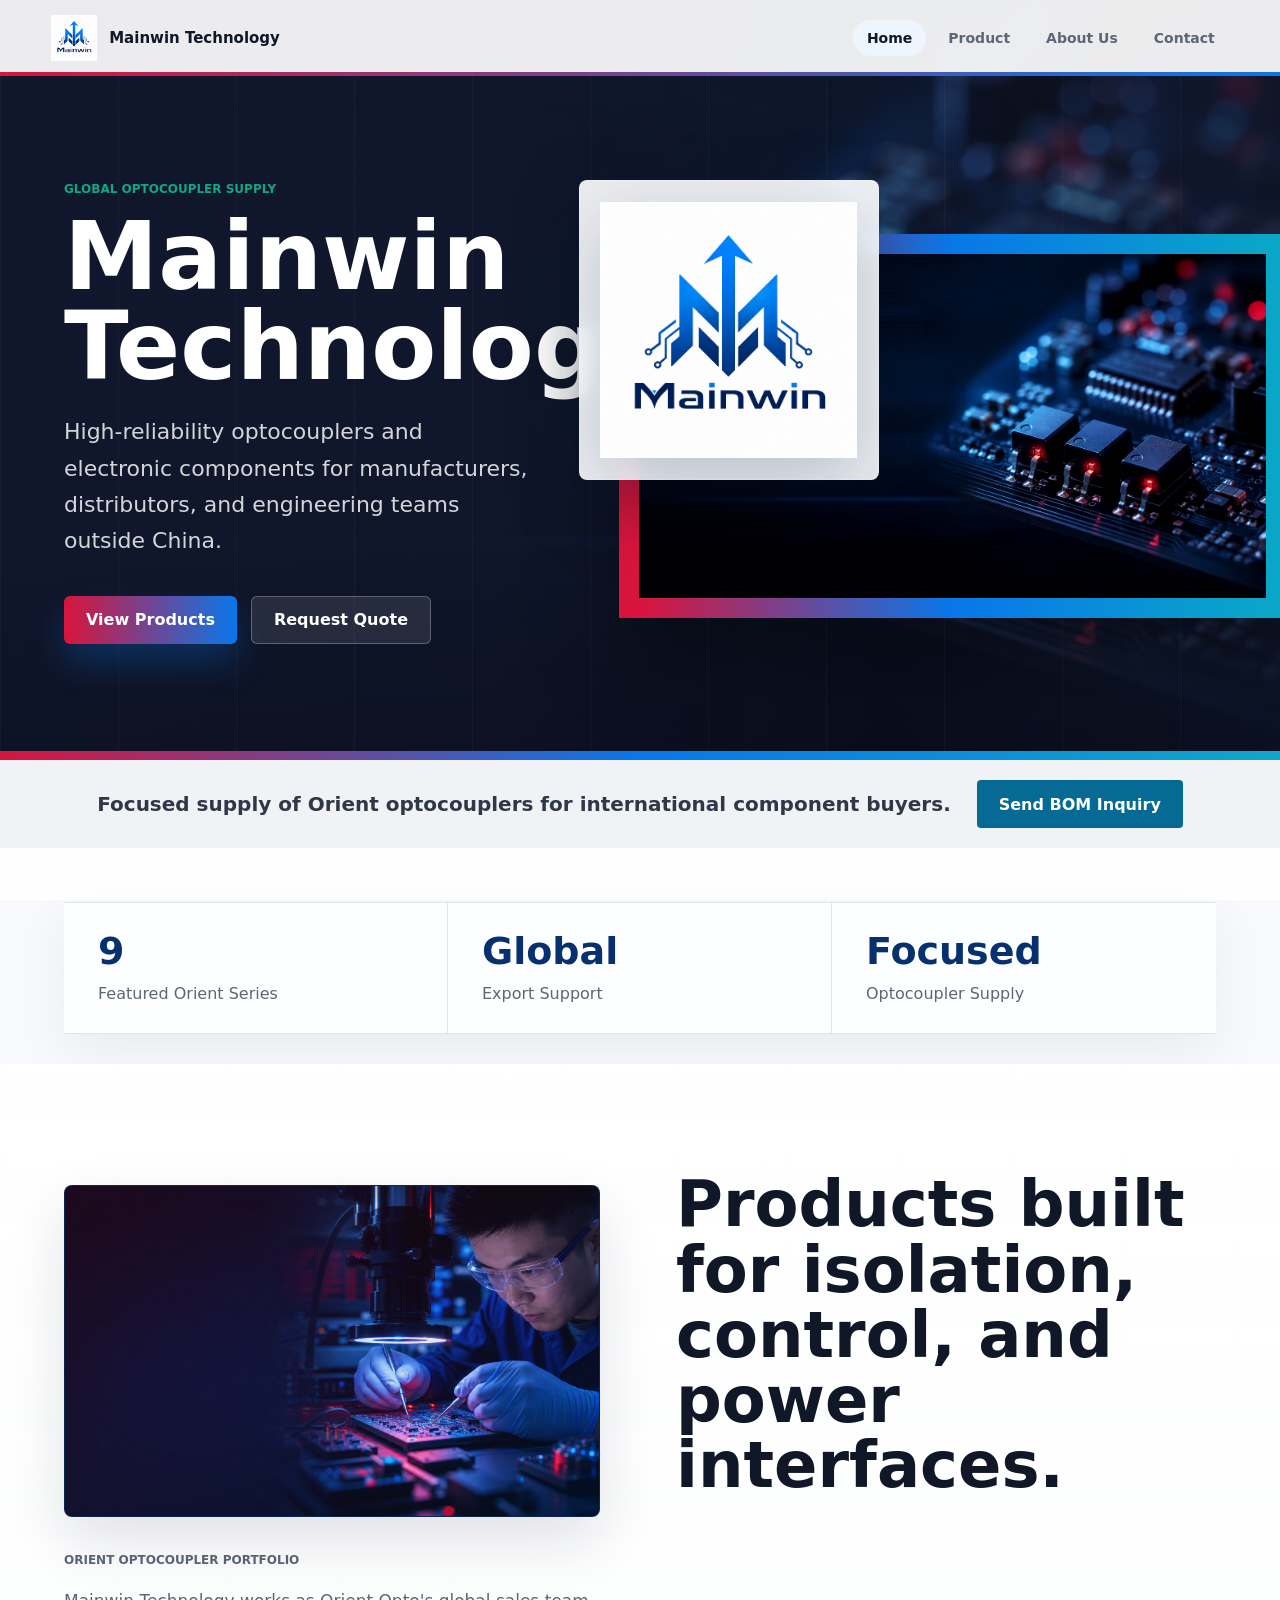
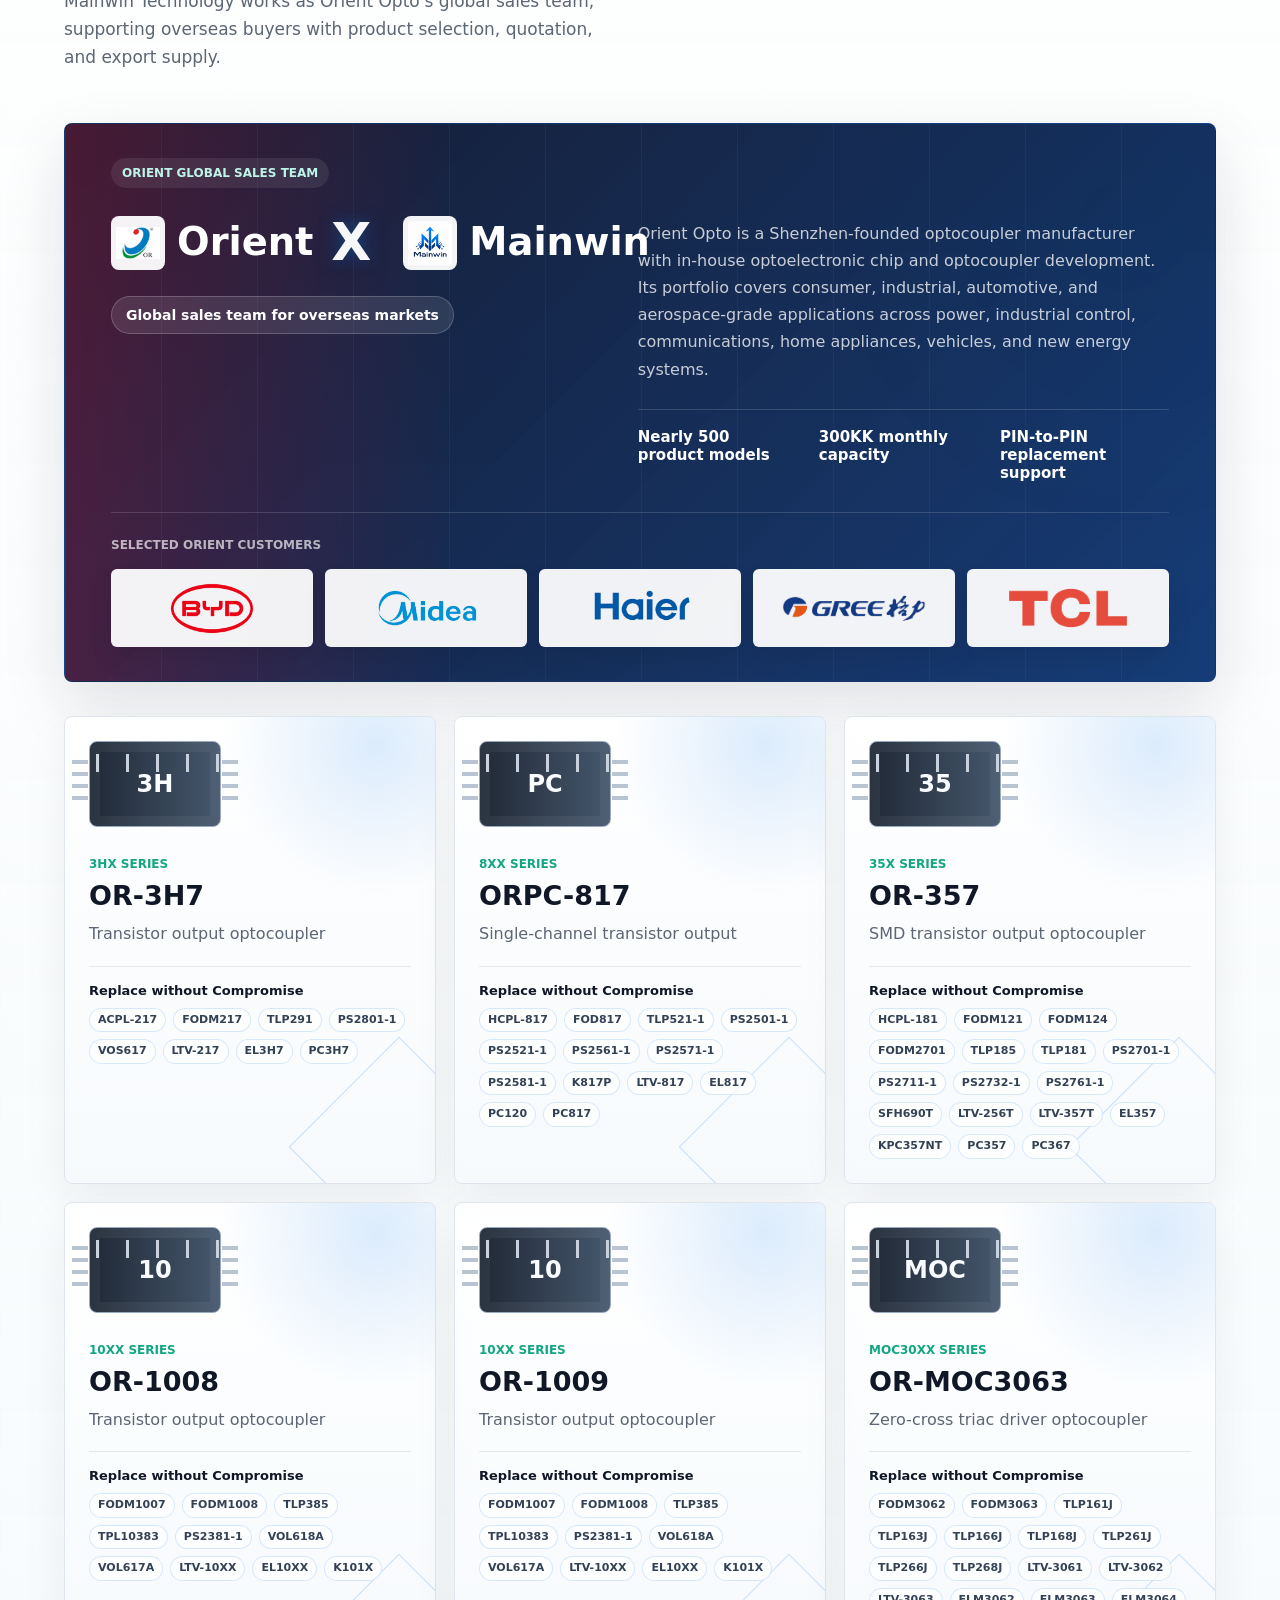
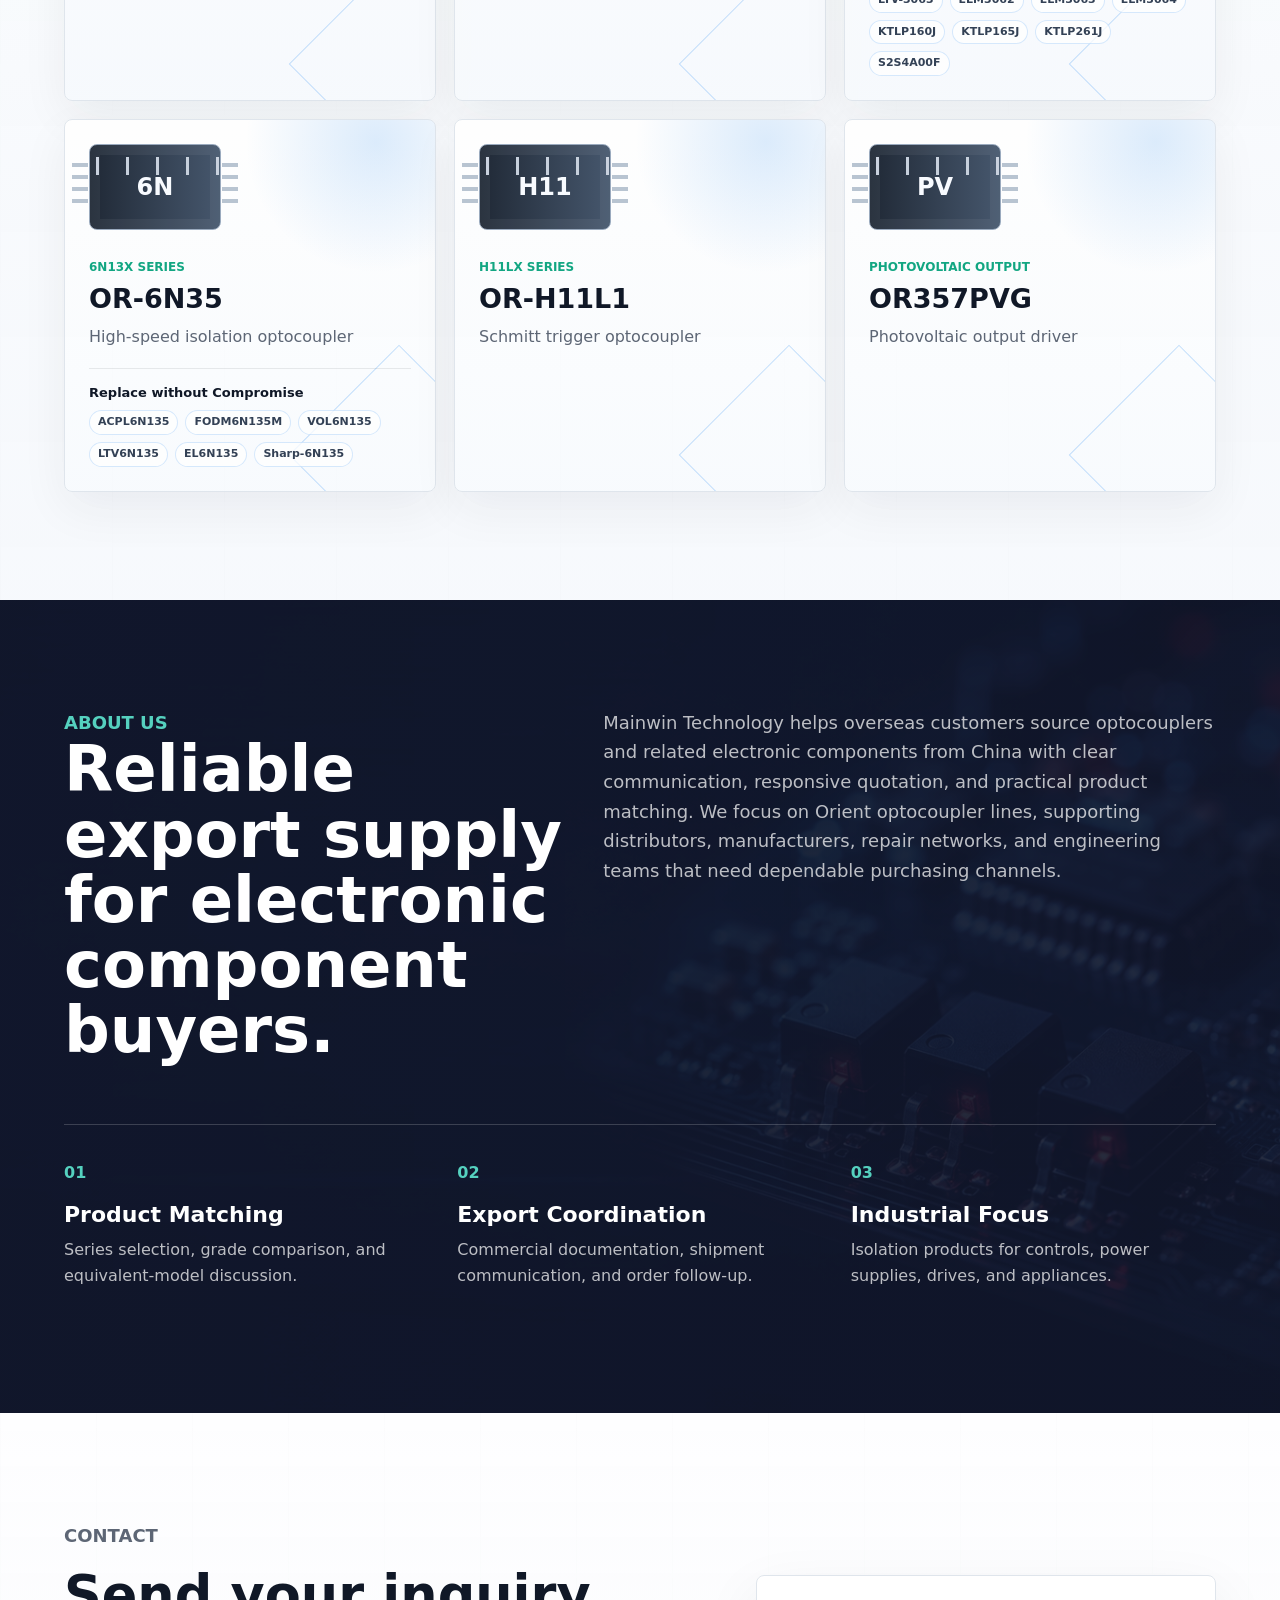
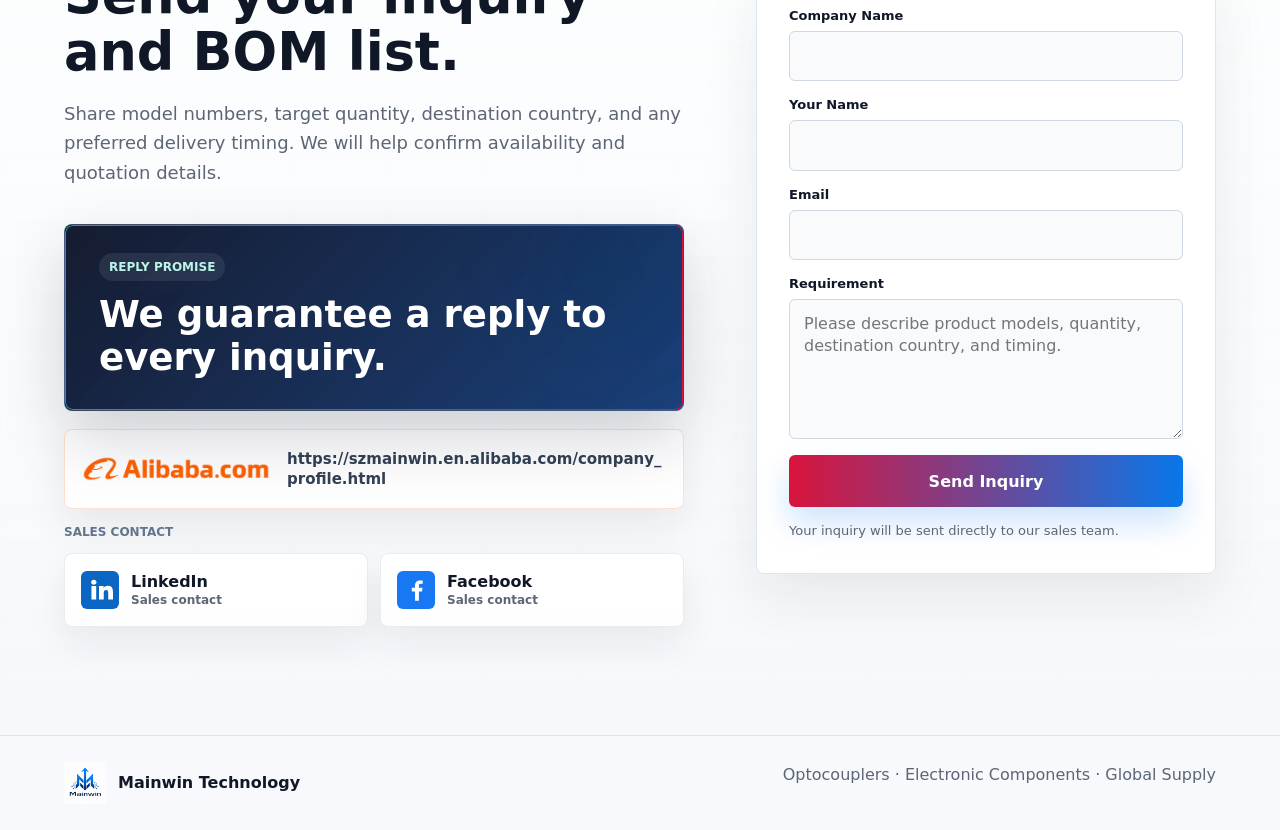
==== index.html @ df4f9898 "Refine product card descriptions" ====
<!doctype html>
<html lang="en">
  <head>
    <meta charset="UTF-8" />
    <meta name="viewport" content="width=device-width, initial-scale=1.0" />
    <title>Mainwin Technology | Optocoupler Components</title>
    <meta
      name="description"
      content="Mainwin Technology supplies Orient optocouplers and electronic components to international industrial customers."
    />
    <link rel="stylesheet" href="styles.css?v=20260614-customer-logos-final" />
  </head>
  <body>
    <header class="site-header" aria-label="Main navigation">
      <a class="brand" href="#home" aria-label="Mainwin Technology home">
        <img src="assets/mainwin-logo.png" alt="Mainwin logo" />
        <span>Mainwin Technology</span>
      </a>
      <button class="menu-toggle" type="button" aria-label="Open menu" aria-expanded="false">
        <span></span>
        <span></span>
      </button>
      <nav class="nav-links">
        <a href="#home">Home</a>
        <a href="#product">Product</a>
        <a href="#about">About Us</a>
        <a href="#contact">Contact</a>
      </nav>
    </header>

    <main>
      <section class="hero" id="home">
        <div class="hero-copy">
          <p class="eyebrow">Global optocoupler supply</p>
          <h1>Mainwin Technology</h1>
          <p class="lead">
            High-reliability optocouplers and electronic components for manufacturers,
            distributors, and engineering teams outside China.
          </p>
          <div class="hero-actions">
            <a class="primary-link" href="#product">View Products</a>
            <a class="secondary-link" href="#contact">Request Quote</a>
          </div>
        </div>
        <div class="hero-visual" aria-label="Electronic components banner">
          <div class="hero-frame">
            <img src="assets/hero-electronics.png" alt="Optocoupler and circuit board technology" />
          </div>
          <div class="hero-logo-card">
            <img class="hero-logo" src="assets/mainwin-logo.png" alt="Mainwin Technology logo" />
          </div>
        </div>
      </section>

      <section class="announcement" aria-label="Mainwin service highlight">
        <p>Focused supply of Orient optocouplers for international component buyers.</p>
        <a href="#contact">Send BOM Inquiry</a>
      </section>

      <section class="metrics-strip section" aria-label="Company strengths">
        <div class="hero-metrics" aria-label="Company strengths">
          <div>
            <strong>9</strong>
            <span>Featured Orient Series</span>
          </div>
          <div>
            <strong>Global</strong>
            <span>Export Support</span>
          </div>
          <div>
            <strong>Focused</strong>
            <span>Optocoupler Supply</span>
          </div>
        </div>
      </section>

      <section class="product section" id="product">
        <div class="section-heading">
          <div class="product-heading-media">
            <img
              src="assets/product-inspection-lab-person.png"
              alt="Engineer inspecting an optocoupler circuit board"
            />
          </div>
          <h2>Products built for isolation, control, and power interfaces.</h2>
          <div class="product-heading-copy">
            <p class="eyebrow">Orient optocoupler portfolio</p>
            <p>
              Mainwin Technology works as Orient Opto's global sales team, supporting
              overseas buyers with product selection, quotation, and export supply.
            </p>
          </div>
        </div>

        <div class="orient-partner" aria-label="Orient and Mainwin partnership">
          <div class="partner-branding">
            <div class="partner-kicker">Orient Global Sales Team</div>
            <div class="brand-lockup">
              <div class="orient-mark">
                <img src="assets/orient-opto-logo.jpeg" alt="Orient Opto logo" />
                <strong>Orient</strong>
              </div>
              <span class="brand-link">X</span>
              <div class="mainwin-mark">
                <img src="assets/mainwin-logo.png" alt="Mainwin logo" />
                <strong>Mainwin</strong>
              </div>
            </div>
            <div class="partner-role">Global sales team for overseas markets</div>
          </div>
          <div class="partner-copy">
            <p>
              Orient Opto is a Shenzhen-founded optocoupler manufacturer with in-house
              optoelectronic chip and optocoupler development. Its portfolio covers consumer,
              industrial, automotive, and aerospace-grade applications across power, industrial
              control, communications, home appliances, vehicles, and new energy systems.
            </p>
            <div class="partner-points">
              <span>Nearly 500 product models</span>
              <span>300KK monthly capacity</span>
              <span>PIN-to-PIN replacement support</span>
            </div>
          </div>
          <div class="customer-panel" aria-label="Selected Orient customers">
            <p>Selected Orient customers</p>
            <div class="customer-logos">
              <img src="assets/customer-byd-transparent.png?v=20260614" alt="BYD logo" />
              <img src="assets/customer-midea-transparent.png?v=20260614" alt="Midea logo" />
              <img src="assets/customer-haier-transparent.png?v=20260614" alt="Haier logo" />
              <img src="assets/customer-gree-transparent.png?v=20260614" alt="GREE logo" />
              <img src="assets/customer-tcl-transparent.png?v=20260614-large" alt="TCL logo" />
            </div>
          </div>
        </div>

        <div class="product-grid">
          <article class="product-card">
            <div class="chip"><span>3H</span></div>
            <p>3HX Series</p>
            <h3>OR-3H7</h3>
            <span>Transistor output optocoupler</span>
            <div class="replacement-list" aria-label="OR-3H7 replacement models">
              <strong>Replace without Compromise</strong>
              <ul>
                <li>ACPL-217</li>
                <li>FODM217</li>
                <li>TLP291</li>
                <li>PS2801-1</li>
                <li>VOS617</li>
                <li>LTV-217</li>
                <li>EL3H7</li>
                <li>PC3H7</li>
              </ul>
            </div>
          </article>
          <article class="product-card">
            <div class="chip"><span>PC</span></div>
            <p>8XX Series</p>
            <h3>ORPC-817</h3>
            <span>Single-channel transistor output</span>
            <div class="replacement-list" aria-label="ORPC-817 replacement models">
              <strong>Replace without Compromise</strong>
              <ul>
                <li>HCPL-817</li>
                <li>FOD817</li>
                <li>TLP521-1</li>
                <li>PS2501-1</li>
                <li>PS2521-1</li>
                <li>PS2561-1</li>
                <li>PS2571-1</li>
                <li>PS2581-1</li>
                <li>K817P</li>
                <li>LTV-817</li>
                <li>EL817</li>
                <li>PC120</li>
                <li>PC817</li>
              </ul>
            </div>
          </article>
          <article class="product-card">
            <div class="chip"><span>35</span></div>
            <p>35X Series</p>
            <h3>OR-357</h3>
            <span>SMD transistor output optocoupler</span>
            <div class="replacement-list" aria-label="OR-357 replacement models">
              <strong>Replace without Compromise</strong>
              <ul>
                <li>HCPL-181</li>
                <li>FODM121</li>
                <li>FODM124</li>
                <li>FODM2701</li>
                <li>TLP185</li>
                <li>TLP181</li>
                <li>PS2701-1</li>
                <li>PS2711-1</li>
                <li>PS2732-1</li>
                <li>PS2761-1</li>
                <li>SFH690T</li>
                <li>LTV-256T</li>
                <li>LTV-357T</li>
                <li>EL357</li>
                <li>KPC357NT</li>
                <li>PC357</li>
                <li>PC367</li>
              </ul>
            </div>
          </article>
          <article class="product-card">
            <div class="chip"><span>10</span></div>
            <p>10XX Series</p>
            <h3>OR-1008</h3>
            <span>Transistor output optocoupler</span>
            <div class="replacement-list" aria-label="OR-1008 replacement models">
              <strong>Replace without Compromise</strong>
              <ul>
                <li>FODM1007</li>
                <li>FODM1008</li>
                <li>TLP385</li>
                <li>TPL10383</li>
                <li>PS2381-1</li>
                <li>VOL618A</li>
                <li>VOL617A</li>
                <li>LTV-10XX</li>
                <li>EL10XX</li>
                <li>K101X</li>
              </ul>
            </div>
          </article>
          <article class="product-card">
            <div class="chip"><span>10</span></div>
            <p>10XX Series</p>
            <h3>OR-1009</h3>
            <span>Transistor output optocoupler</span>
            <div class="replacement-list" aria-label="OR-1009 replacement models">
              <strong>Replace without Compromise</strong>
              <ul>
                <li>FODM1007</li>
                <li>FODM1008</li>
                <li>TLP385</li>
                <li>TPL10383</li>
                <li>PS2381-1</li>
                <li>VOL618A</li>
                <li>VOL617A</li>
                <li>LTV-10XX</li>
                <li>EL10XX</li>
                <li>K101X</li>
              </ul>
            </div>
          </article>
          <article class="product-card">
            <div class="chip"><span>MOC</span></div>
            <p>MOC30XX Series</p>
            <h3>OR-MOC3063</h3>
            <span>Zero-cross triac driver optocoupler</span>
            <div class="replacement-list" aria-label="OR-MOC3063 replacement models">
              <strong>Replace without Compromise</strong>
              <ul>
                <li>FODM3062</li>
                <li>FODM3063</li>
                <li>TLP161J</li>
                <li>TLP163J</li>
                <li>TLP166J</li>
                <li>TLP168J</li>
                <li>TLP261J</li>
                <li>TLP266J</li>
                <li>TLP268J</li>
                <li>LTV-3061</li>
                <li>LTV-3062</li>
                <li>LTV-3063</li>
                <li>ELM3062</li>
                <li>ELM3063</li>
                <li>ELM3064</li>
                <li>KTLP160J</li>
                <li>KTLP165J</li>
                <li>KTLP261J</li>
                <li>S2S4A00F</li>
              </ul>
            </div>
          </article>
          <article class="product-card">
            <div class="chip"><span>6N</span></div>
            <p>6N13X Series</p>
            <h3>OR-6N35</h3>
            <span>High-speed isolation optocoupler</span>
            <div class="replacement-list" aria-label="OR-6N35 replacement models">
              <strong>Replace without Compromise</strong>
              <ul>
                <li>ACPL6N135</li>
                <li>FODM6N135M</li>
                <li>VOL6N135</li>
                <li>LTV6N135</li>
                <li>EL6N135</li>
                <li>Sharp-6N135</li>
              </ul>
            </div>
          </article>
          <article class="product-card">
            <div class="chip"><span>H11</span></div>
            <p>H11LX Series</p>
            <h3>OR-H11L1</h3>
            <span>Schmitt trigger optocoupler</span>
          </article>
          <article class="product-card">
            <div class="chip"><span>PV</span></div>
            <p>Photovoltaic Output</p>
            <h3>OR357PVG</h3>
            <span>Photovoltaic output driver</span>
          </article>
        </div>
      </section>

      <section class="about section" id="about">
        <div class="about-panel">
          <div>
            <p class="eyebrow">About us</p>
            <h2>Reliable export supply for electronic component buyers.</h2>
          </div>
          <p>
            Mainwin Technology helps overseas customers source optocouplers and related
            electronic components from China with clear communication, responsive quotation,
            and practical product matching. We focus on Orient optocoupler lines, supporting
            distributors, manufacturers, repair networks, and engineering teams that need
            dependable purchasing channels.
          </p>
        </div>
        <div class="capability-row">
          <div>
            <span>01</span>
            <h3>Product Matching</h3>
            <p>Series selection, grade comparison, and equivalent-model discussion.</p>
          </div>
          <div>
            <span>02</span>
            <h3>Export Coordination</h3>
            <p>Commercial documentation, shipment communication, and order follow-up.</p>
          </div>
          <div>
            <span>03</span>
            <h3>Industrial Focus</h3>
            <p>Isolation products for controls, power supplies, drives, and appliances.</p>
          </div>
        </div>
      </section>

      <section class="contact section" id="contact">
        <div class="contact-copy">
          <p class="eyebrow">Contact</p>
          <h2>Send your inquiry and BOM list.</h2>
          <p>
            Share model numbers, target quantity, destination country, and any preferred
            delivery timing. We will help confirm availability and quotation details.
          </p>
          <div class="reply-note" aria-label="Reply promise">
            <span>Reply Promise</span>
            <strong>We guarantee a reply to every inquiry.</strong>
          </div>
          <a
            class="alibaba-link"
            href="https://szmainwin.en.alibaba.com/company_profile.html"
            target="_blank"
            rel="noopener noreferrer"
            aria-label="Visit Mainwin Technology on Alibaba.com"
          >
            <img src="assets/alibaba-logo-hd.png?v=20260614-source" alt="Alibaba.com logo" />
            <span>https://szmainwin.en.alibaba.com/company_profile.html</span>
          </a>
          <div class="social-contact" aria-label="Sales contact social links">
            <p>Sales Contact</p>
            <div class="social-links">
              <a
                href="https://www.linkedin.com/in/william-liang-ab71b8b0/"
                target="_blank"
                rel="noopener noreferrer"
                aria-label="Connect with Mainwin sales on LinkedIn"
              >
                <img src="assets/linkedin-logo.svg" alt="LinkedIn logo" />
                <span>
                  <strong>LinkedIn</strong>
                  <small>Sales contact</small>
                </span>
              </a>
              <a
                href="https://www.facebook.com/leung.william.338/"
                target="_blank"
                rel="noopener noreferrer"
                aria-label="Connect with Mainwin sales on Facebook"
              >
                <img src="assets/facebook-logo.svg" alt="Facebook logo" />
                <span>
                  <strong>Facebook</strong>
                  <small>Sales contact</small>
                </span>
              </a>
            </div>
          </div>
        </div>
        <form class="contact-form" id="contactForm">
          <input type="hidden" name="access_key" value="c2b66421-e67b-4d50-9b31-323dc88c23e1" />
          <input type="hidden" name="subject" value="New inquiry from Mainwin Technology website" />
          <input type="hidden" name="from_name" value="Mainwin Technology Website" />
          <label>
            <span>Company Name</span>
            <input type="text" name="company" autocomplete="organization" required />
          </label>
          <label>
            <span>Your Name</span>
            <input type="text" name="name" autocomplete="name" required />
          </label>
          <label>
            <span>Email</span>
            <input type="email" name="email" autocomplete="email" required />
          </label>
          <label>
            <span>Requirement</span>
            <textarea
              name="message"
              rows="5"
              placeholder="Please describe product models, quantity, destination country, and timing."
              required
            ></textarea>
          </label>
          <button type="submit">Send Inquiry</button>
          <p class="form-helper" id="formStatus" role="status">
            Your inquiry will be sent directly to our sales team.
          </p>
        </form>
      </section>
    </main>

    <footer>
      <span class="footer-brand">
        <img src="assets/mainwin-logo.png" alt="Mainwin logo" />
        Mainwin Technology
      </span>
      <span>Optocouplers · Electronic Components · Global Supply</span>
    </footer>

    <script src="script.js"></script>
  </body>
</html>
---- styles.css ----
:root {
  --ink: #101827;
  --muted: #5d6675;
  --line: #dfe5ec;
  --surface: #ffffff;
  --soft: #f5f8fb;
  --blue: #0877ea;
  --deep-blue: #07306f;
  --green: #12a682;
  --silver: #b8c4d1;
}

* {
  box-sizing: border-box;
}

html {
  scroll-behavior: smooth;
}

body {
  margin: 0;
  color: var(--ink);
  background: #fbfcfe;
  font-family:
    Inter, ui-sans-serif, system-ui, -apple-system, BlinkMacSystemFont, "Segoe UI", Arial,
    sans-serif;
  letter-spacing: 0;
}

body::before {
  position: fixed;
  inset: 0;
  z-index: -1;
  content: "";
  background:
    linear-gradient(115deg, rgba(8, 119, 234, 0.09), transparent 34%),
    linear-gradient(245deg, rgba(18, 166, 130, 0.07), transparent 31%),
    repeating-linear-gradient(90deg, rgba(16, 24, 39, 0.035) 0 1px, transparent 1px 104px);
}

a {
  color: inherit;
  text-decoration: none;
}

.site-header {
  position: fixed;
  top: 0;
  right: 0;
  left: 0;
  z-index: 20;
  display: flex;
  align-items: center;
  justify-content: space-between;
  min-height: 76px;
  padding: 14px clamp(20px, 4vw, 56px);
  border-bottom: 1px solid rgba(223, 229, 236, 0.82);
  background: rgba(255, 255, 255, 0.88);
  backdrop-filter: blur(18px);
}

.brand {
  display: flex;
  align-items: center;
  gap: 12px;
  font-weight: 800;
}

.brand img {
  width: 46px;
  height: 46px;
  object-fit: contain;
}

.brand span {
  font-size: 15px;
}

.nav-links {
  display: flex;
  align-items: center;
  gap: 8px;
}

.nav-links a {
  padding: 10px 14px;
  border-radius: 999px;
  color: var(--muted);
  font-size: 14px;
  font-weight: 700;
  transition: color 180ms ease, background 180ms ease;
}

.nav-links a:hover,
.nav-links a.active {
  color: var(--ink);
  background: #eef5fd;
}

.menu-toggle {
  display: none;
  width: 42px;
  height: 42px;
  border: 1px solid var(--line);
  border-radius: 999px;
  background: var(--surface);
}

.menu-toggle span {
  display: block;
  width: 18px;
  height: 2px;
  margin: 5px auto;
  background: var(--ink);
}

.section {
  scroll-margin-top: 78px;
  padding: 108px clamp(20px, 5vw, 76px);
}

.hero {
  position: relative;
  display: grid;
  grid-template-columns: minmax(0, 0.95fr) minmax(320px, 1.05fr);
  gap: clamp(28px, 5vw, 72px);
  align-items: center;
  min-height: 100vh;
  padding-top: 118px;
  overflow: hidden;
}

.hero::after {
  position: absolute;
  right: 5vw;
  bottom: 36px;
  width: min(620px, 80vw);
  height: 1px;
  content: "";
  background: linear-gradient(90deg, transparent, rgba(8, 119, 234, 0.45), transparent);
}

.eyebrow {
  margin: 0 0 16px;
  color: var(--green);
  font-size: 12px;
  font-weight: 800;
  text-transform: uppercase;
}

h1,
h2,
h3,
p {
  margin-top: 0;
}

h1 {
  max-width: 760px;
  margin-bottom: 22px;
  font-size: clamp(52px, 9vw, 108px);
  line-height: 0.95;
  letter-spacing: 0;
}

h2 {
  max-width: 840px;
  margin-bottom: 18px;
  font-size: clamp(34px, 5vw, 64px);
  line-height: 1.02;
  letter-spacing: 0;
}

.lead {
  max-width: 650px;
  color: var(--muted);
  font-size: clamp(18px, 2vw, 22px);
  line-height: 1.65;
}

.hero-actions {
  display: flex;
  flex-wrap: wrap;
  gap: 14px;
  margin-top: 36px;
}

.primary-link,
.secondary-link {
  display: inline-flex;
  align-items: center;
  justify-content: center;
  min-height: 48px;
  padding: 0 22px;
  border-radius: 6px;
  font-weight: 800;
}

.primary-link {
  color: #fff;
  background: var(--blue);
  box-shadow: 0 18px 34px rgba(8, 119, 234, 0.24);
}

.secondary-link {
  border: 1px solid var(--line);
  background: rgba(255, 255, 255, 0.8);
}

.hero-logo-wrap {
  position: relative;
  display: grid;
  place-items: center;
  min-height: 560px;
}

.hero-logo-wrap::before {
  position: absolute;
  width: min(520px, 82vw);
  height: min(520px, 82vw);
  border: 1px solid rgba(8, 119, 234, 0.17);
  content: "";
  transform: rotate(45deg);
}

.hero-logo {
  position: relative;
  width: min(560px, 86vw);
  filter: drop-shadow(0 28px 44px rgba(7, 48, 111, 0.18));
}

.hero-metrics {
  grid-column: 1 / -1;
  display: grid;
  grid-template-columns: repeat(3, 1fr);
  border-top: 1px solid var(--line);
  border-bottom: 1px solid var(--line);
  background: rgba(255, 255, 255, 0.55);
}

.hero-metrics div {
  min-height: 112px;
  padding: 26px clamp(18px, 3vw, 34px);
  border-right: 1px solid var(--line);
}

.hero-metrics div:last-child {
  border-right: 0;
}

.hero-metrics strong {
  display: block;
  margin-bottom: 8px;
  color: var(--deep-blue);
  font-size: clamp(24px, 3vw, 38px);
}

.hero-metrics span,
.product-card span,
.capability-row p,
.section-heading p,
.about-panel p,
.contact-copy p,
footer {
  color: var(--muted);
  line-height: 1.65;
}

.section-heading {
  display: grid;
  grid-template-columns: minmax(0, 1fr) minmax(300px, 540px);
  gap: 34px clamp(32px, 6vw, 76px);
  align-items: end;
  margin-bottom: 42px;
}

.section-heading p:last-child,
.product-heading-copy p:last-child {
  margin-bottom: 10px;
  font-size: 17px;
}

.product-heading-media {
  position: relative;
  min-height: 330px;
  border: 1px solid rgba(8, 119, 234, 0.16);
  border-radius: 8px;
  overflow: hidden;
  background: #0b1730;
  box-shadow: 0 24px 58px rgba(16, 24, 39, 0.12);
}

.product-heading-media::after {
  position: absolute;
  inset: 0;
  content: "";
  background:
    linear-gradient(90deg, rgba(17, 23, 44, 0.12), transparent 44%),
    linear-gradient(135deg, rgba(217, 20, 60, 0.14), rgba(8, 119, 234, 0.12));
  pointer-events: none;
}

.product-heading-media img {
  display: block;
  width: 100%;
  height: 100%;
  min-height: 330px;
  object-fit: cover;
  object-position: center;
}

.product-heading-copy {
  max-width: 720px;
}

.orient-partner {
  position: relative;
  display: grid;
  grid-template-columns: minmax(360px, 0.95fr) minmax(420px, 1.05fr);
  gap: 30px 46px;
  align-items: start;
  margin: 0 0 34px;
  padding: 34px clamp(24px, 4vw, 46px);
  border: 1px solid rgba(8, 119, 234, 0.16);
  border-radius: 8px;
  overflow: hidden;
  background:
    linear-gradient(135deg, rgba(17, 23, 44, 0.98), rgba(7, 48, 111, 0.94)),
    radial-gradient(circle at 92% 18%, rgba(18, 166, 130, 0.26), transparent 30%);
  box-shadow: 0 24px 64px rgba(16, 24, 39, 0.12);
}

.orient-partner::before {
  position: absolute;
  inset: 0;
  content: "";
  background:
    repeating-linear-gradient(90deg, rgba(255, 255, 255, 0.04) 0 1px, transparent 1px 96px),
    linear-gradient(90deg, rgba(217, 20, 60, 0.26), transparent 34%);
  pointer-events: none;
}

.partner-kicker,
.orient-partner p,
.partner-points,
.partner-branding,
.partner-copy,
.customer-panel {
  position: relative;
  z-index: 1;
}

.partner-kicker {
  grid-column: 1 / -1;
  width: max-content;
  padding: 8px 11px;
  border-radius: 999px;
  color: #bdf4e8;
  background: rgba(255, 255, 255, 0.08);
  font-size: 12px;
  font-weight: 900;
  text-transform: uppercase;
}

.brand-lockup {
  display: grid;
  grid-template-columns: minmax(150px, max-content) 72px minmax(150px, max-content);
  gap: 16px;
  align-items: center;
  margin-top: 26px;
}

.brand-link {
  display: grid;
  place-items: center;
  width: 72px;
  height: 58px;
  color: rgba(255, 255, 255, 0.96);
  font-size: 52px;
  font-weight: 900;
  line-height: 0.9;
  text-shadow:
    0 0 18px rgba(8, 119, 234, 0.45),
    0 12px 28px rgba(0, 0, 0, 0.24);
}

.orient-mark,
.mainwin-mark {
  display: grid;
  grid-template-columns: 54px minmax(0, 1fr);
  gap: 12px;
  align-items: center;
  min-width: 0;
  color: #fff;
  font-size: clamp(26px, 3vw, 42px);
  font-weight: 900;
  line-height: 1;
}

.orient-mark img,
.mainwin-mark img {
  width: 54px;
  height: 54px;
  padding: 5px;
  border-radius: 8px;
  object-fit: contain;
  object-position: center;
  background: rgba(255, 255, 255, 0.95);
  box-sizing: border-box;
}

.orient-mark strong,
.mainwin-mark strong {
  min-width: 0;
}

.partner-role {
  width: max-content;
  max-width: 100%;
  margin-top: 24px;
  padding: 10px 14px;
  border: 1px solid rgba(255, 255, 255, 0.2);
  border-radius: 999px;
  color: #fff;
  background: rgba(255, 255, 255, 0.1);
  font-size: 14px;
  font-weight: 900;
}

.orient-partner p {
  margin: 0;
  color: rgba(255, 255, 255, 0.76);
  font-size: 16px;
  line-height: 1.7;
}

.partner-points {
  display: grid;
  grid-template-columns: repeat(3, minmax(0, 1fr));
  gap: 12px;
  margin-top: 26px;
  border-top: 1px solid rgba(255, 255, 255, 0.14);
}

.partner-points span {
  padding: 18px 18px 0 0;
  color: #fff;
  font-size: 15px;
  font-weight: 800;
}

.partner-copy p {
  margin-top: 62px;
}

.customer-panel {
  grid-column: 1 / -1;
  padding-top: 22px;
  border-top: 1px solid rgba(255, 255, 255, 0.14);
}

.customer-panel p {
  margin: 0 0 14px;
  color: rgba(255, 255, 255, 0.66);
  font-size: 12px;
  font-weight: 900;
  letter-spacing: 0;
  text-transform: uppercase;
}

.customer-logos {
  display: grid;
  grid-template-columns: repeat(5, minmax(120px, 1fr));
  gap: 12px;
}

.customer-logos img {
  display: block;
  width: 100%;
  height: 78px;
  padding: 10px 16px;
  border: 1px solid rgba(255, 255, 255, 0.16);
  border-radius: 6px;
  background: rgba(255, 255, 255, 0.94);
  box-shadow: 0 12px 24px rgba(0, 0, 0, 0.08);
  box-sizing: border-box;
  object-fit: contain;
  object-position: center;
}

.customer-logos img[src*="transparent"] {
  padding: 12px 18px;
}

.product-grid {
  display: grid;
  grid-template-columns: repeat(3, minmax(0, 1fr));
  gap: 18px;
}

.product-card {
  position: relative;
  min-height: 260px;
  padding: 24px;
  border: 1px solid var(--line);
  border-radius: 8px;
  overflow: hidden;
  background: rgba(255, 255, 255, 0.86);
  box-shadow: 0 16px 48px rgba(16, 24, 39, 0.06);
}

.product-card::after {
  position: absolute;
  right: -42px;
  bottom: -42px;
  width: 154px;
  height: 154px;
  border: 1px solid rgba(8, 119, 234, 0.18);
  content: "";
  transform: rotate(45deg);
}

.chip {
  position: relative;
  width: 132px;
  height: 86px;
  margin-bottom: 30px;
  border: 1px solid #9aaabe;
  border-radius: 8px;
  background:
    linear-gradient(90deg, transparent 0 12px, #c7d0dc 12px 15px, transparent 15px 29px) -6px 12px / 30px 18px repeat-x,
    linear-gradient(90deg, #202936, #46576d);
  box-shadow: inset 0 0 0 10px rgba(255, 255, 255, 0.05);
}

.chip::before,
.chip::after {
  position: absolute;
  top: 18px;
  bottom: 18px;
  width: 16px;
  content: "";
  background: repeating-linear-gradient(#b8c4d1 0 4px, transparent 4px 12px);
}

.chip::before {
  left: -18px;
}

.chip::after {
  right: -18px;
}

.chip span {
  position: absolute;
  inset: 0;
  display: grid;
  place-items: center;
  color: #f8fbff;
  font-size: 24px;
  font-weight: 800;
  line-height: 1;
}

.product-card p {
  margin-bottom: 9px;
  color: var(--green);
  font-size: 12px;
  font-weight: 800;
  text-transform: uppercase;
}

.product-card h3 {
  margin-bottom: 10px;
  font-size: 27px;
}

.replacement-list {
  position: relative;
  z-index: 1;
  margin-top: 18px;
  padding-top: 16px;
  border-top: 1px solid rgba(15, 23, 42, 0.09);
}

.replacement-list strong {
  display: block;
  margin-bottom: 10px;
  color: var(--ink);
  font-size: 13px;
  font-weight: 900;
  letter-spacing: 0;
}

.replacement-list ul {
  display: flex;
  flex-wrap: wrap;
  gap: 7px;
  margin: 0;
  padding: 0;
  list-style: none;
}

.replacement-list li {
  padding: 5px 8px;
  border: 1px solid rgba(8, 119, 234, 0.16);
  border-radius: 999px;
  color: #334155;
  background: rgba(255, 255, 255, 0.74);
  font-size: 11px;
  font-weight: 800;
  line-height: 1.15;
}

.about {
  background: linear-gradient(180deg, rgba(255, 255, 255, 0.62), rgba(245, 248, 251, 0.84));
}

.about-panel {
  display: grid;
  grid-template-columns: minmax(0, 0.9fr) minmax(280px, 1.1fr);
  gap: 38px;
  padding-bottom: 42px;
  border-bottom: 1px solid var(--line);
}

.about-panel p {
  margin-bottom: 0;
  font-size: 18px;
}

.capability-row {
  display: grid;
  grid-template-columns: repeat(3, 1fr);
  gap: 28px;
  padding-top: 38px;
}

.capability-row span {
  display: inline-block;
  margin-bottom: 20px;
  color: var(--blue);
  font-weight: 800;
}

.capability-row h3 {
  margin-bottom: 10px;
  font-size: 22px;
}

.contact {
  display: grid;
  grid-template-columns: minmax(0, 1fr) minmax(300px, 460px);
  gap: 40px;
  align-items: center;
}

.contact-copy p {
  max-width: 640px;
  font-size: 18px;
}

.reply-note {
  position: relative;
  display: inline-flex;
  margin-top: 14px;
  padding: 12px 16px 12px 18px;
  border-left: 4px solid var(--green);
  border-radius: 6px;
  color: var(--ink);
  background: rgba(255, 255, 255, 0.78);
  font-weight: 800;
}

.contact-form {
  display: grid;
  gap: 16px;
  padding: 32px;
  border: 1px solid var(--line);
  border-radius: 8px;
  background: var(--surface);
  box-shadow: 0 22px 58px rgba(16, 24, 39, 0.08);
}

.contact-form label {
  display: grid;
  gap: 8px;
}

.contact-form label span {
  color: var(--ink);
  font-size: 13px;
  font-weight: 800;
}

.contact-form input,
.contact-form textarea {
  width: 100%;
  border: 1px solid #cfd8e3;
  border-radius: 6px;
  padding: 13px 14px;
  color: var(--ink);
  background: #f8fafc;
  font: inherit;
  line-height: 1.4;
  outline: none;
  transition: border-color 160ms ease, box-shadow 160ms ease, background 160ms ease;
}

.contact-form textarea {
  resize: vertical;
  min-height: 132px;
}

.contact-form input:focus,
.contact-form textarea:focus {
  border-color: var(--blue);
  background: #fff;
  box-shadow: 0 0 0 4px rgba(8, 119, 234, 0.12);
}

.contact-form button {
  min-height: 52px;
  border: 0;
  border-radius: 6px;
  color: #fff;
  background: linear-gradient(90deg, var(--red), var(--blue));
  font: inherit;
  font-weight: 800;
  cursor: pointer;
  box-shadow: 0 16px 32px rgba(8, 119, 234, 0.2);
}

.contact-form button:disabled {
  cursor: progress;
  opacity: 0.72;
}

.form-helper {
  margin: -2px 0 0;
  color: var(--muted);
  font-size: 13px;
  line-height: 1.5;
}

.form-helper.is-pending {
  color: #2563eb;
}

.form-helper.is-success {
  color: #047857;
  font-weight: 800;
}

.form-helper.is-error {
  color: #b91c1c;
  font-weight: 800;
}

.alibaba-link {
  display: grid;
  grid-template-columns: 190px minmax(0, 1fr);
  gap: 16px;
  align-items: center;
  width: min(620px, 100%);
  margin-top: 18px;
  padding: 14px 16px;
  border: 1px solid rgba(255, 106, 0, 0.2);
  border-radius: 8px;
  color: var(--ink);
  background: rgba(255, 255, 255, 0.86);
  box-shadow: 0 18px 44px rgba(16, 24, 39, 0.08);
}

.alibaba-link img {
  width: 190px;
  height: 50px;
  object-fit: contain;
}

.alibaba-link span {
  min-width: 0;
  color: #334155;
  font-size: 15px;
  font-weight: 800;
  line-height: 1.35;
  overflow-wrap: anywhere;
}

.social-contact {
  width: min(620px, 100%);
  margin-top: 14px;
}

.social-contact p {
  margin: 0 0 10px;
  color: #64748b;
  font-size: 12px;
  font-weight: 900;
  letter-spacing: 0;
  text-transform: uppercase;
}

.social-links {
  display: grid;
  grid-template-columns: repeat(2, minmax(0, 1fr));
  gap: 12px;
}

.social-links a {
  display: flex;
  align-items: center;
  gap: 12px;
  min-height: 74px;
  padding: 14px 16px;
  border: 1px solid rgba(15, 23, 42, 0.08);
  border-radius: 8px;
  color: var(--ink);
  background: rgba(255, 255, 255, 0.9);
  box-shadow: 0 16px 36px rgba(16, 24, 39, 0.07);
}

.social-links img {
  flex: 0 0 auto;
  width: 38px;
  height: 38px;
}

.social-links span {
  display: grid;
  gap: 2px;
  min-width: 0;
}

.social-links strong {
  font-size: 16px;
  line-height: 1.1;
}

.social-links small {
  color: var(--muted);
  font-size: 12px;
  font-weight: 700;
}

footer {
  display: flex;
  justify-content: space-between;
  gap: 20px;
  padding: 26px clamp(20px, 5vw, 76px);
  border-top: 1px solid var(--line);
}

.footer-brand {
  display: inline-flex;
  align-items: center;
  gap: 12px;
  color: var(--ink);
  font-weight: 800;
}

.footer-brand img {
  width: 42px;
  height: 42px;
  object-fit: contain;
}

@media (max-width: 880px) {
  .menu-toggle {
    display: block;
  }

  .nav-links {
    position: absolute;
    top: 72px;
    right: 20px;
    left: 20px;
    display: none;
    flex-direction: column;
    align-items: stretch;
    padding: 10px;
    border: 1px solid var(--line);
    border-radius: 8px;
    background: #fff;
    box-shadow: 0 24px 46px rgba(16, 24, 39, 0.14);
  }

  .nav-links.open {
    display: flex;
  }

  .nav-links a {
    border-radius: 6px;
  }

  .hero,
  .section-heading,
  .about-panel,
  .contact {
    grid-template-columns: 1fr;
  }

  .product-heading-media,
  .product-heading-media img {
    min-height: 260px;
  }

  .hero {
    min-height: auto;
  }

  .hero-logo-wrap {
    min-height: 360px;
  }

  .hero-logo {
    width: min(420px, 92vw);
  }

  .hero-metrics,
  .product-grid,
  .capability-row,
  .orient-partner,
  .partner-points,
  .customer-logos {
    grid-template-columns: 1fr;
  }

  .brand-lockup {
    grid-template-columns: 1fr;
    justify-items: start;
  }

  .brand-link {
    width: 38px;
    height: 38px;
    font-size: 26px;
  }

  .partner-copy p {
    margin-top: 0;
  }

  .hero-metrics div {
    border-right: 0;
    border-bottom: 1px solid var(--line);
  }

  .hero-metrics div:last-child {
    border-bottom: 0;
  }

  footer {
    flex-direction: column;
  }
}

@media (max-width: 560px) {
  .site-header {
    min-height: 68px;
  }

  .brand span {
    max-width: 132px;
    line-height: 1.1;
  }

  .section {
    padding: 86px 18px;
  }

  .hero {
    padding-top: 100px;
  }

  h1 {
    font-size: 48px;
  }

  h2 {
    font-size: 34px;
  }

  .product-card {
    min-height: 238px;
  }
}

/* Design refresh: premium semiconductor-style banner and stronger section contrast. */
:root {
  --navy: #11172c;
  --red: #d9143c;
}

body {
  background: #f7f9fc;
}

body::before {
  background:
    radial-gradient(circle at 12% 18%, rgba(8, 119, 234, 0.12), transparent 28%),
    radial-gradient(circle at 88% 56%, rgba(217, 20, 60, 0.08), transparent 26%),
    linear-gradient(180deg, #ffffff 0, #f4f7fb 48%, #ffffff 100%);
}

.site-header {
  border-bottom: 1px solid rgba(223, 229, 236, 0.68);
  background: rgba(255, 255, 255, 0.92);
}

.site-header::after {
  position: absolute;
  right: 0;
  bottom: -1px;
  left: 0;
  height: 4px;
  content: "";
  background: linear-gradient(90deg, var(--red), var(--blue));
}

.hero {
  position: relative;
  display: grid;
  grid-template-columns: minmax(0, 0.86fr) minmax(420px, 1.14fr);
  gap: clamp(28px, 4vw, 62px);
  align-items: center;
  min-height: 760px;
  padding: 138px clamp(20px, 5vw, 76px) 72px;
  color: #fff;
  background:
    linear-gradient(90deg, rgba(17, 23, 44, 0.98) 0%, rgba(17, 23, 44, 0.9) 38%, rgba(17, 23, 44, 0.52) 69%, rgba(17, 23, 44, 0.82) 100%),
    url("assets/hero-electronics.png") center / cover;
}

.hero::before {
  position: absolute;
  inset: 0;
  content: "";
  background:
    repeating-linear-gradient(90deg, rgba(255, 255, 255, 0.035) 0 1px, transparent 1px 118px),
    linear-gradient(180deg, transparent 0 72%, rgba(6, 11, 25, 0.36) 100%);
  pointer-events: none;
}

.hero::after {
  right: 0;
  bottom: 0;
  left: 0;
  width: auto;
  height: 9px;
  background: linear-gradient(90deg, var(--red), var(--blue), #10a6c8);
}

.hero-copy,
.hero-visual {
  position: relative;
  z-index: 1;
}

.hero h1 {
  color: #fff;
  font-size: clamp(54px, 7.4vw, 104px);
}

.hero .lead {
  color: rgba(255, 255, 255, 0.82);
}

.primary-link {
  background: linear-gradient(90deg, var(--red), var(--blue));
  box-shadow: 0 18px 34px rgba(8, 119, 234, 0.28);
}

.secondary-link {
  border: 1px solid rgba(255, 255, 255, 0.26);
  color: #fff;
  background: rgba(255, 255, 255, 0.1);
}

.hero-visual {
  min-height: 430px;
}

.hero-frame {
  position: absolute;
  inset: 36px -70px 10px 30px;
  border: 20px solid transparent;
  border-image: linear-gradient(90deg, var(--red), var(--blue), #0aa6c8) 1;
  box-shadow: 0 34px 80px rgba(0, 0, 0, 0.36);
}

.hero-frame img {
  display: block;
  width: 100%;
  height: 100%;
  object-fit: cover;
  filter: saturate(1.12) contrast(1.05);
}

.hero-logo-card {
  position: absolute;
  top: -18px;
  left: -10px;
  display: grid;
  place-items: center;
  width: min(300px, 52vw);
  aspect-ratio: 1;
  border: 1px solid rgba(255, 255, 255, 0.24);
  border-radius: 8px;
  background: rgba(255, 255, 255, 0.92);
  box-shadow: 0 26px 70px rgba(0, 0, 0, 0.28);
  backdrop-filter: blur(12px);
}

.hero-logo {
  width: 86%;
  filter: drop-shadow(0 22px 34px rgba(7, 48, 111, 0.22));
}

.announcement {
  display: flex;
  align-items: center;
  justify-content: center;
  gap: 26px;
  padding: 20px clamp(20px, 5vw, 76px);
  background: #f0f2f6;
}

.announcement p {
  margin: 0;
  color: #303748;
  font-size: clamp(16px, 2vw, 20px);
  font-weight: 600;
}

.announcement a {
  display: inline-flex;
  align-items: center;
  min-height: 48px;
  padding: 0 22px;
  border-radius: 4px;
  color: #fff;
  background: #066a94;
  font-weight: 800;
  white-space: nowrap;
}

.metrics-strip {
  padding-top: 54px;
  padding-bottom: 30px;
}

.hero-metrics {
  background: rgba(255, 255, 255, 0.76);
  box-shadow: 0 18px 54px rgba(16, 24, 39, 0.06);
}

.product {
  background:
    linear-gradient(180deg, rgba(255, 255, 255, 0.94), rgba(246, 249, 252, 0.84)),
    repeating-linear-gradient(90deg, rgba(16, 24, 39, 0.04) 0 1px, transparent 1px 112px);
}

.product-card {
  background:
    radial-gradient(circle at 84% 6%, rgba(8, 119, 234, 0.14), transparent 28%),
    linear-gradient(180deg, rgba(255, 255, 255, 0.96), rgba(247, 250, 253, 0.96));
}

.product-card::after {
  border-color: rgba(8, 119, 234, 0.22);
}

.about {
  color: #fff;
  background:
    linear-gradient(90deg, rgba(17, 23, 44, 0.97), rgba(17, 23, 44, 0.9)),
    url("assets/hero-electronics.png") center / cover;
}

.about .eyebrow,
.about .capability-row span {
  color: #55d1bf;
}

.about-panel {
  border-bottom-color: rgba(255, 255, 255, 0.18);
}

.about-panel p,
.about .capability-row p {
  color: rgba(255, 255, 255, 0.72);
}

.contact {
  background:
    linear-gradient(180deg, rgba(255, 255, 255, 0.84), rgba(245, 248, 251, 0.94)),
    repeating-linear-gradient(90deg, rgba(16, 24, 39, 0.05) 0 1px, transparent 1px 96px);
}

@media (max-width: 880px) {
  .hero {
    grid-template-columns: 1fr;
    min-height: auto;
    padding-top: 112px;
  }

  .hero-visual {
    min-height: 360px;
  }

  .hero-frame {
    inset: 70px -32px 0 22px;
    border-width: 14px;
  }

  .hero-logo-card {
    width: min(230px, 58vw);
  }

  .announcement {
    align-items: stretch;
    flex-direction: column;
    gap: 14px;
  }

  .announcement a {
    justify-content: center;
  }

  .partner-points span {
    padding-top: 14px;
  }

  .customer-logos img {
    min-height: 64px;
  }
}

@media (max-width: 560px) {
  .hero {
    padding: 100px 18px 68px;
  }

  .hero-frame {
    inset: 86px -44px 0 12px;
  }
}

.contact-copy h2 {
  max-width: 660px;
  font-size: clamp(34px, 4.1vw, 58px);
  line-height: 1.08;
}

.reply-note {
  position: relative;
  display: grid;
  gap: 12px;
  width: min(620px, 100%);
  margin-top: 36px;
  padding: 28px 30px 30px 34px;
  border: 1px solid rgba(255, 255, 255, 0.18);
  border-radius: 8px;
  overflow: hidden;
  color: #fff;
  background:
    linear-gradient(135deg, rgba(17, 23, 44, 0.98), rgba(7, 48, 111, 0.92)),
    radial-gradient(circle at 86% 20%, rgba(18, 166, 130, 0.3), transparent 28%);
  box-shadow: 0 26px 64px rgba(16, 24, 39, 0.18);
}

.reply-note::before {
  position: absolute;
  inset: 0;
  padding: 1px;
  border-radius: inherit;
  content: "";
  background: linear-gradient(90deg, var(--green), var(--blue), var(--red));
  mask: linear-gradient(#000 0 0) content-box, linear-gradient(#000 0 0);
  mask-composite: exclude;
  pointer-events: none;
}

.reply-note::after {
  display: none;
}

.reply-note span {
  position: relative;
  z-index: 1;
  width: max-content;
  padding: 7px 10px;
  border-radius: 999px;
  color: #bdf4e8;
  background: rgba(255, 255, 255, 0.08);
  font-size: 12px;
  font-weight: 900;
  text-transform: uppercase;
}

.reply-note strong {
  position: relative;
  z-index: 1;
  max-width: 560px;
  font-size: clamp(26px, 2.9vw, 38px);
  line-height: 1.18;
}

@media (max-width: 560px) {
  .contact-copy h2 {
    font-size: 34px;
  }

  .reply-note {
    padding: 24px 20px 24px 22px;
  }

  .alibaba-link {
    grid-template-columns: 1fr;
    gap: 10px;
  }

  .social-links {
    grid-template-columns: 1fr;
  }

  .reply-note strong {
    padding-right: 0;
    font-size: 24px;
  }
}
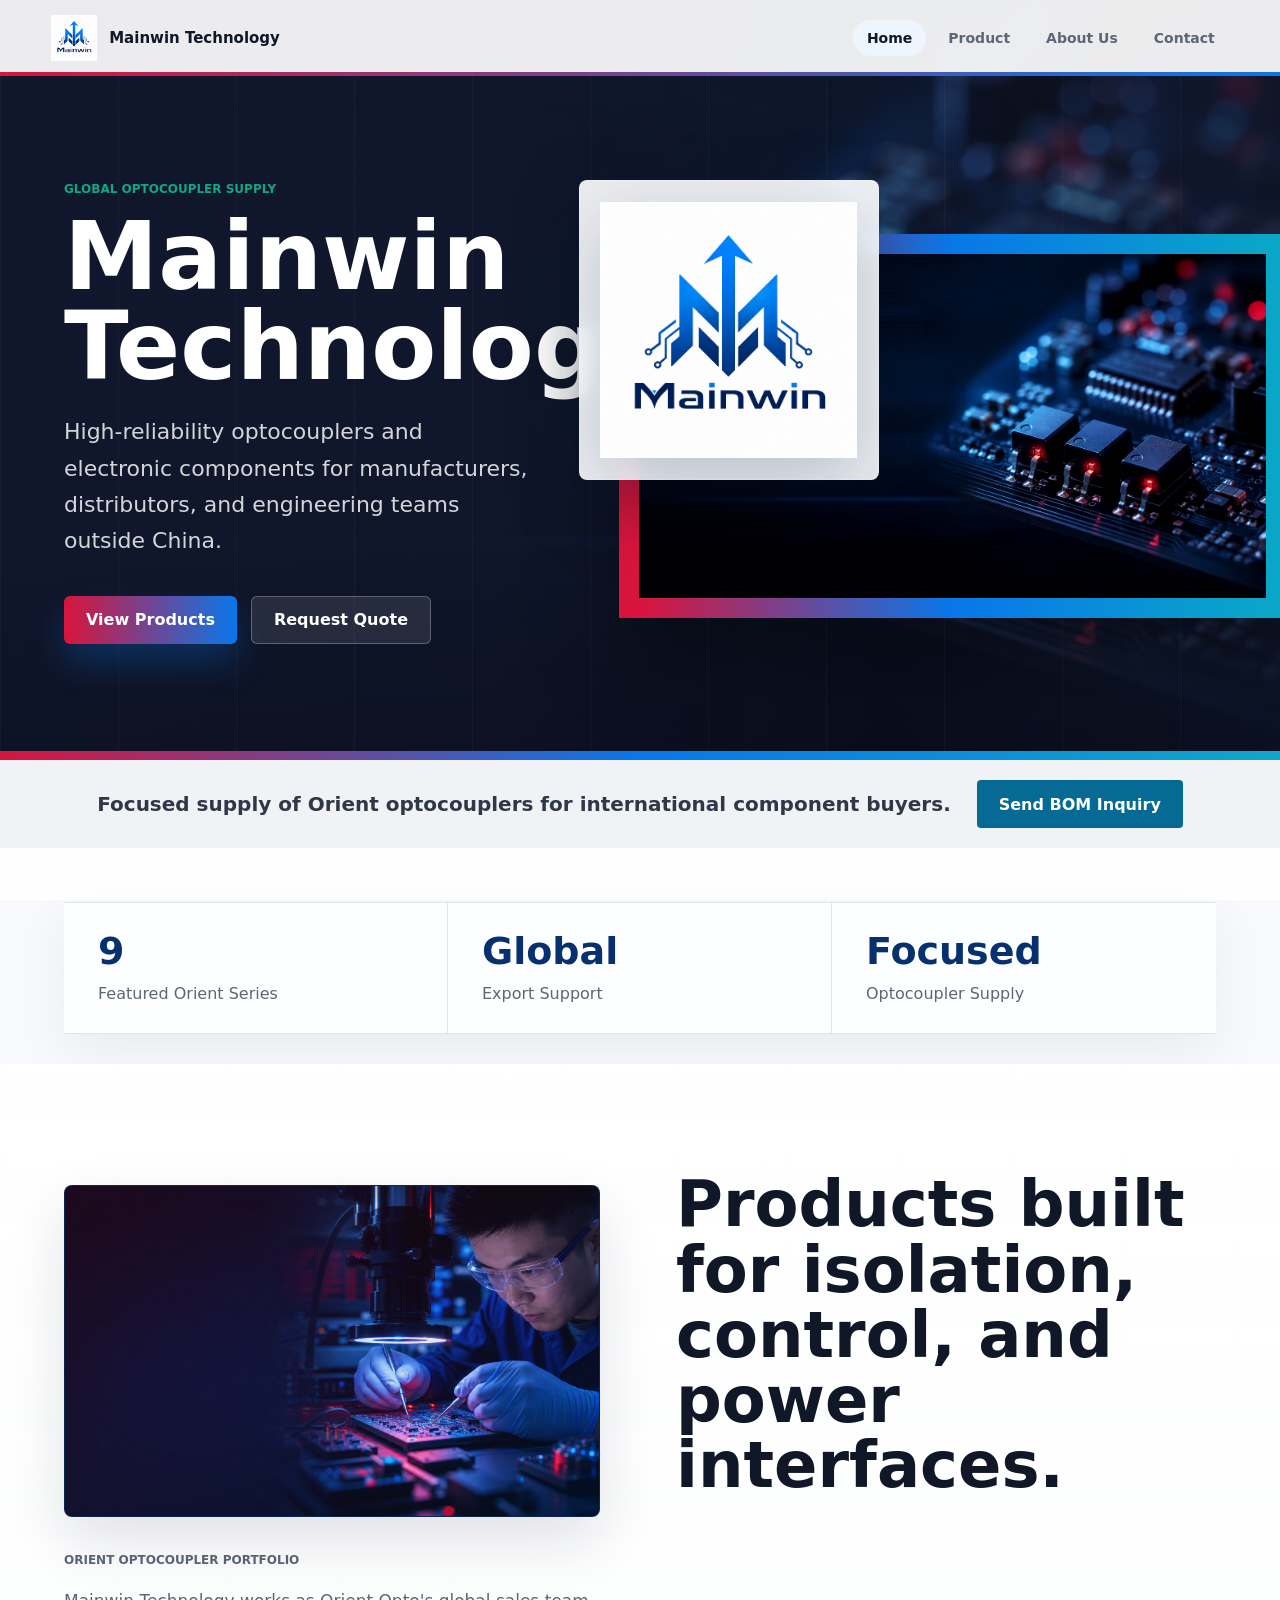
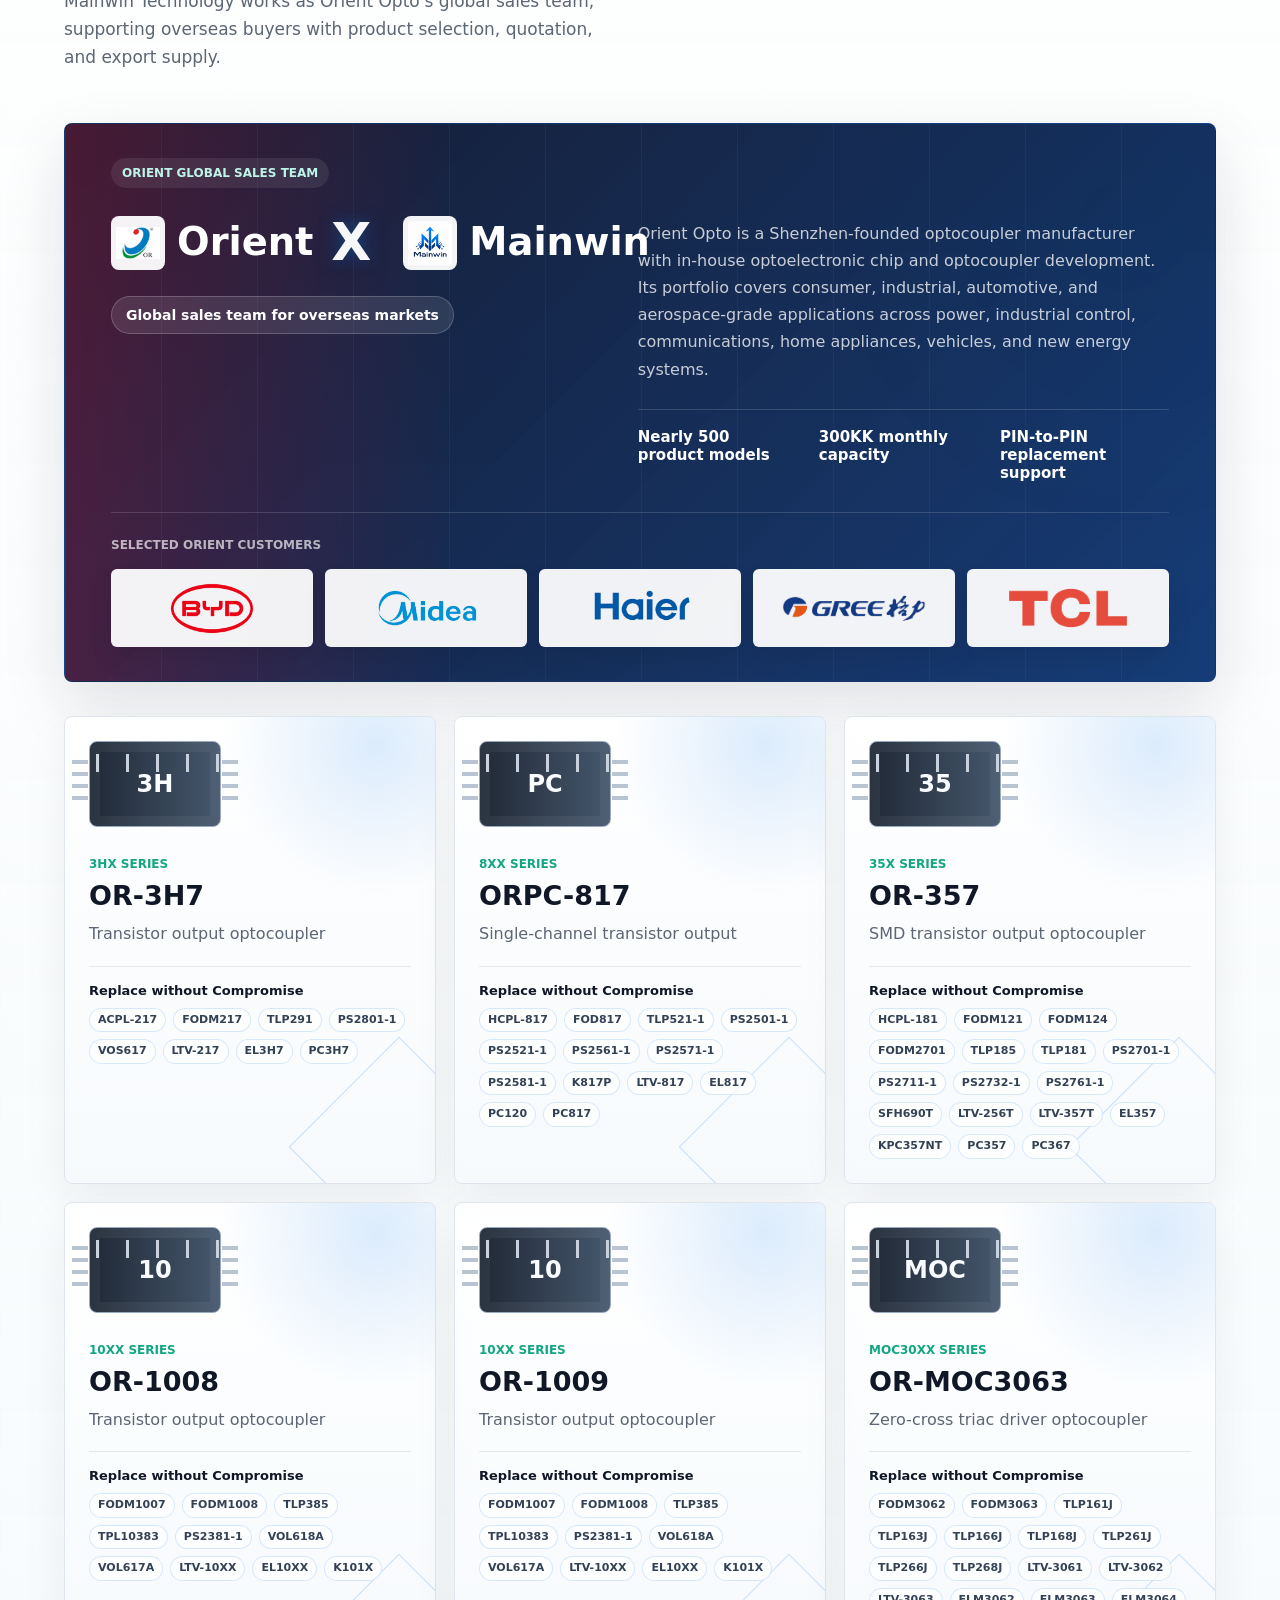
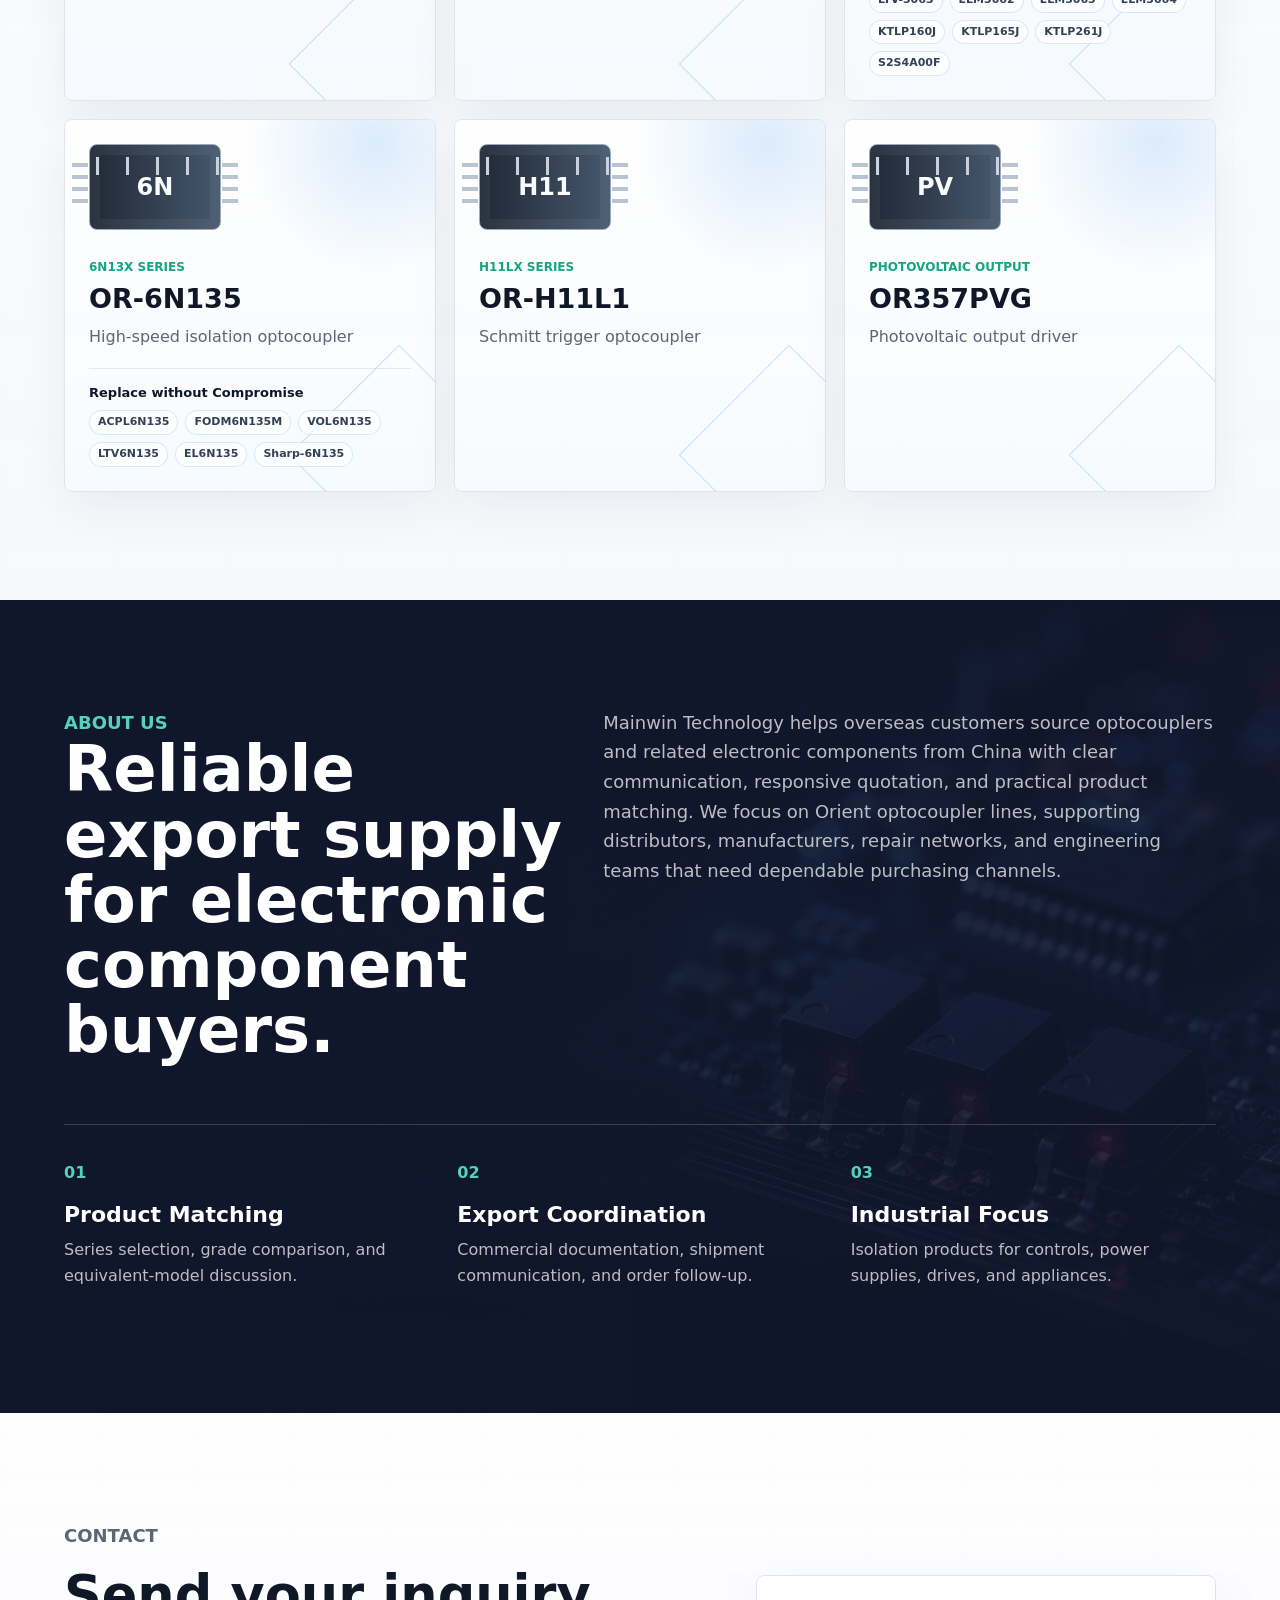
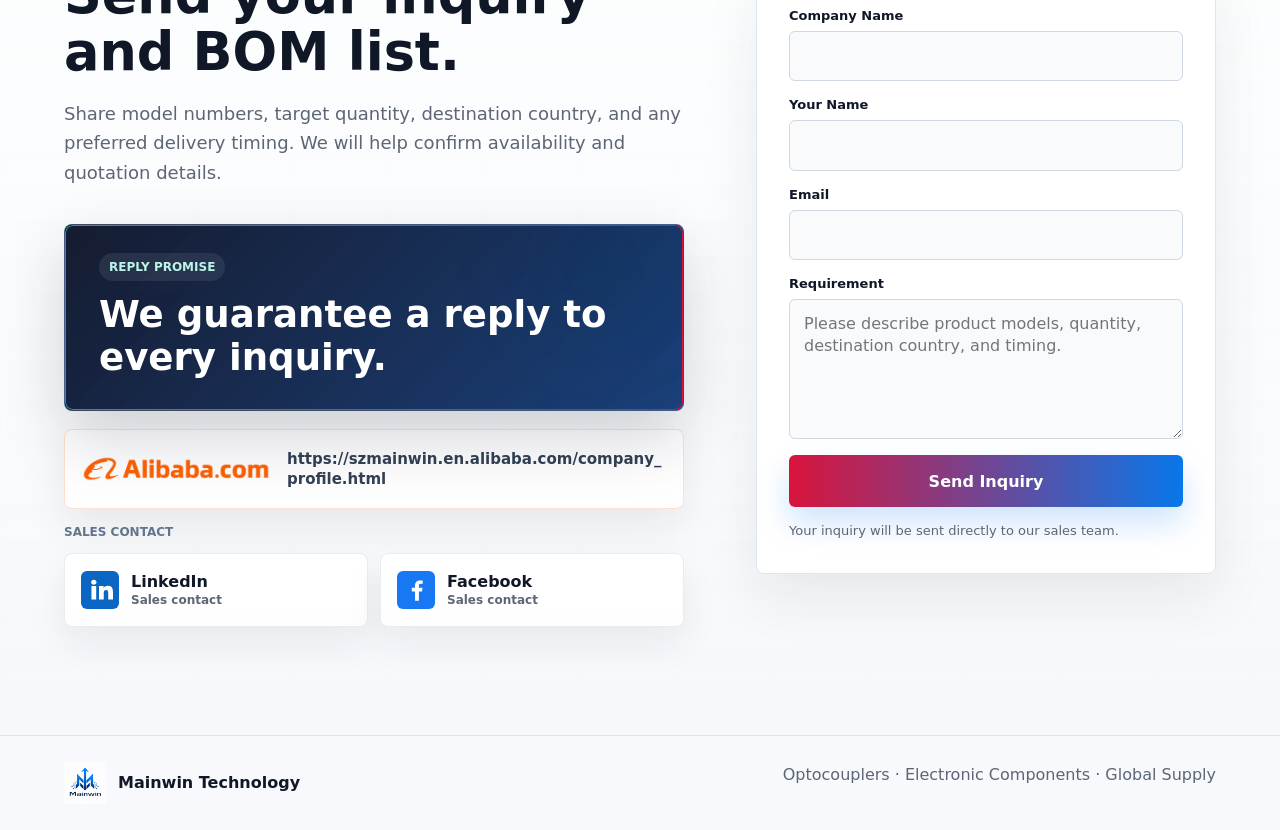
==== commit 476100e6: "Fix OR-6N135 product model" ====
--- a/index.html
+++ b/index.html
@@ -280,9 +280,9 @@
           <article class="product-card">
             <div class="chip"><span>6N</span></div>
             <p>6N13X Series</p>
-            <h3>OR-6N35</h3>
+            <h3>OR-6N135</h3>
             <span>High-speed isolation optocoupler</span>
-            <div class="replacement-list" aria-label="OR-6N35 replacement models">
+            <div class="replacement-list" aria-label="OR-6N135 replacement models">
               <strong>Replace without Compromise</strong>
               <ul>
                 <li>ACPL6N135</li>
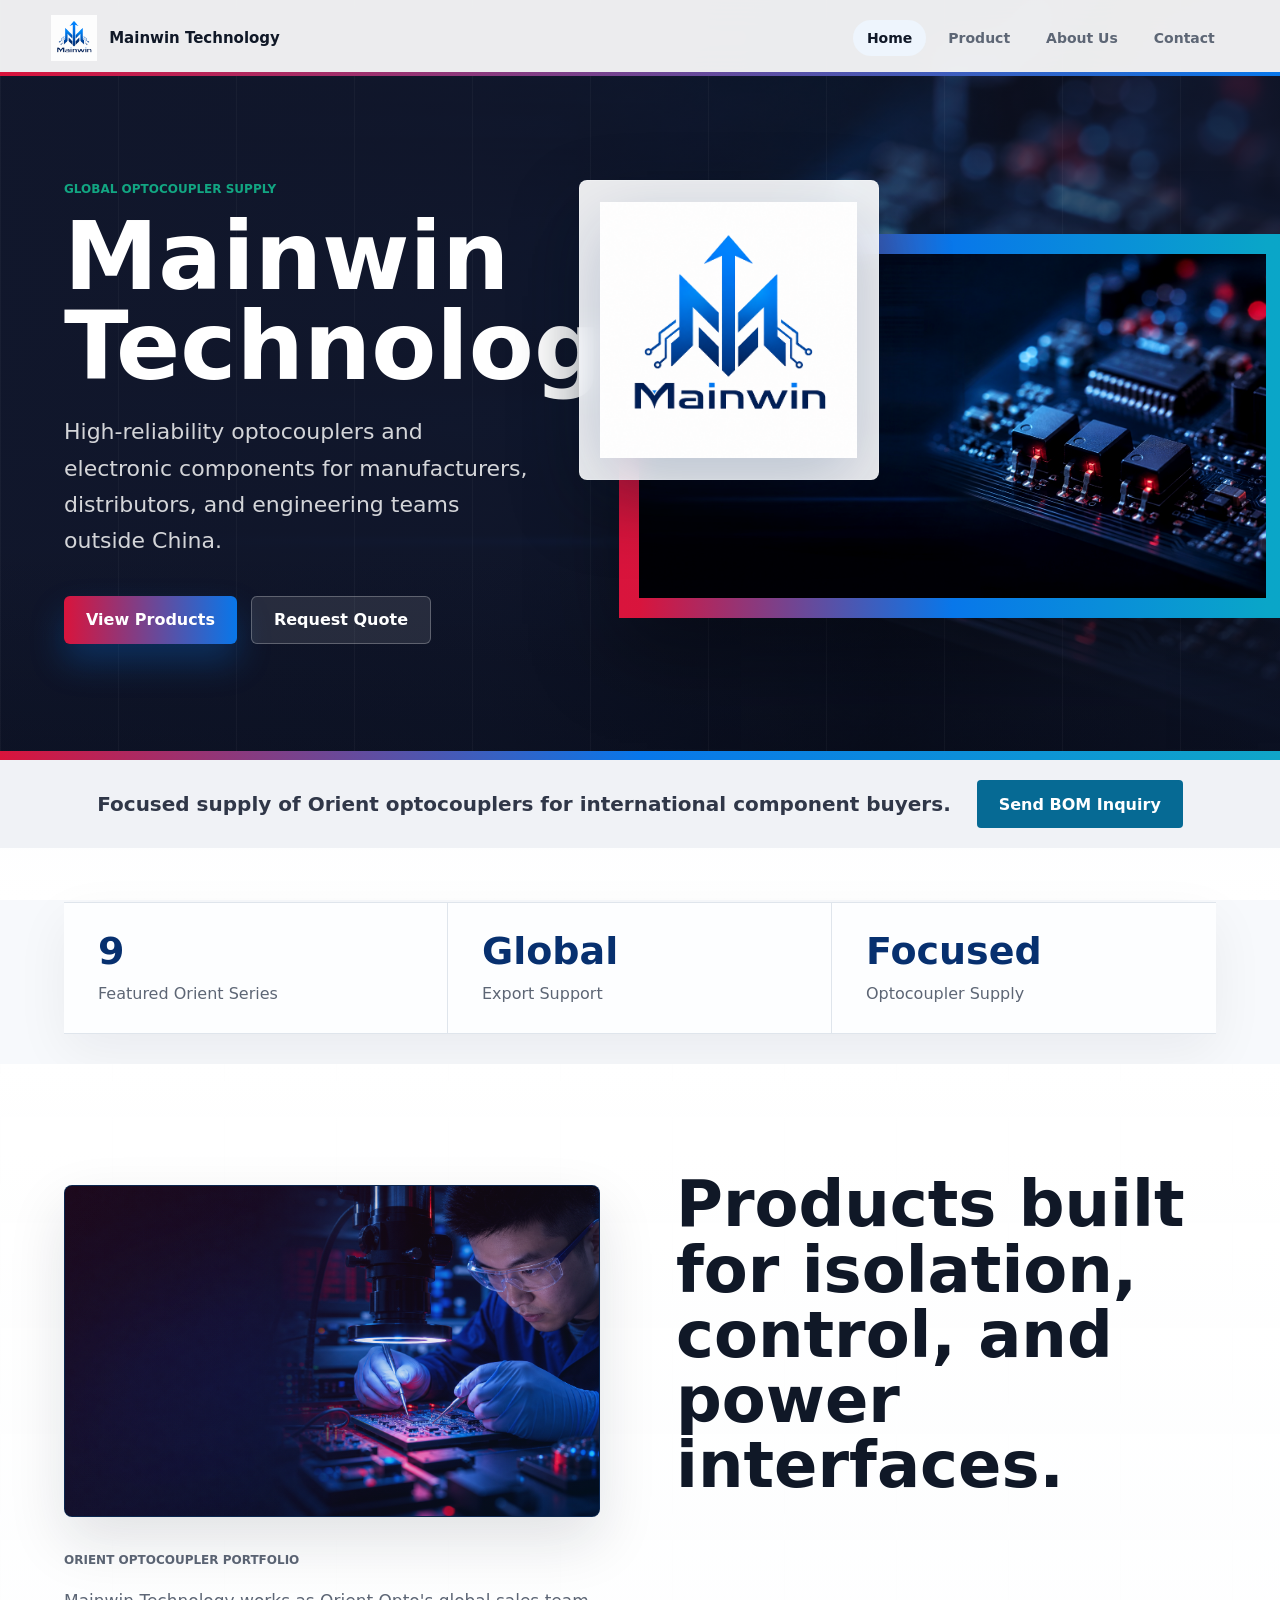
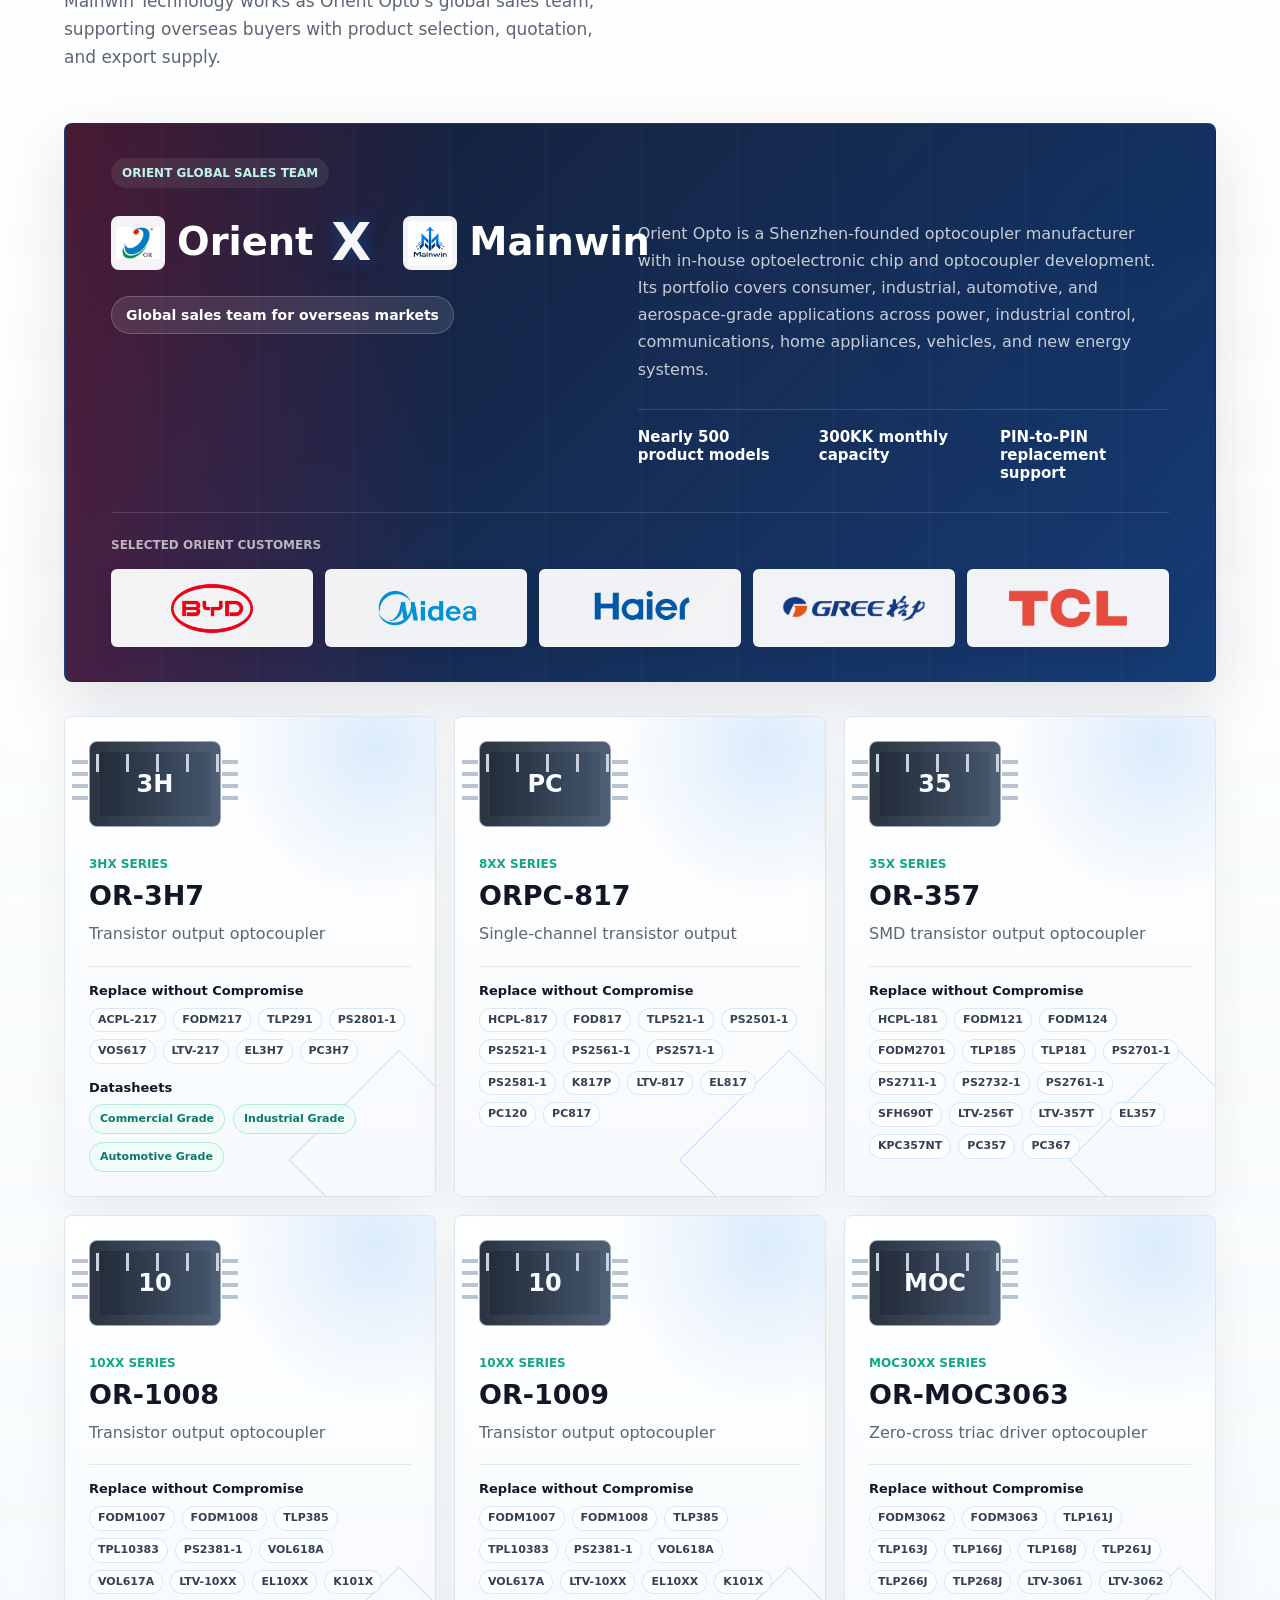
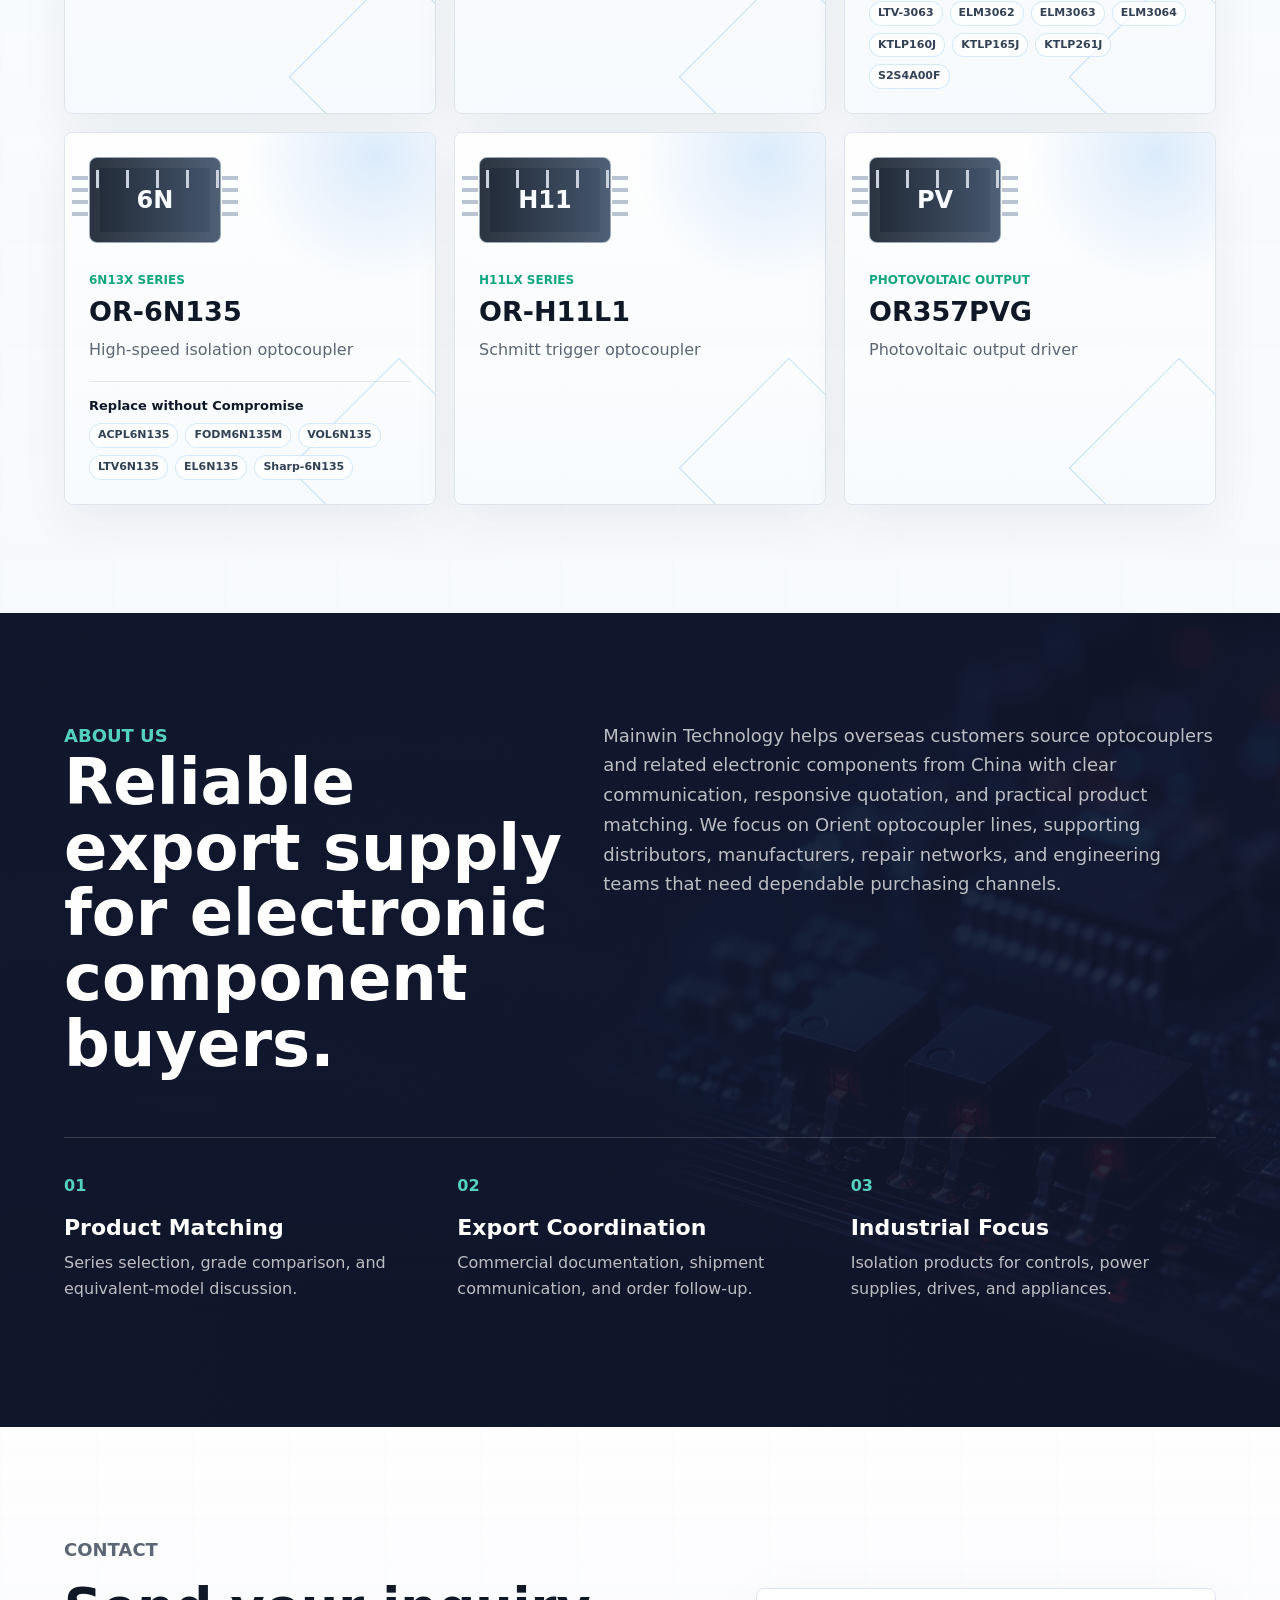
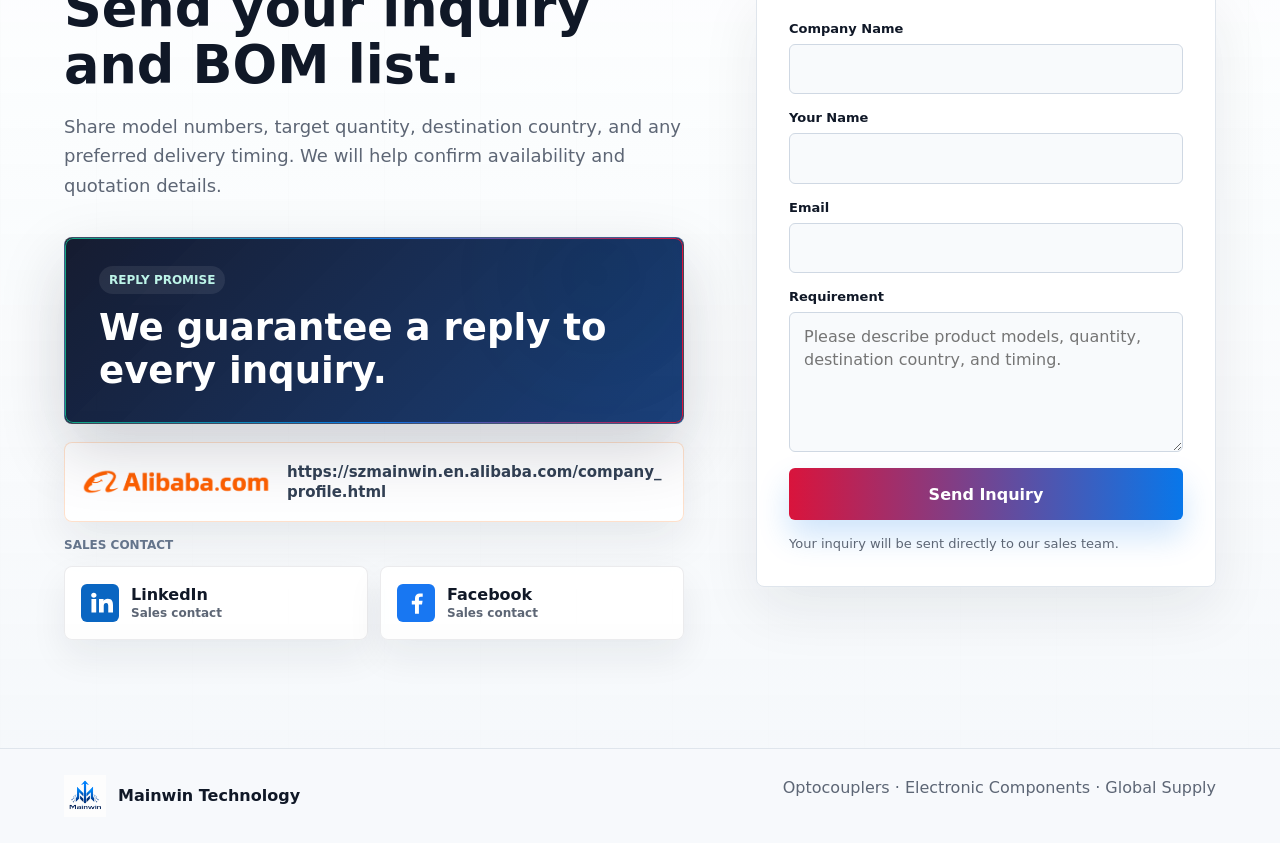
==== commit f54c4adf: "Add OR-3H7 datasheet downloads" ====
--- a/index.html
+++ b/index.html
@@ -151,6 +151,14 @@
                 <li>EL3H7</li>
                 <li>PC3H7</li>
               </ul>
+            </div>
+            <div class="datasheet-list" aria-label="OR-3H7 datasheet downloads">
+              <strong>Datasheets</strong>
+              <div>
+                <a href="assets/datasheets/or-3h7-commercial-grade.pdf" download>Commercial Grade</a>
+                <a href="assets/datasheets/or-3h7-industrial-grade.pdf" download>Industrial Grade</a>
+                <a href="assets/datasheets/or-3h7-automotive-grade.pdf" download>Automotive Grade</a>
+              </div>
             </div>
           </article>
           <article class="product-card">
--- a/styles.css
+++ b/styles.css
@@ -611,6 +611,48 @@
   font-size: 11px;
   font-weight: 800;
   line-height: 1.15;
+}
+
+.datasheet-list {
+  position: relative;
+  z-index: 1;
+  margin-top: 16px;
+}
+
+.datasheet-list strong {
+  display: block;
+  margin-bottom: 9px;
+  color: var(--ink);
+  font-size: 13px;
+  font-weight: 900;
+  letter-spacing: 0;
+}
+
+.datasheet-list div {
+  display: flex;
+  flex-wrap: wrap;
+  gap: 8px;
+}
+
+.datasheet-list a {
+  display: inline-flex;
+  align-items: center;
+  min-height: 30px;
+  padding: 6px 10px;
+  border: 1px solid rgba(16, 185, 129, 0.26);
+  border-radius: 999px;
+  color: #0f766e;
+  background: rgba(236, 253, 245, 0.72);
+  font-size: 11px;
+  font-weight: 900;
+  line-height: 1.15;
+  text-decoration: none;
+}
+
+.datasheet-list a:hover {
+  border-color: rgba(16, 185, 129, 0.46);
+  color: #075e54;
+  background: rgba(209, 250, 229, 0.94);
 }
 
 .about {
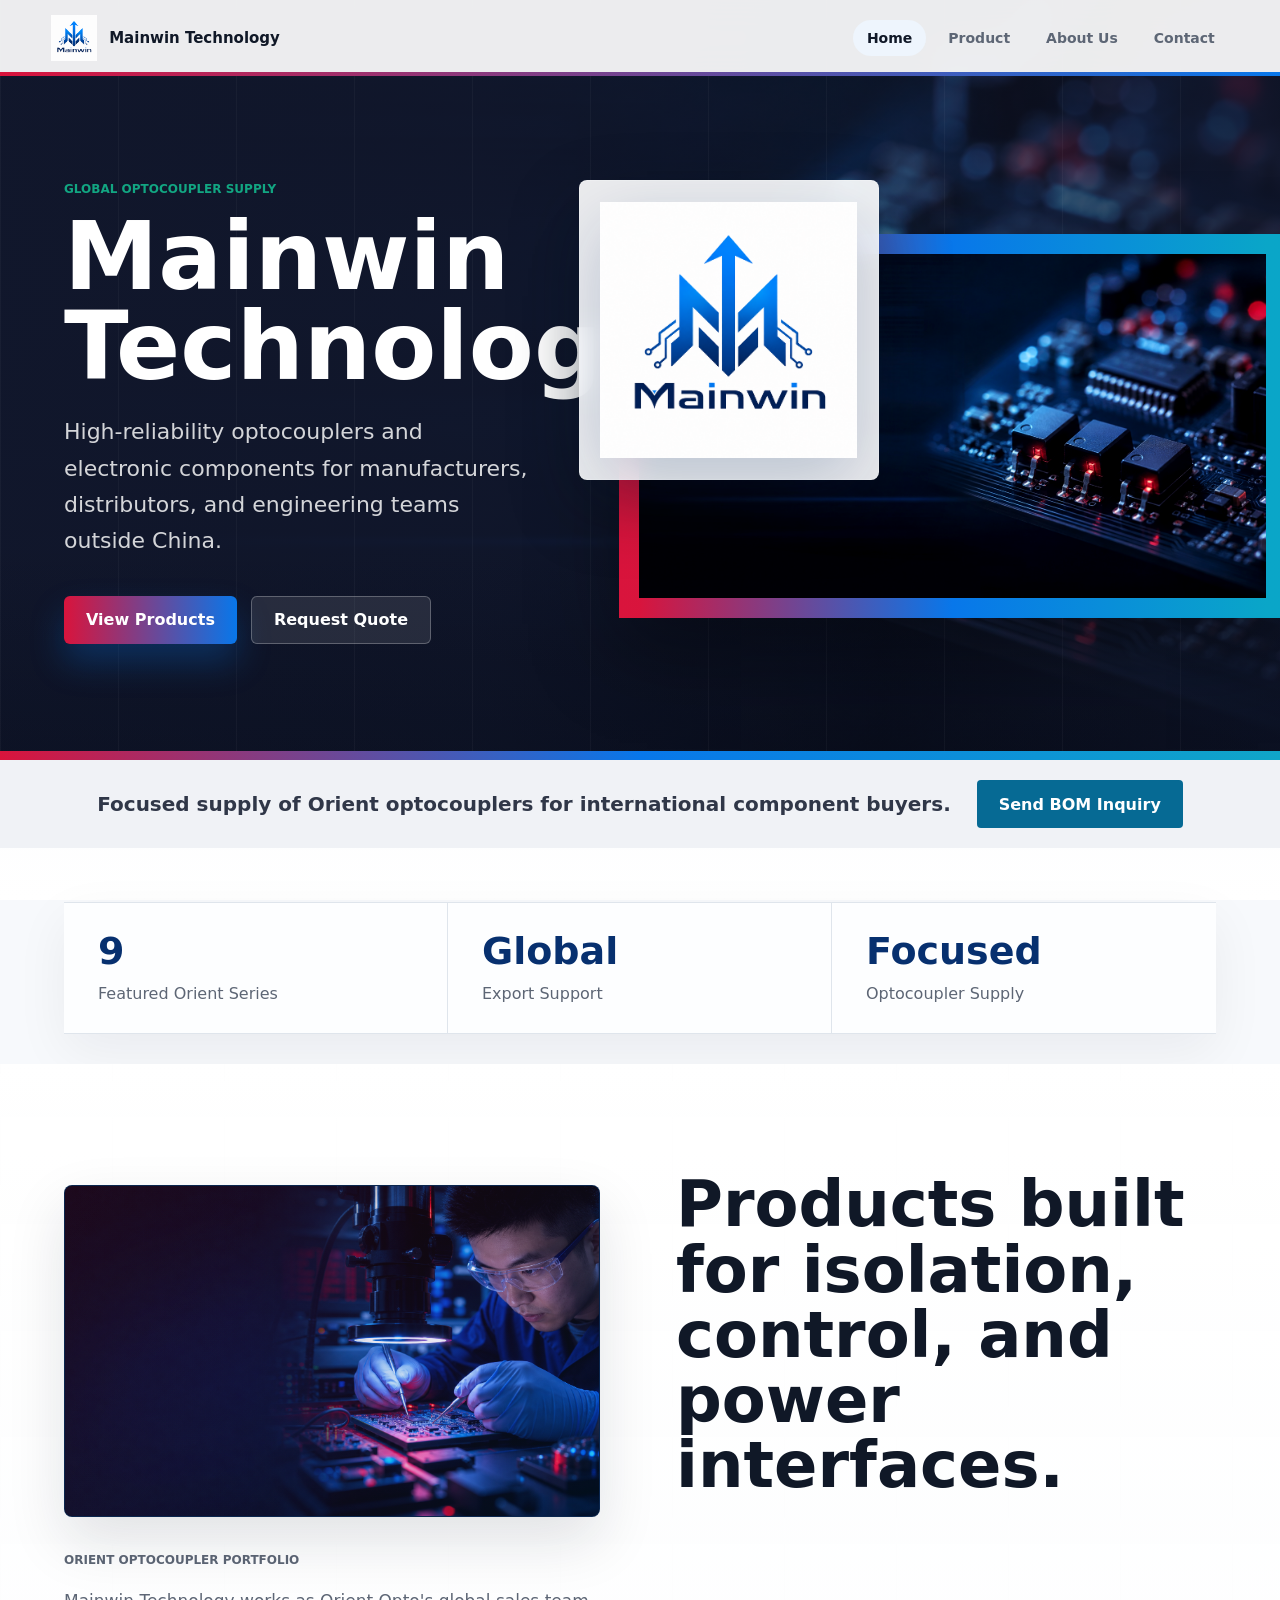
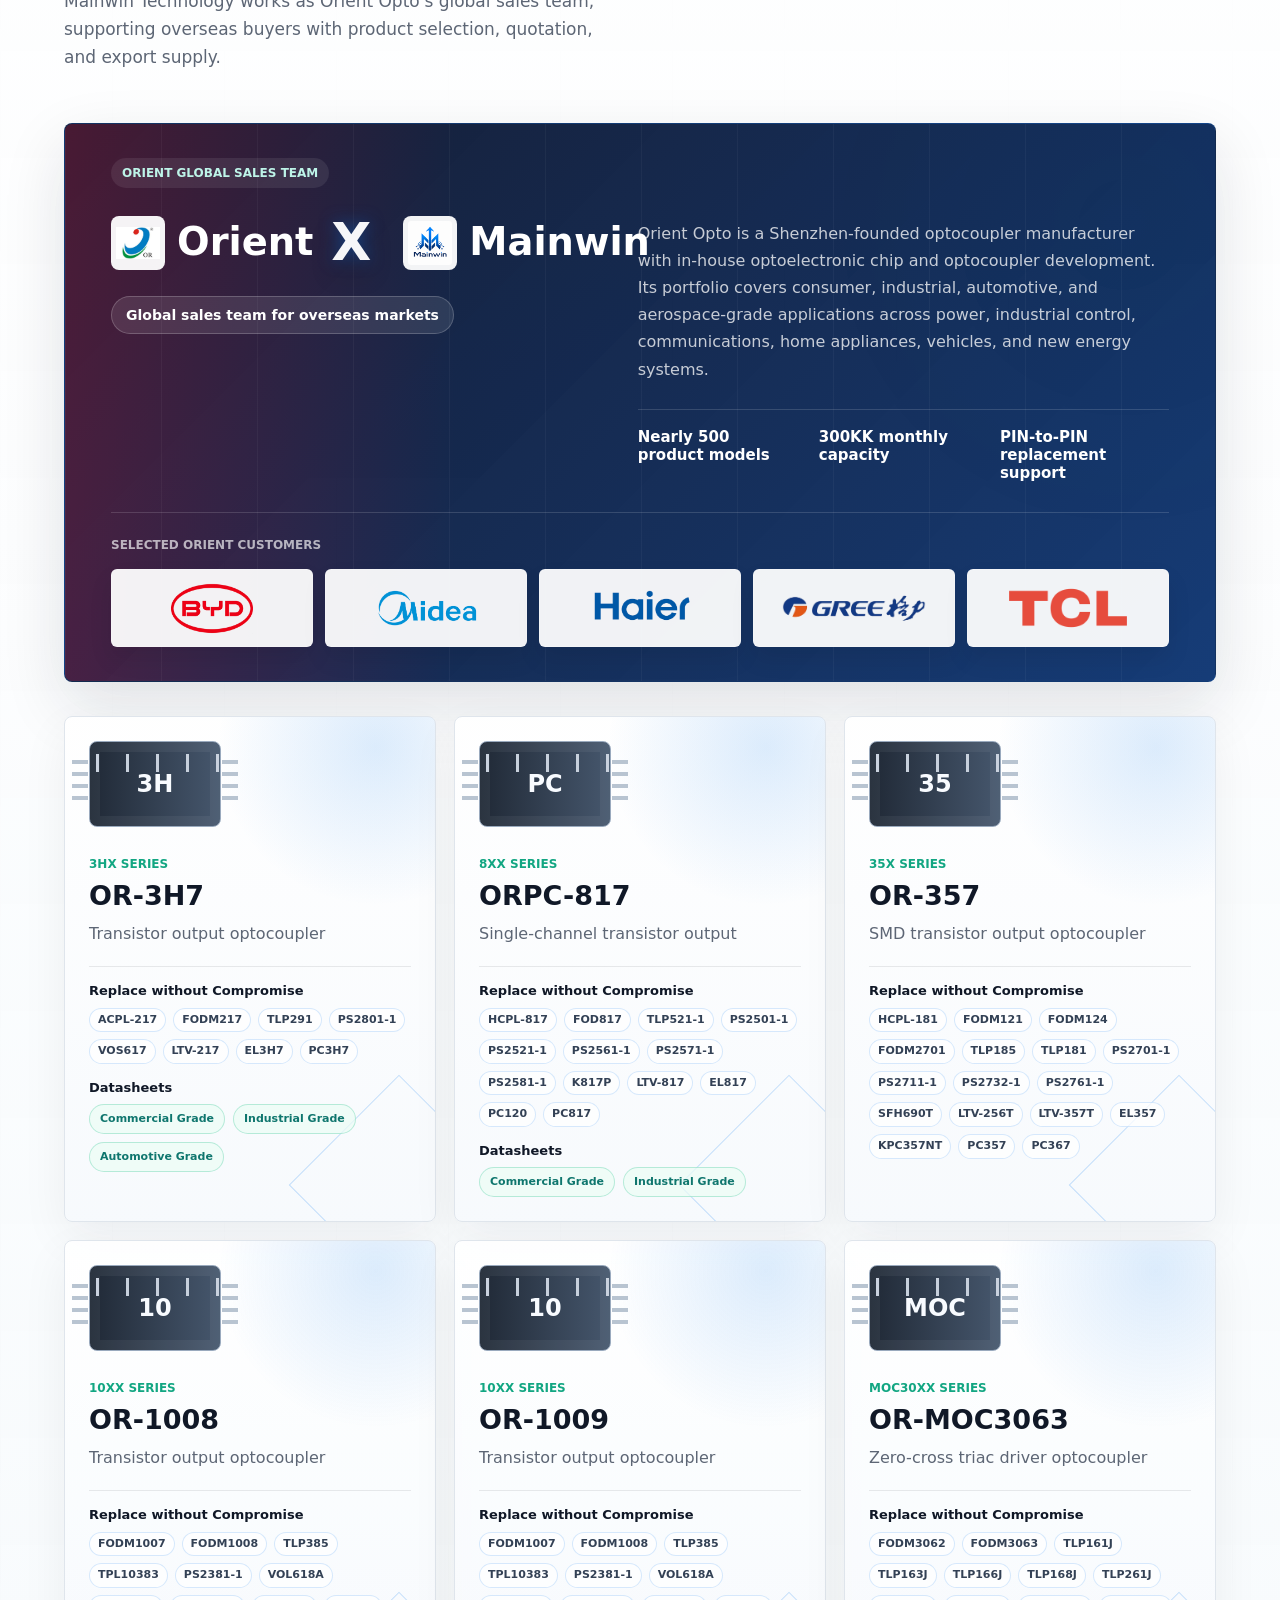
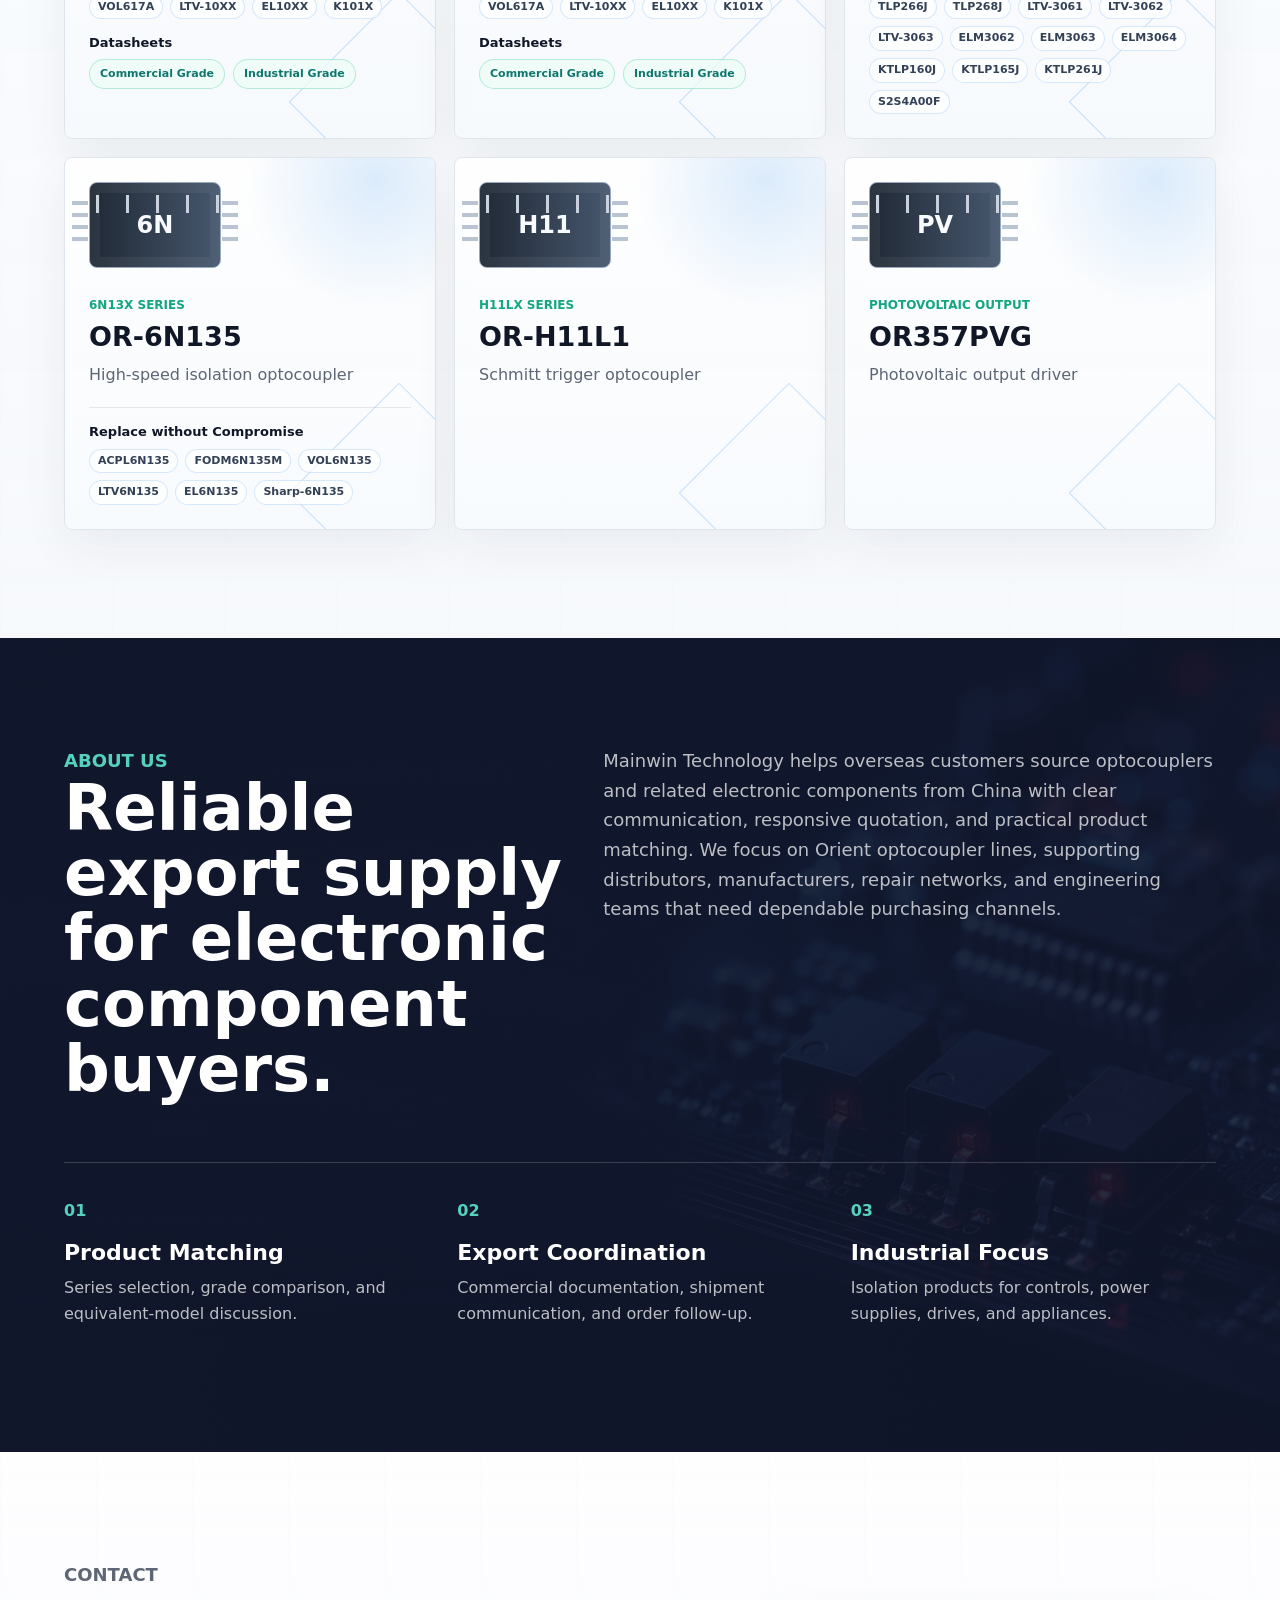
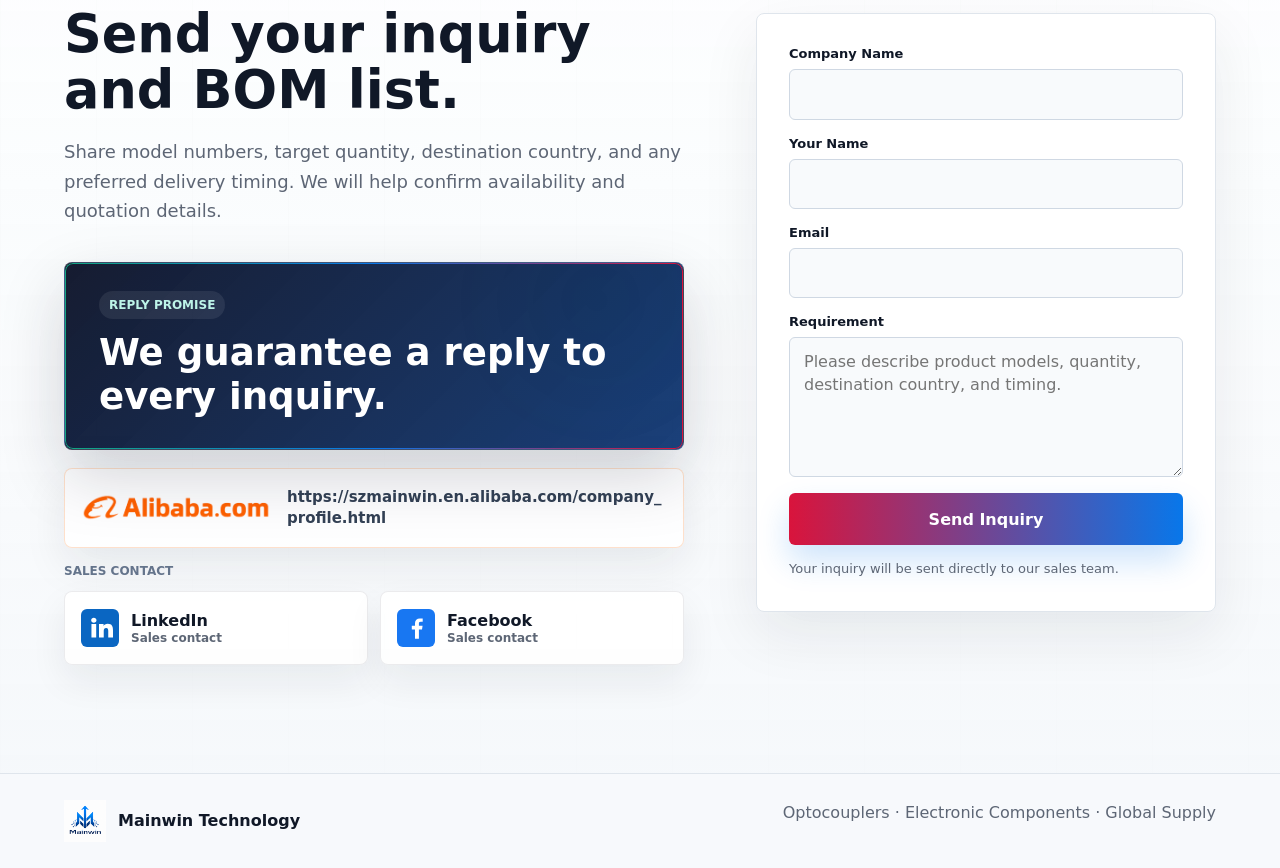
==== commit 4987bc75: "Add ORPC and 10XX datasheet downloads" ====
--- a/index.html
+++ b/index.html
@@ -184,6 +184,13 @@
                 <li>PC817</li>
               </ul>
             </div>
+            <div class="datasheet-list" aria-label="ORPC-817 datasheet downloads">
+              <strong>Datasheets</strong>
+              <div>
+                <a href="assets/datasheets/orpc-817-commercial-grade.pdf" download>Commercial Grade</a>
+                <a href="assets/datasheets/orpc-817-industrial-grade.pdf" download>Industrial Grade</a>
+              </div>
+            </div>
           </article>
           <article class="product-card">
             <div class="chip"><span>35</span></div>
@@ -233,6 +240,13 @@
                 <li>K101X</li>
               </ul>
             </div>
+            <div class="datasheet-list" aria-label="OR-1008 datasheet downloads">
+              <strong>Datasheets</strong>
+              <div>
+                <a href="assets/datasheets/or-10xx-commercial-grade.pdf" download>Commercial Grade</a>
+                <a href="assets/datasheets/or-10xx-industrial-grade.pdf" download>Industrial Grade</a>
+              </div>
+            </div>
           </article>
           <article class="product-card">
             <div class="chip"><span>10</span></div>
@@ -253,6 +267,13 @@
                 <li>EL10XX</li>
                 <li>K101X</li>
               </ul>
+            </div>
+            <div class="datasheet-list" aria-label="OR-1009 datasheet downloads">
+              <strong>Datasheets</strong>
+              <div>
+                <a href="assets/datasheets/or-10xx-commercial-grade.pdf" download>Commercial Grade</a>
+                <a href="assets/datasheets/or-10xx-industrial-grade.pdf" download>Industrial Grade</a>
+              </div>
             </div>
           </article>
           <article class="product-card">
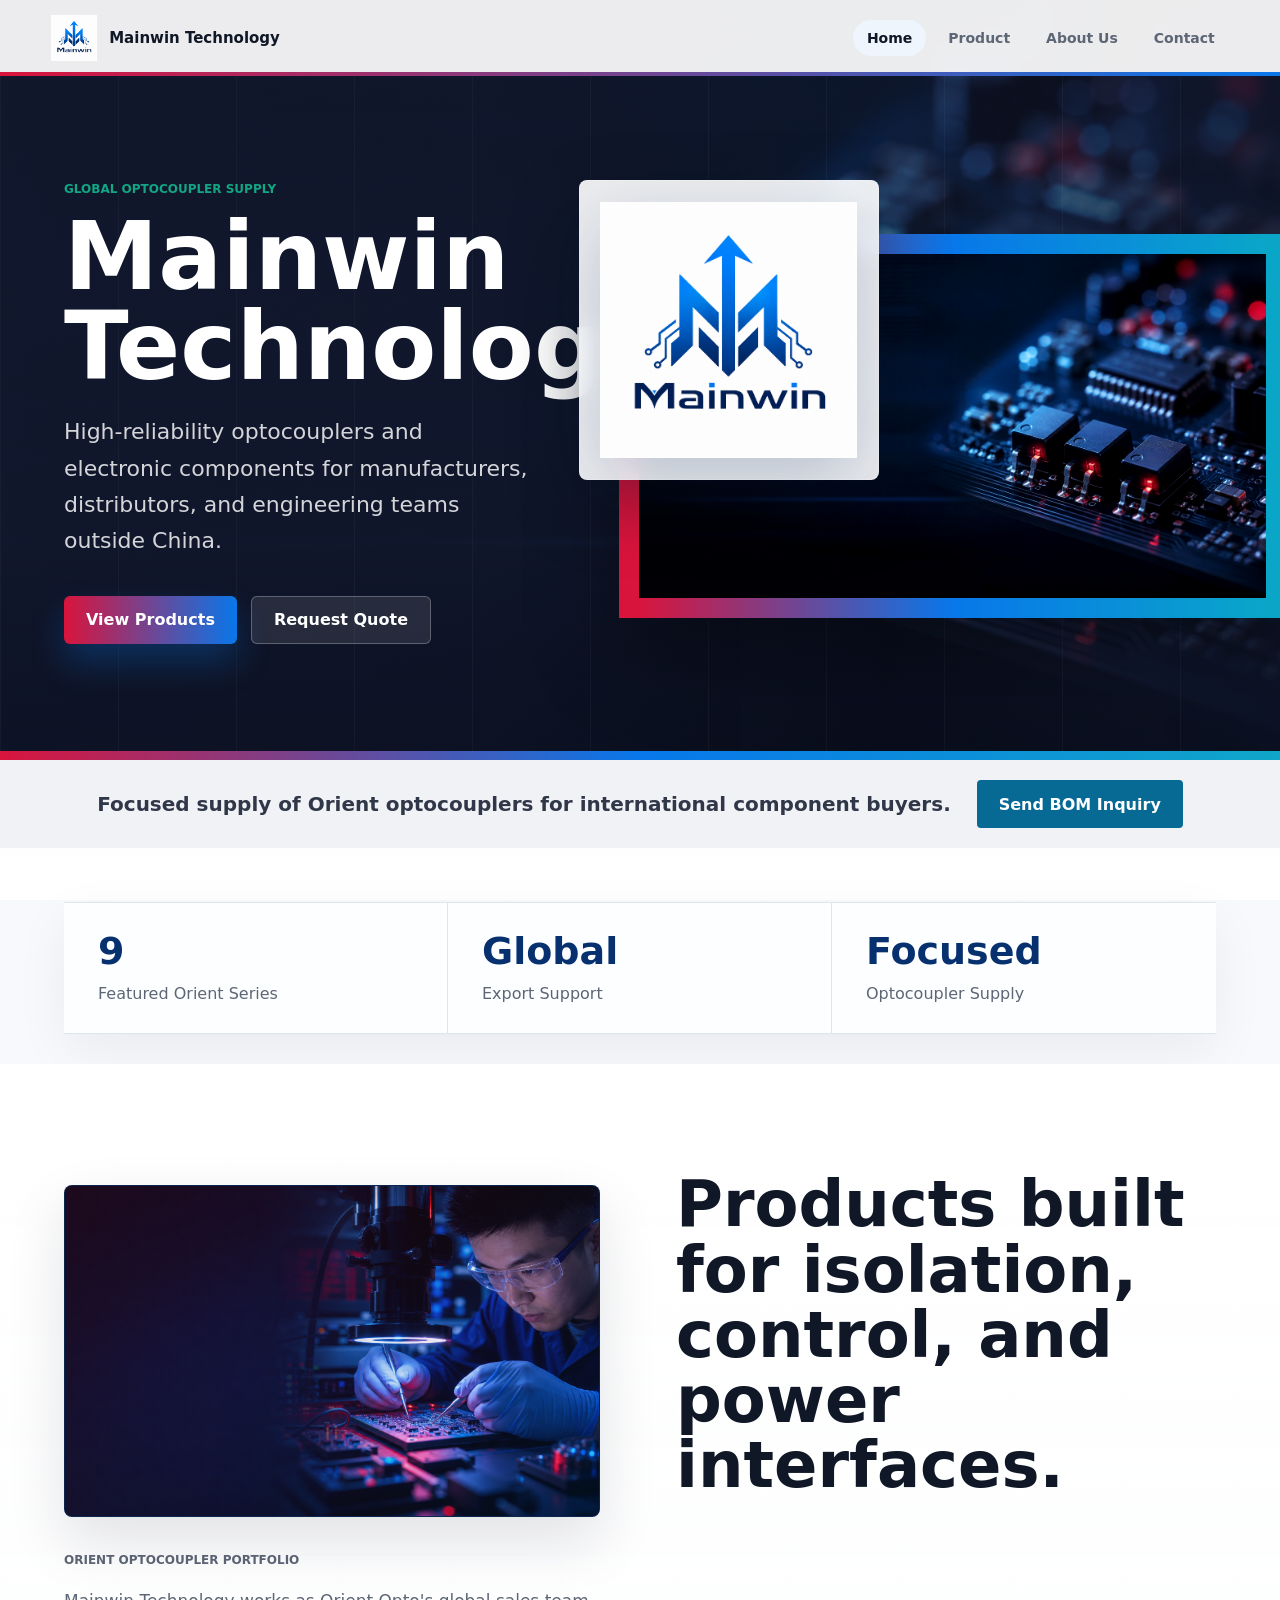
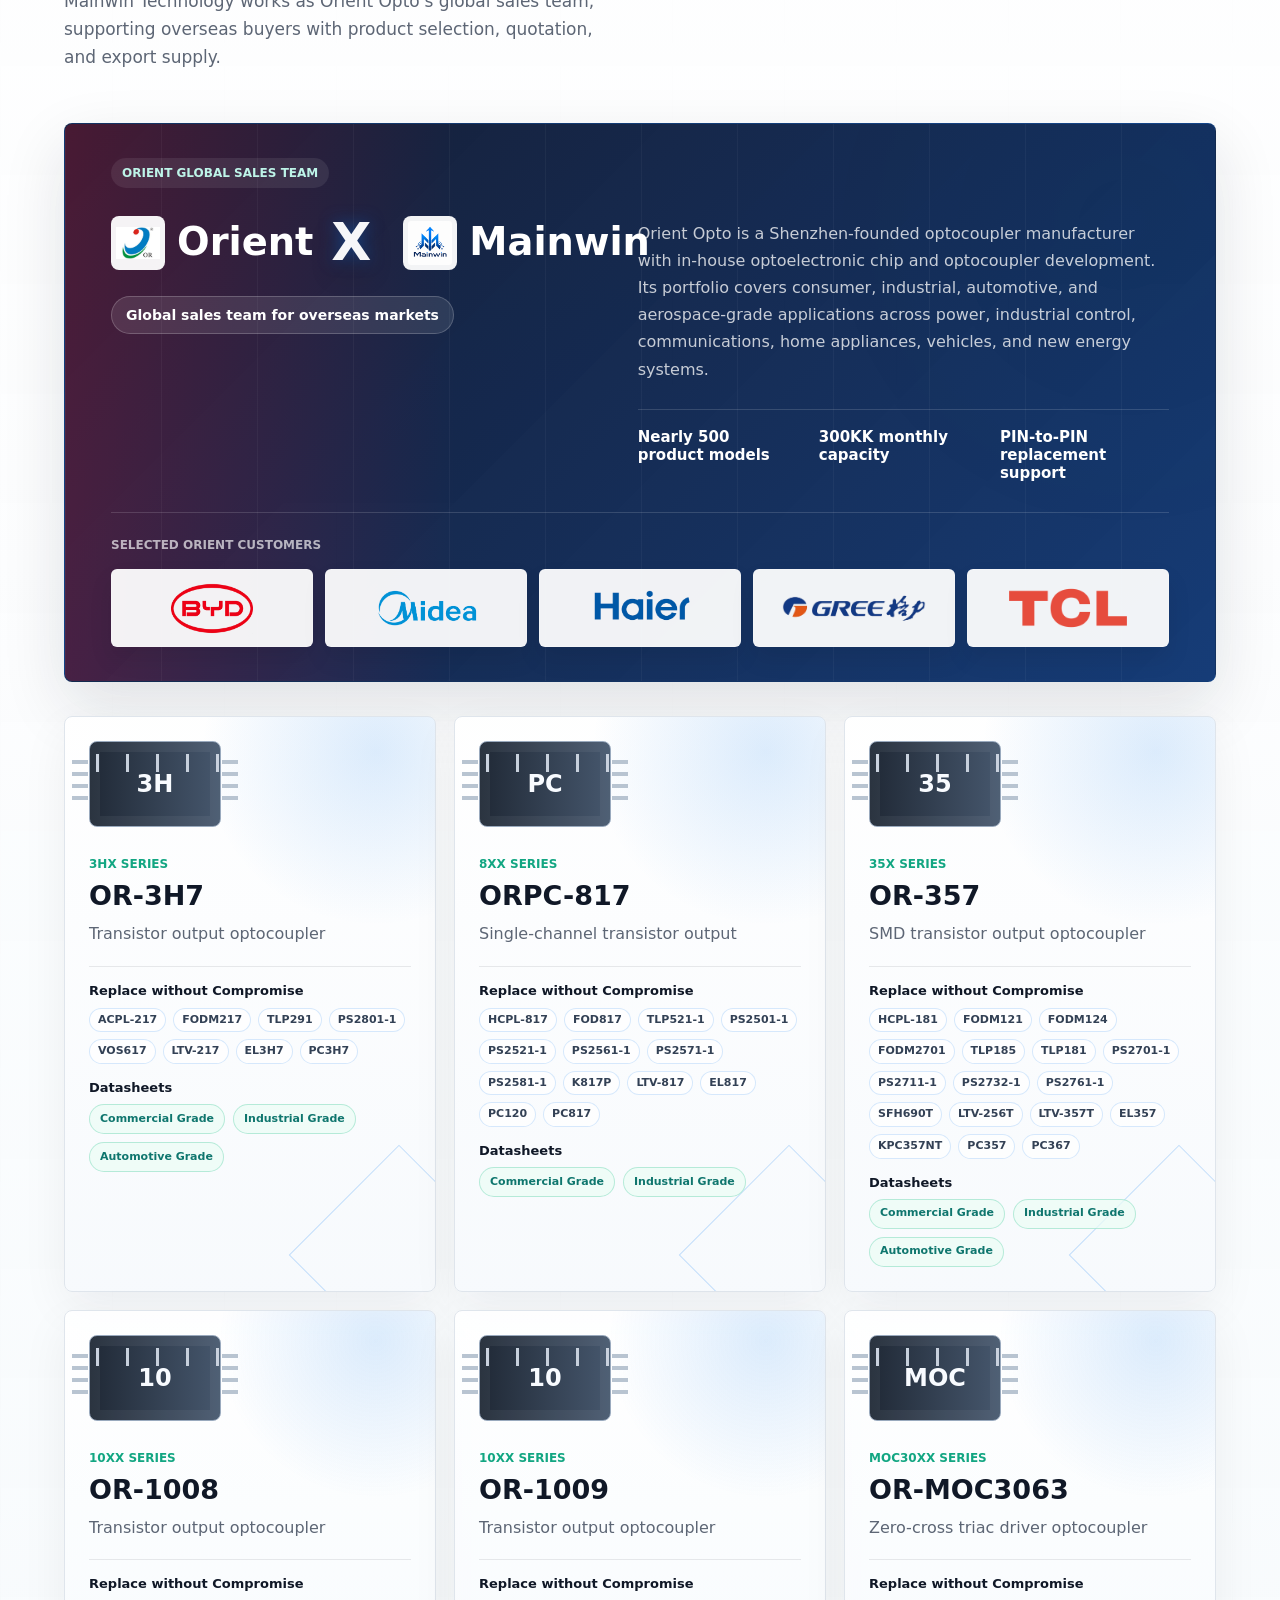
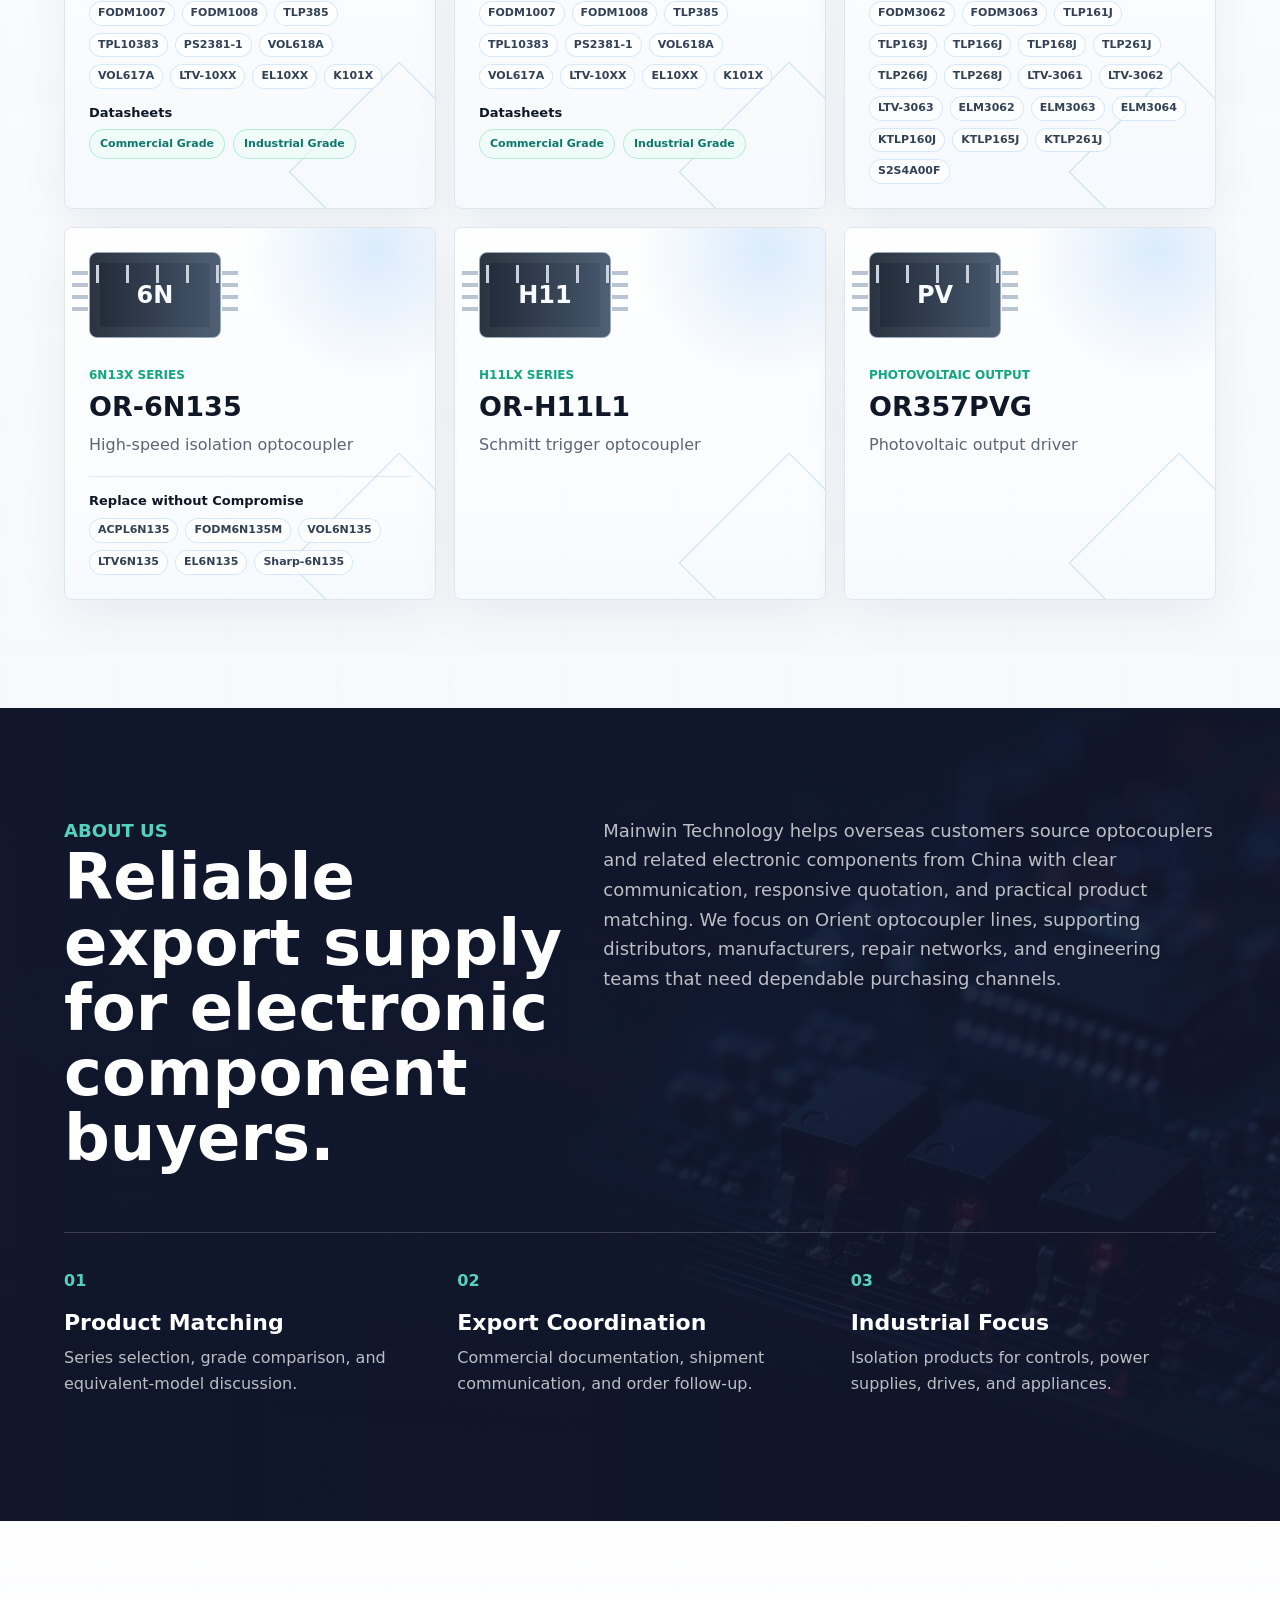
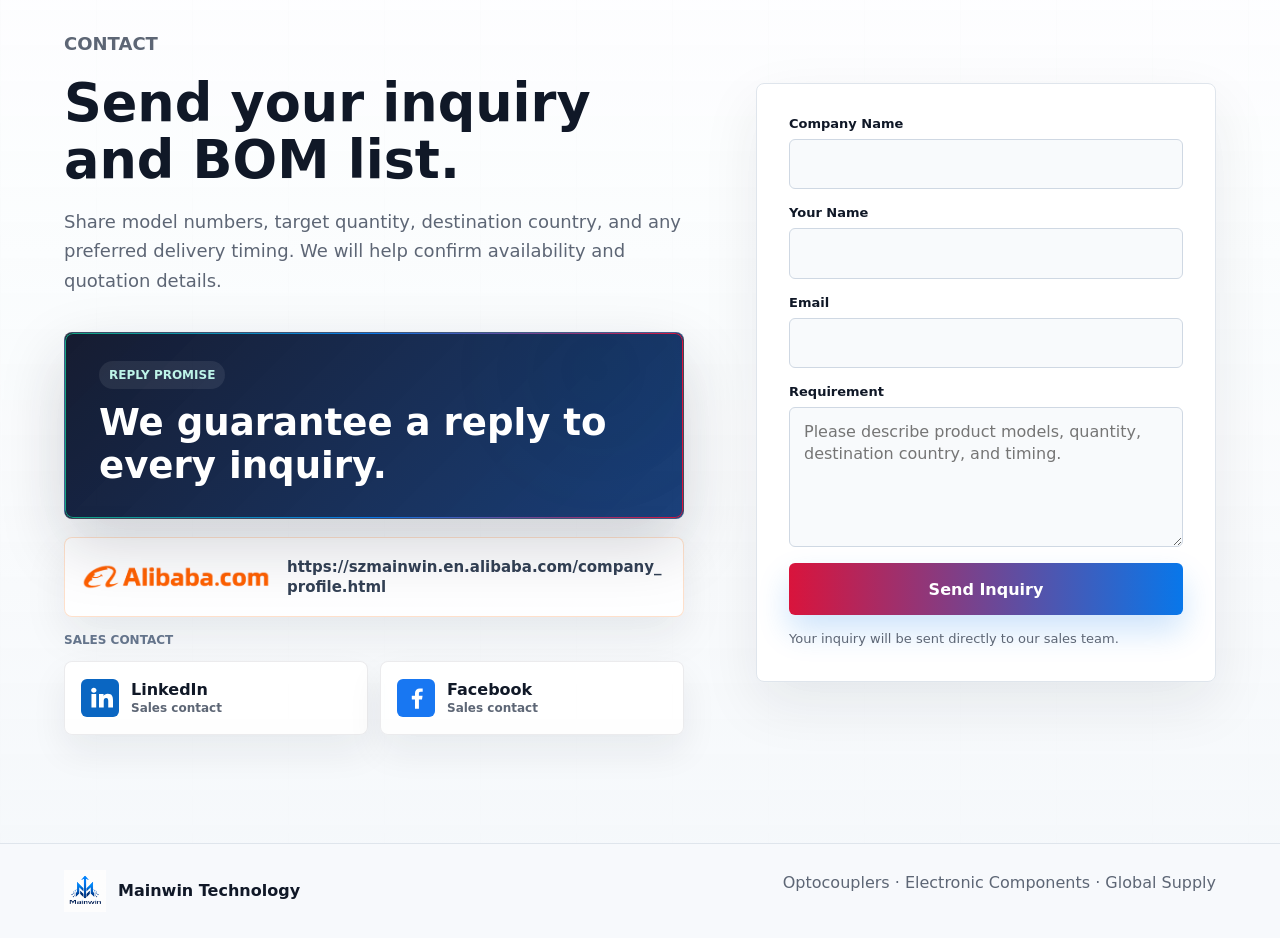
==== commit a0879911: "Add OR-357 datasheet downloads" ====
--- a/index.html
+++ b/index.html
@@ -218,6 +218,14 @@
                 <li>PC357</li>
                 <li>PC367</li>
               </ul>
+            </div>
+            <div class="datasheet-list" aria-label="OR-357 datasheet downloads">
+              <strong>Datasheets</strong>
+              <div>
+                <a href="assets/datasheets/or-357-commercial-grade.pdf" download>Commercial Grade</a>
+                <a href="assets/datasheets/or-357-industrial-grade.pdf" download>Industrial Grade</a>
+                <a href="assets/datasheets/or-357-automotive-grade.pdf" download>Automotive Grade</a>
+              </div>
             </div>
           </article>
           <article class="product-card">
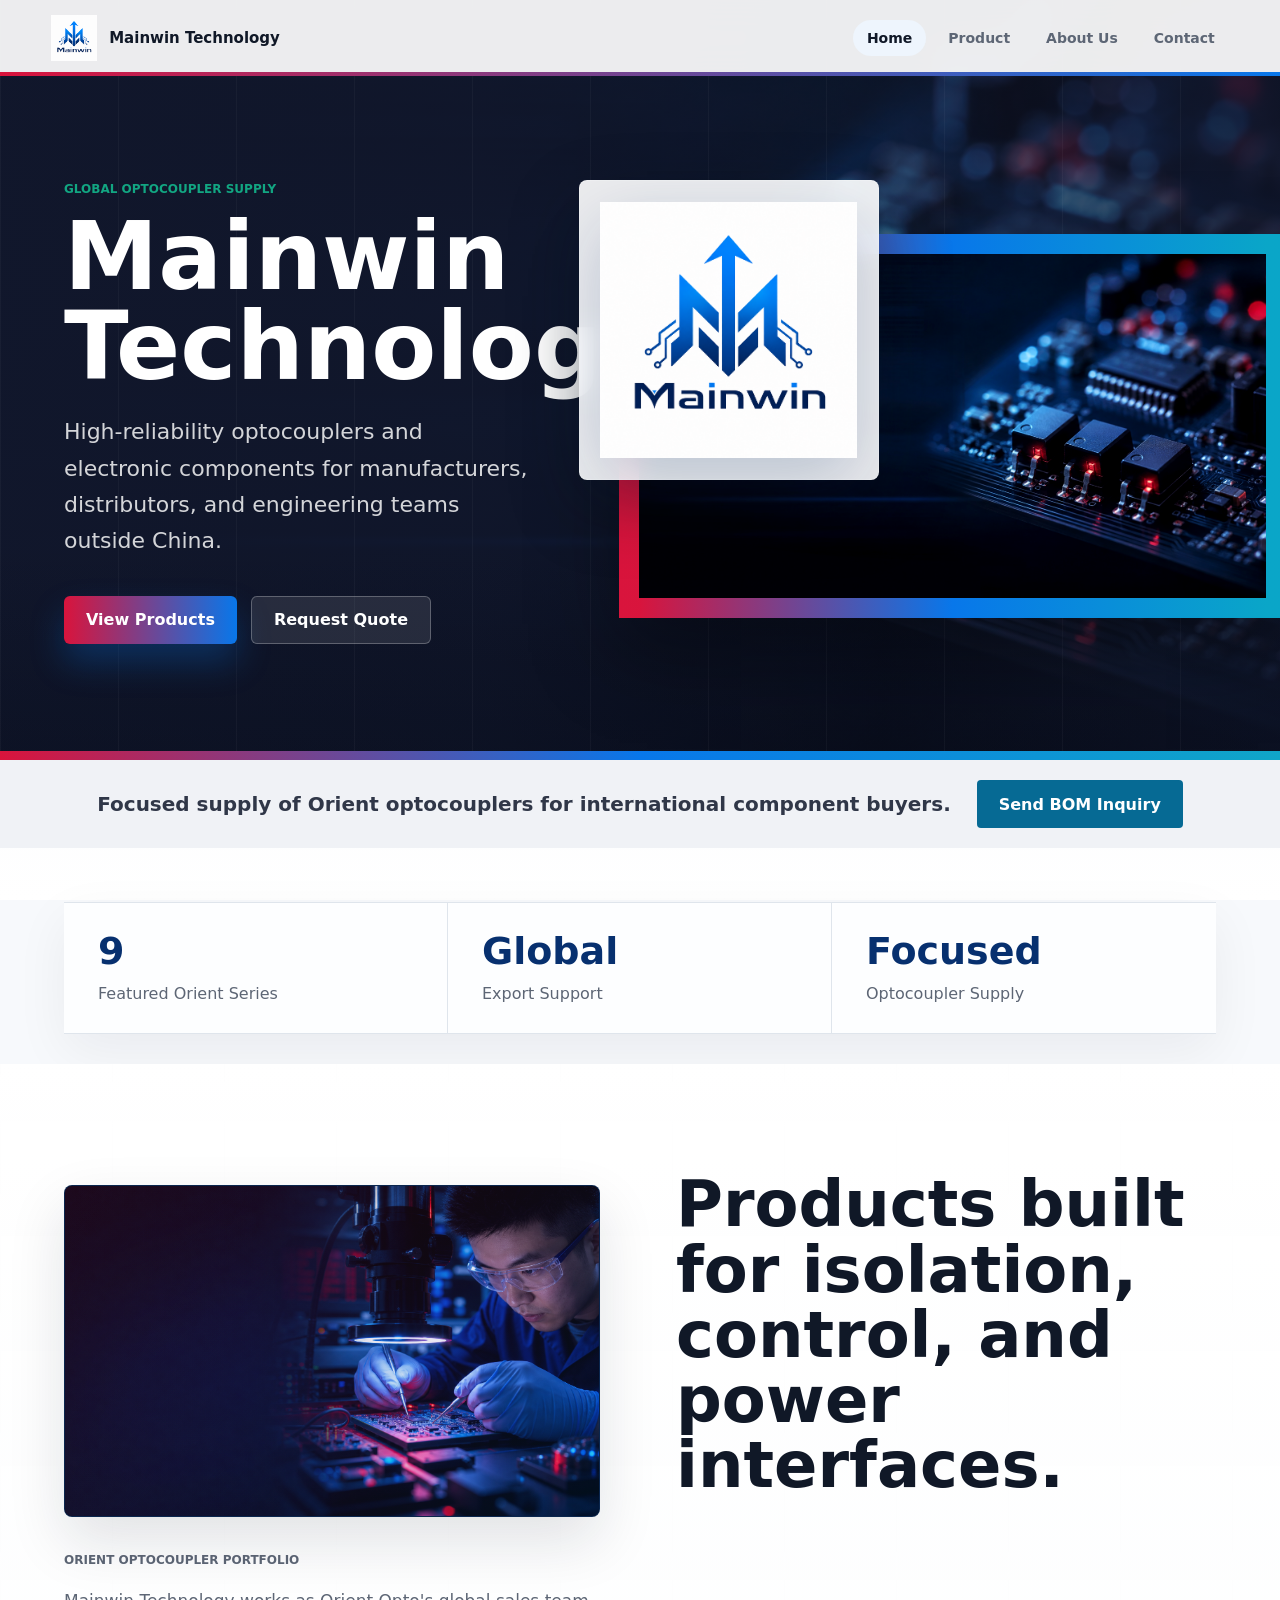
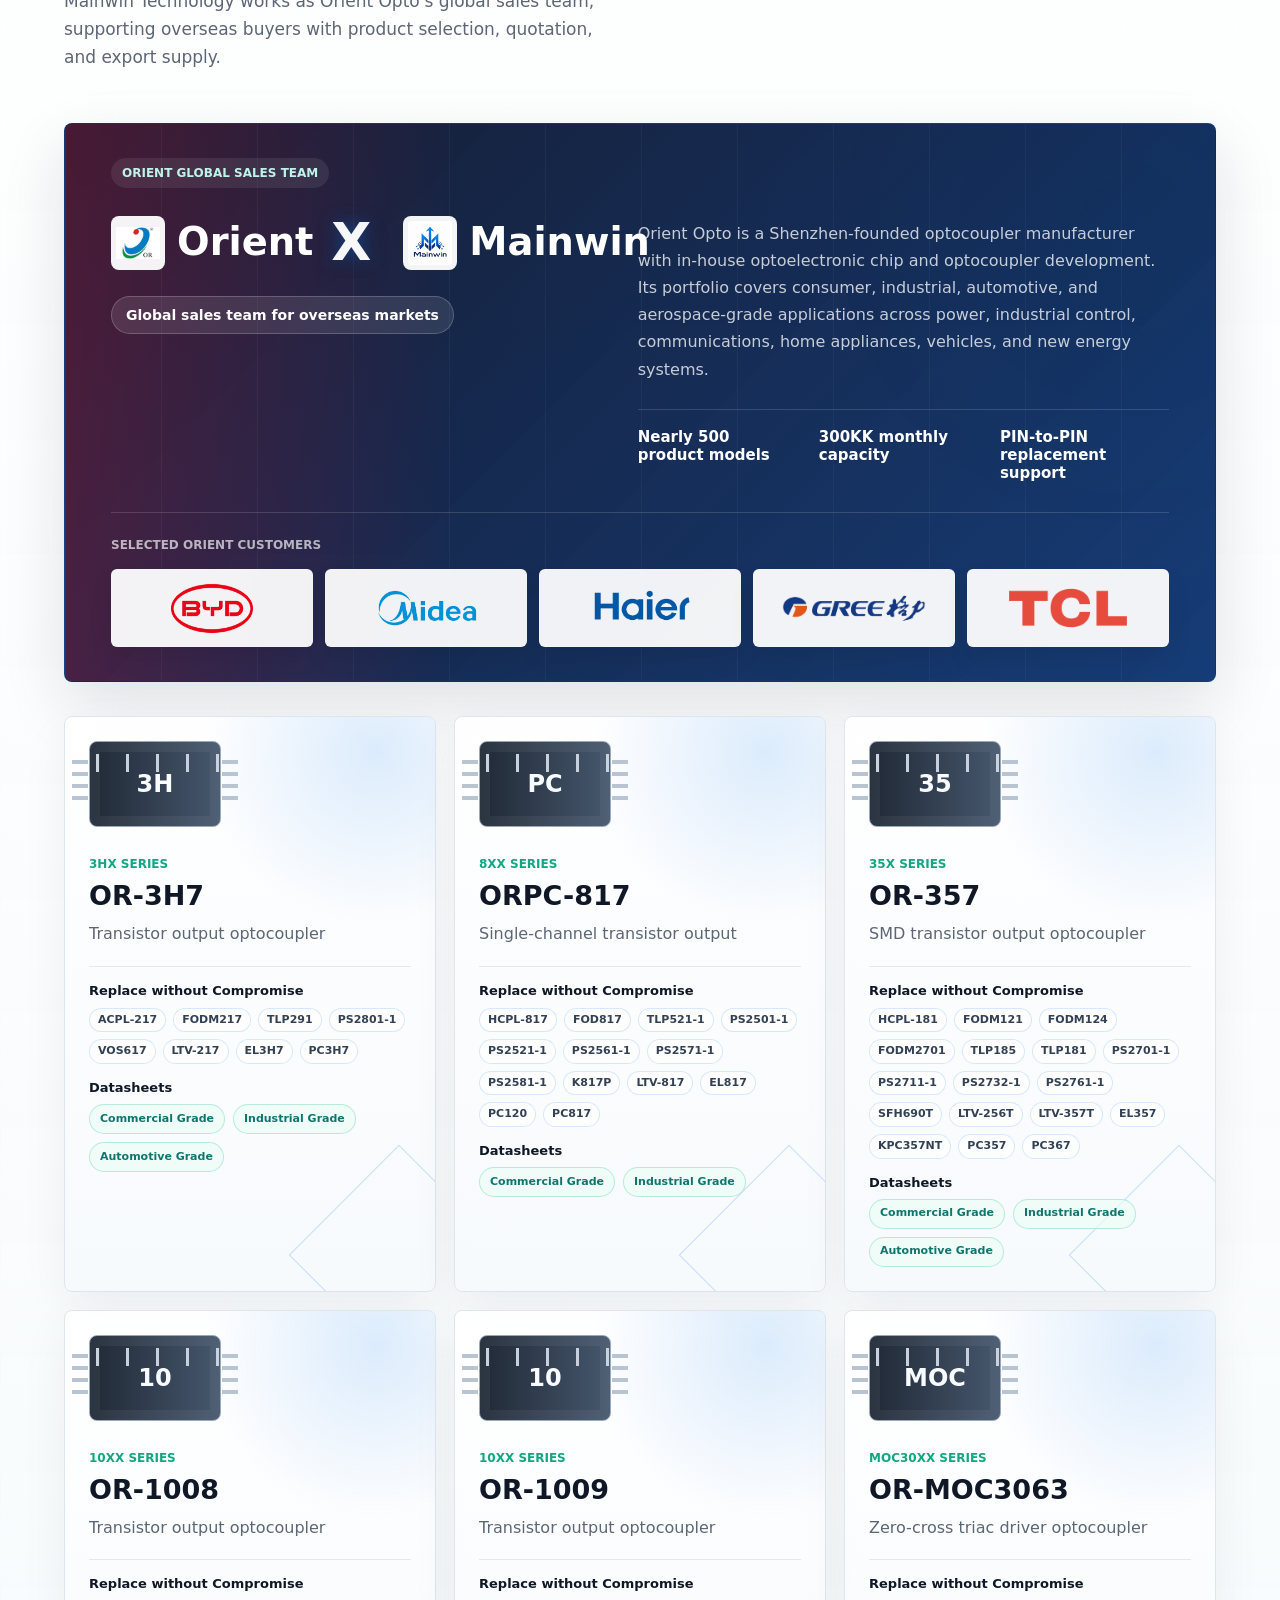
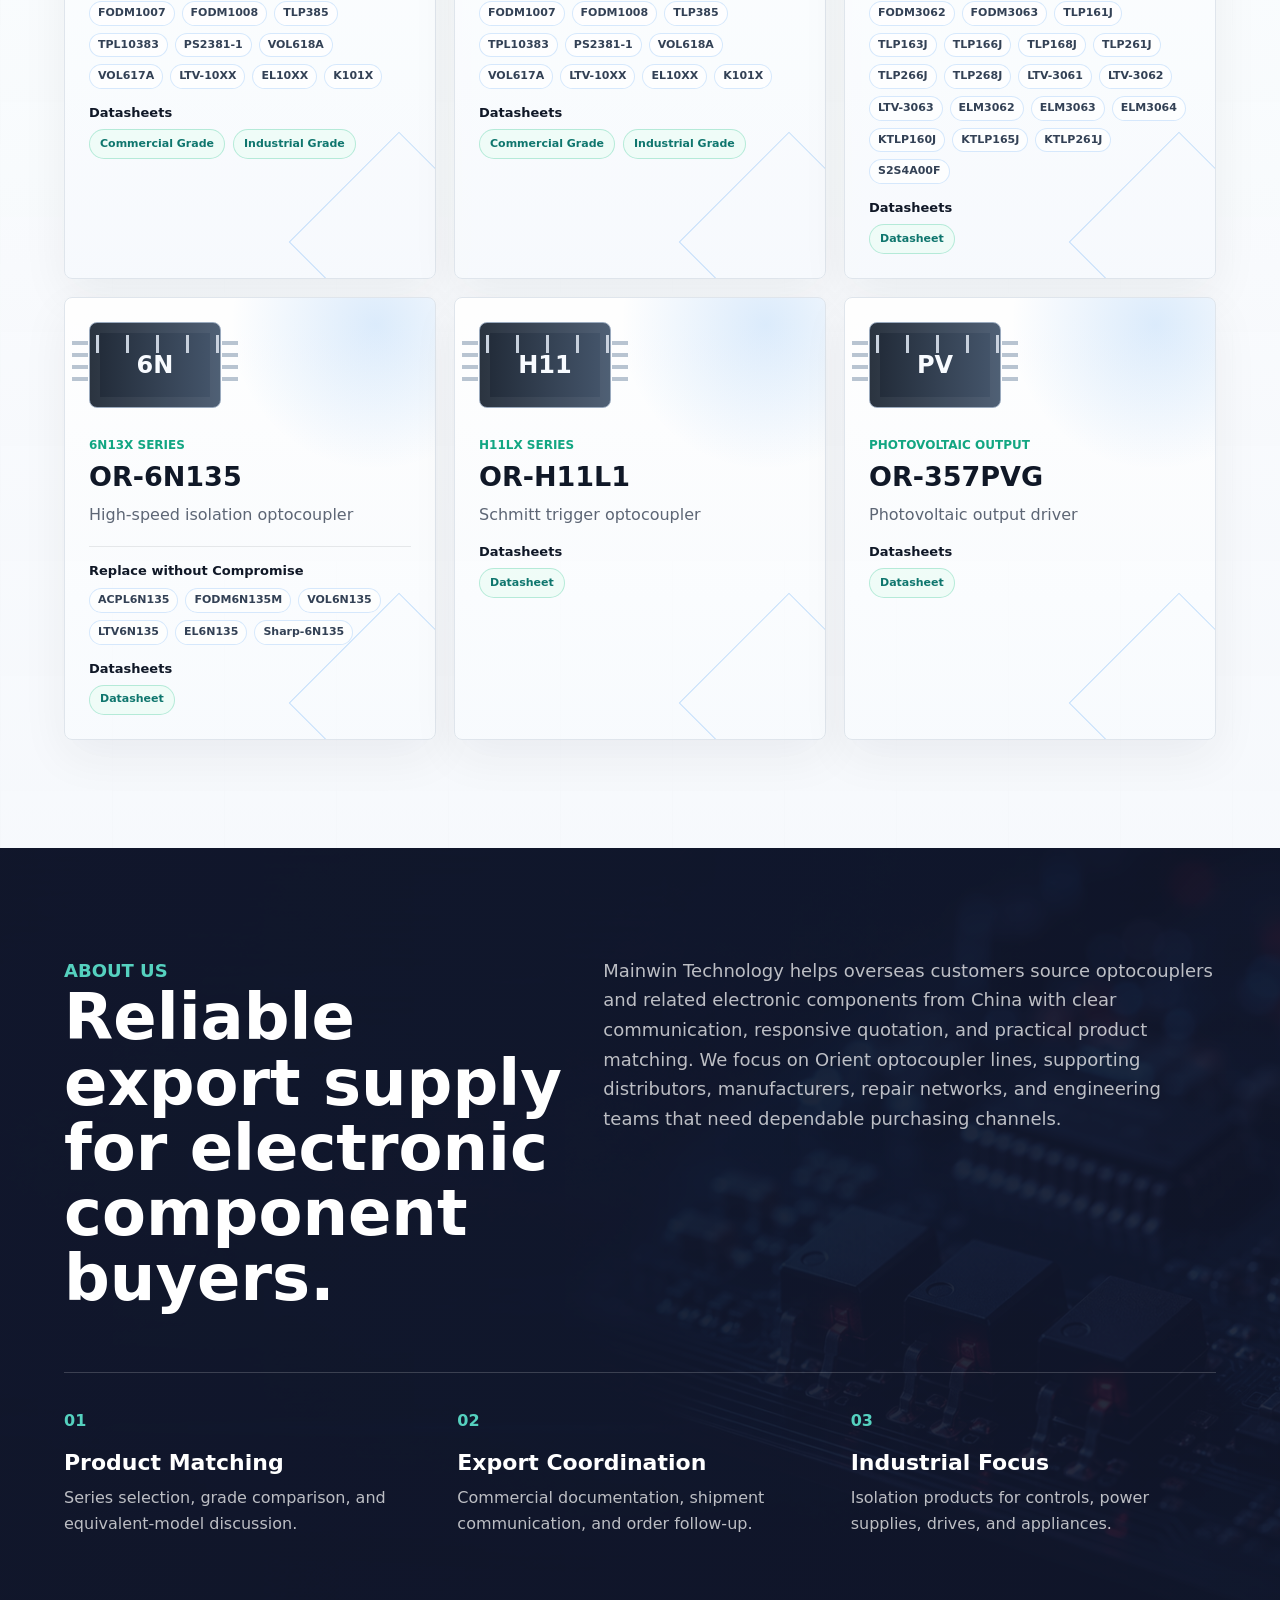
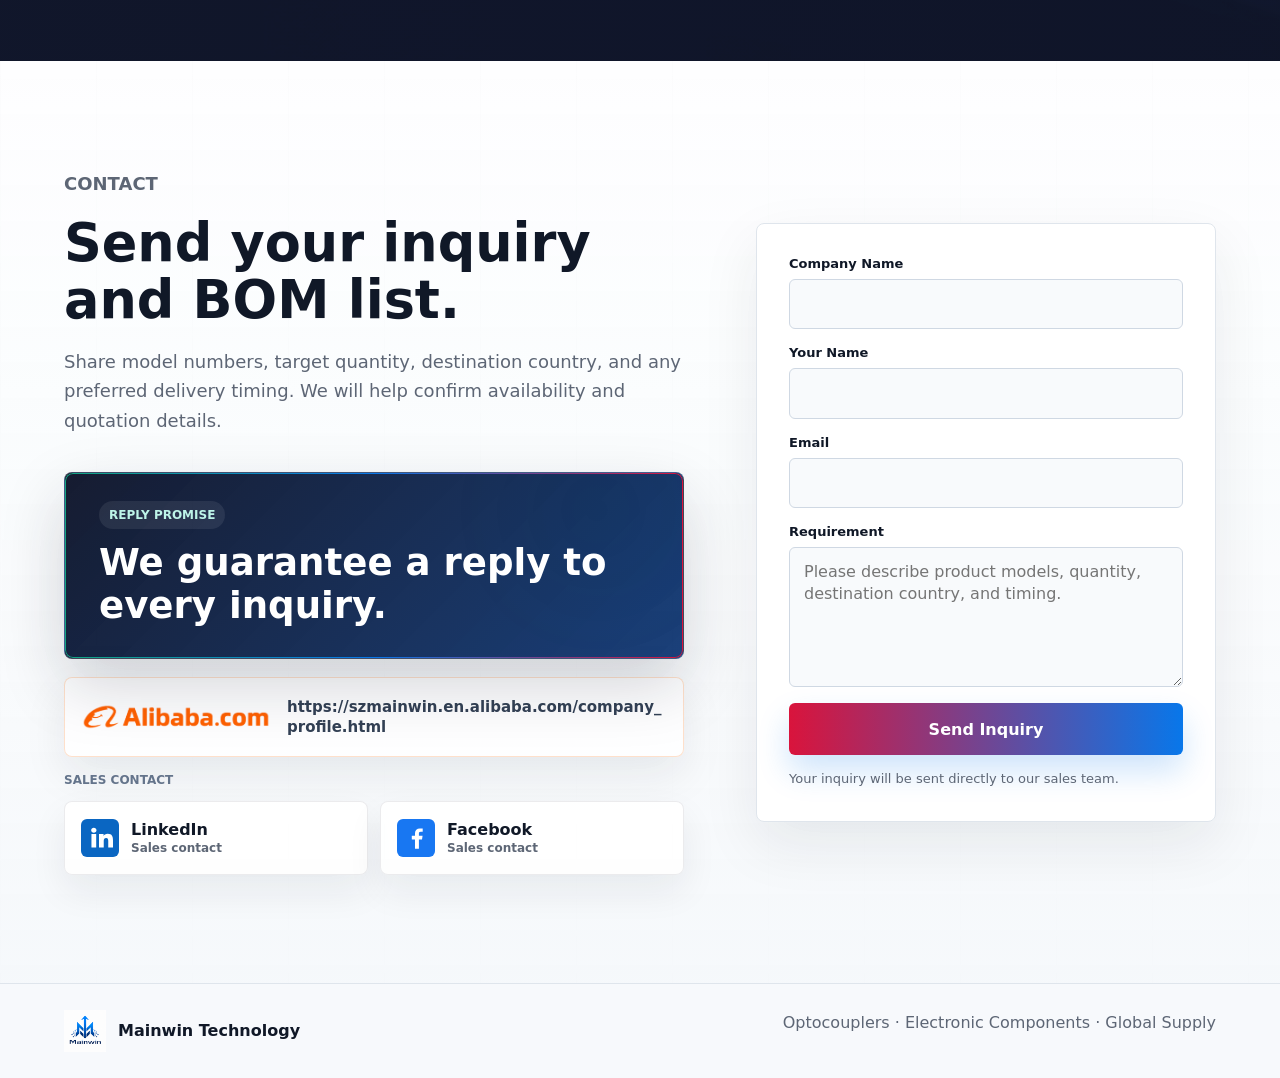
==== commit 63d64f5e: "Add remaining product datasheets" ====
--- a/index.html
+++ b/index.html
@@ -313,6 +313,12 @@
                 <li>S2S4A00F</li>
               </ul>
             </div>
+            <div class="datasheet-list" aria-label="OR-MOC3063 datasheet download">
+              <strong>Datasheets</strong>
+              <div>
+                <a href="assets/datasheets/or-moc3063-datasheet.pdf" download>Datasheet</a>
+              </div>
+            </div>
           </article>
           <article class="product-card">
             <div class="chip"><span>6N</span></div>
@@ -330,18 +336,36 @@
                 <li>Sharp-6N135</li>
               </ul>
             </div>
+            <div class="datasheet-list" aria-label="OR-6N135 datasheet download">
+              <strong>Datasheets</strong>
+              <div>
+                <a href="assets/datasheets/or-6n135-datasheet.pdf" download>Datasheet</a>
+              </div>
+            </div>
           </article>
           <article class="product-card">
             <div class="chip"><span>H11</span></div>
             <p>H11LX Series</p>
             <h3>OR-H11L1</h3>
             <span>Schmitt trigger optocoupler</span>
+            <div class="datasheet-list" aria-label="OR-H11L1 datasheet download">
+              <strong>Datasheets</strong>
+              <div>
+                <a href="assets/datasheets/or-h11l1-datasheet.pdf" download>Datasheet</a>
+              </div>
+            </div>
           </article>
           <article class="product-card">
             <div class="chip"><span>PV</span></div>
             <p>Photovoltaic Output</p>
-            <h3>OR357PVG</h3>
+            <h3>OR-357PVG</h3>
             <span>Photovoltaic output driver</span>
+            <div class="datasheet-list" aria-label="OR-357PVG datasheet download">
+              <strong>Datasheets</strong>
+              <div>
+                <a href="assets/datasheets/or-357pvg-datasheet.pdf" download>Datasheet</a>
+              </div>
+            </div>
           </article>
         </div>
       </section>
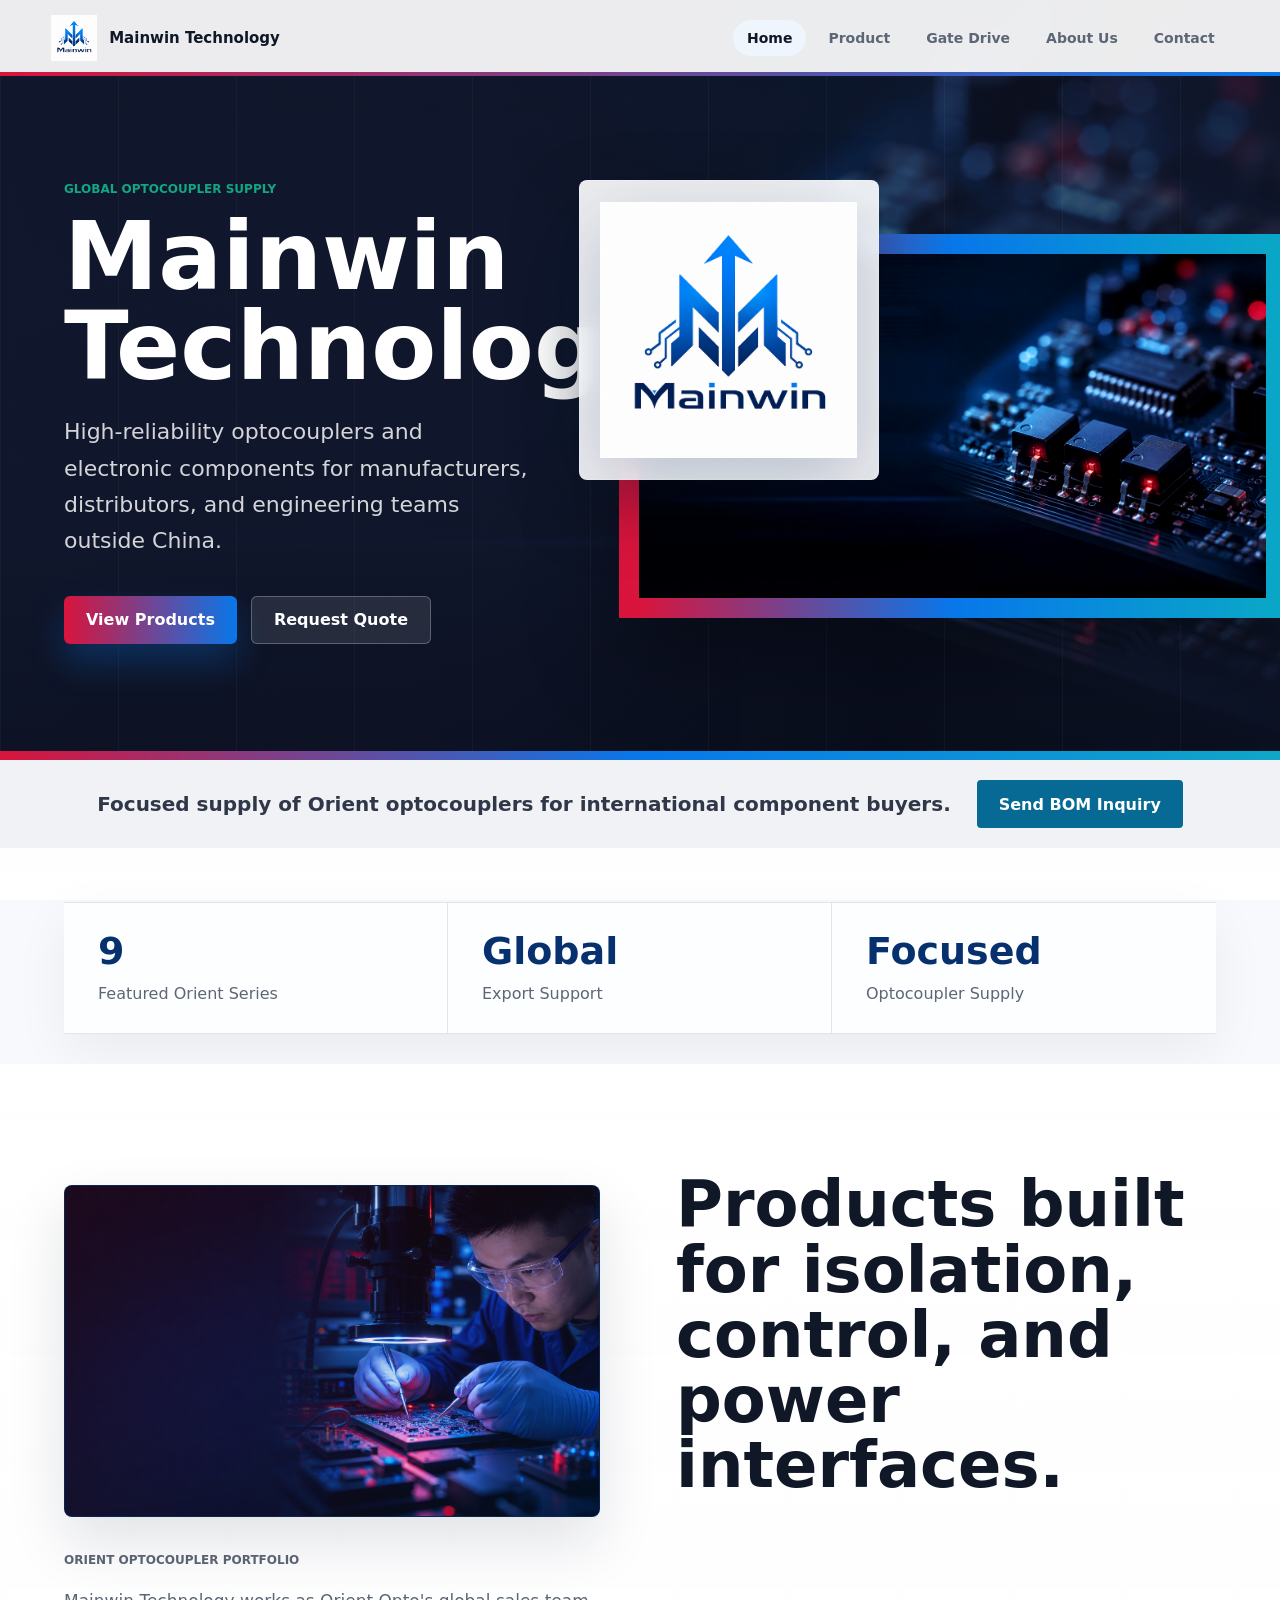
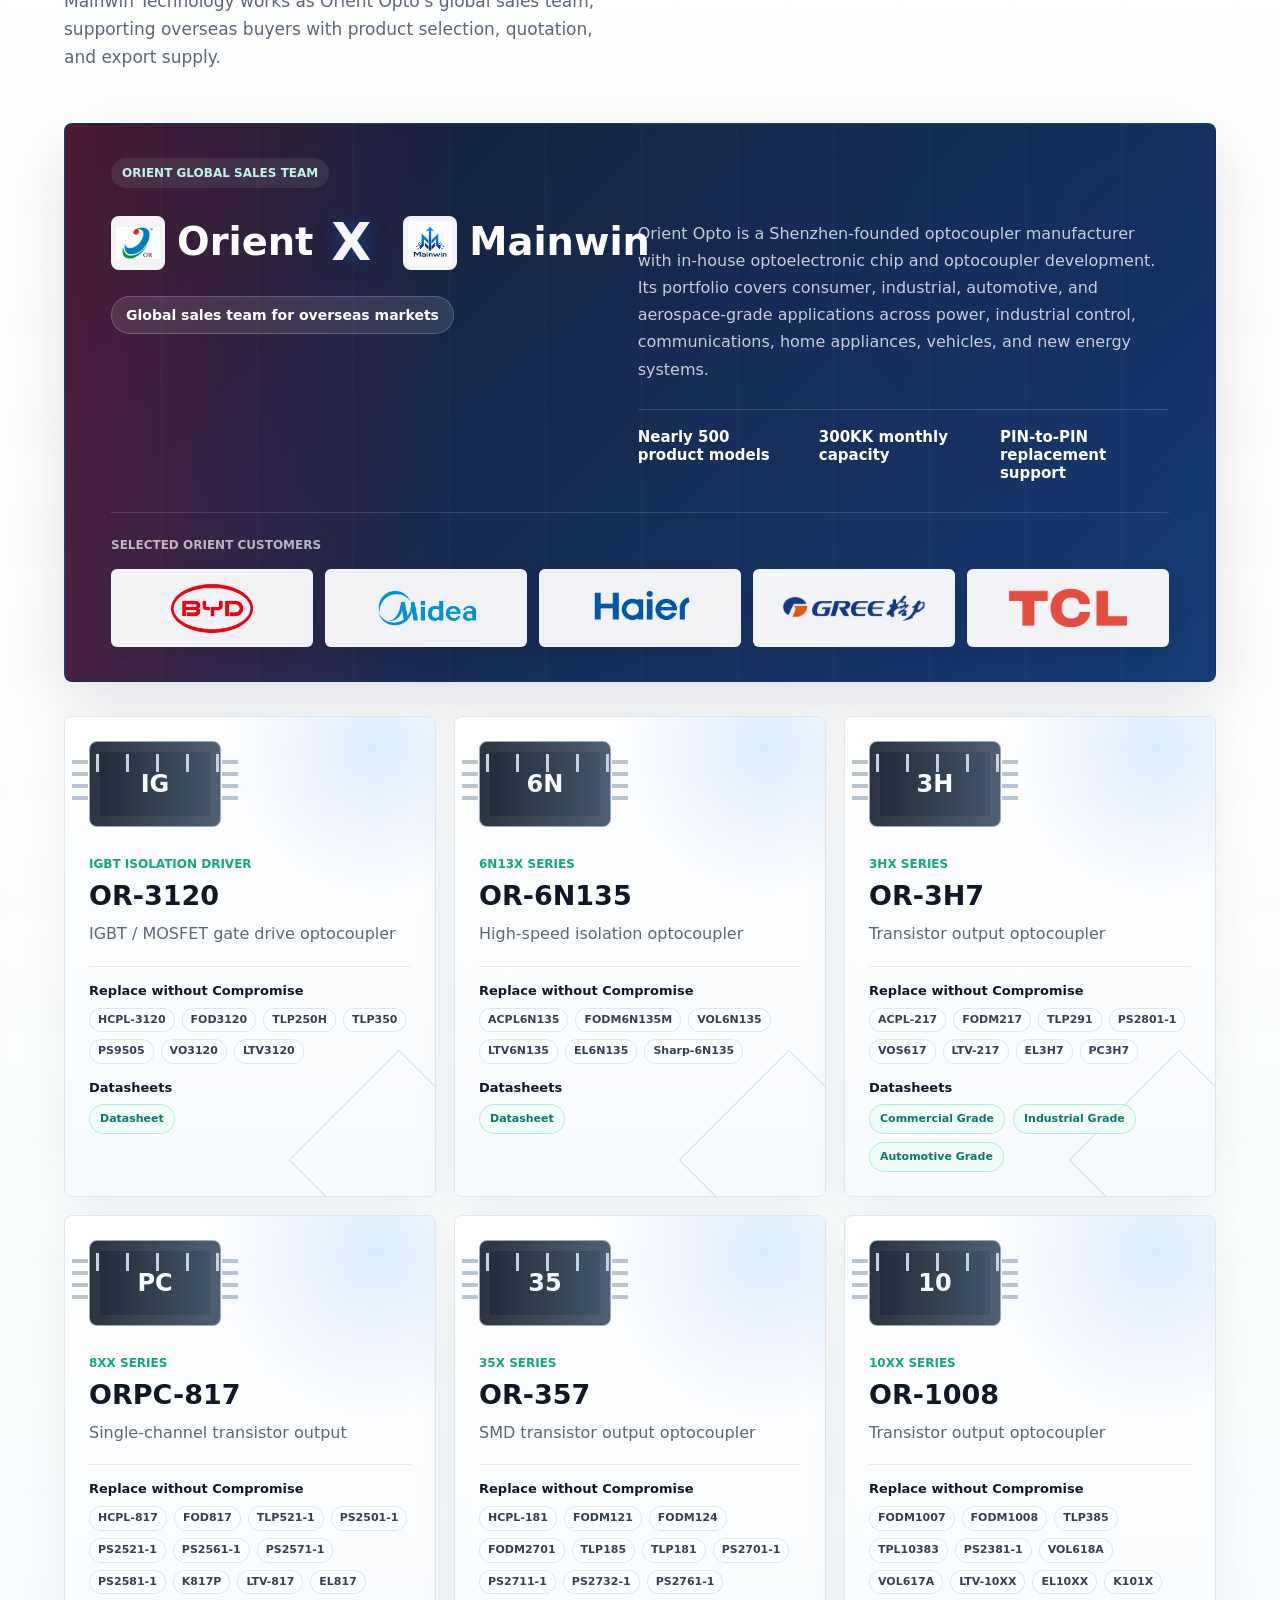
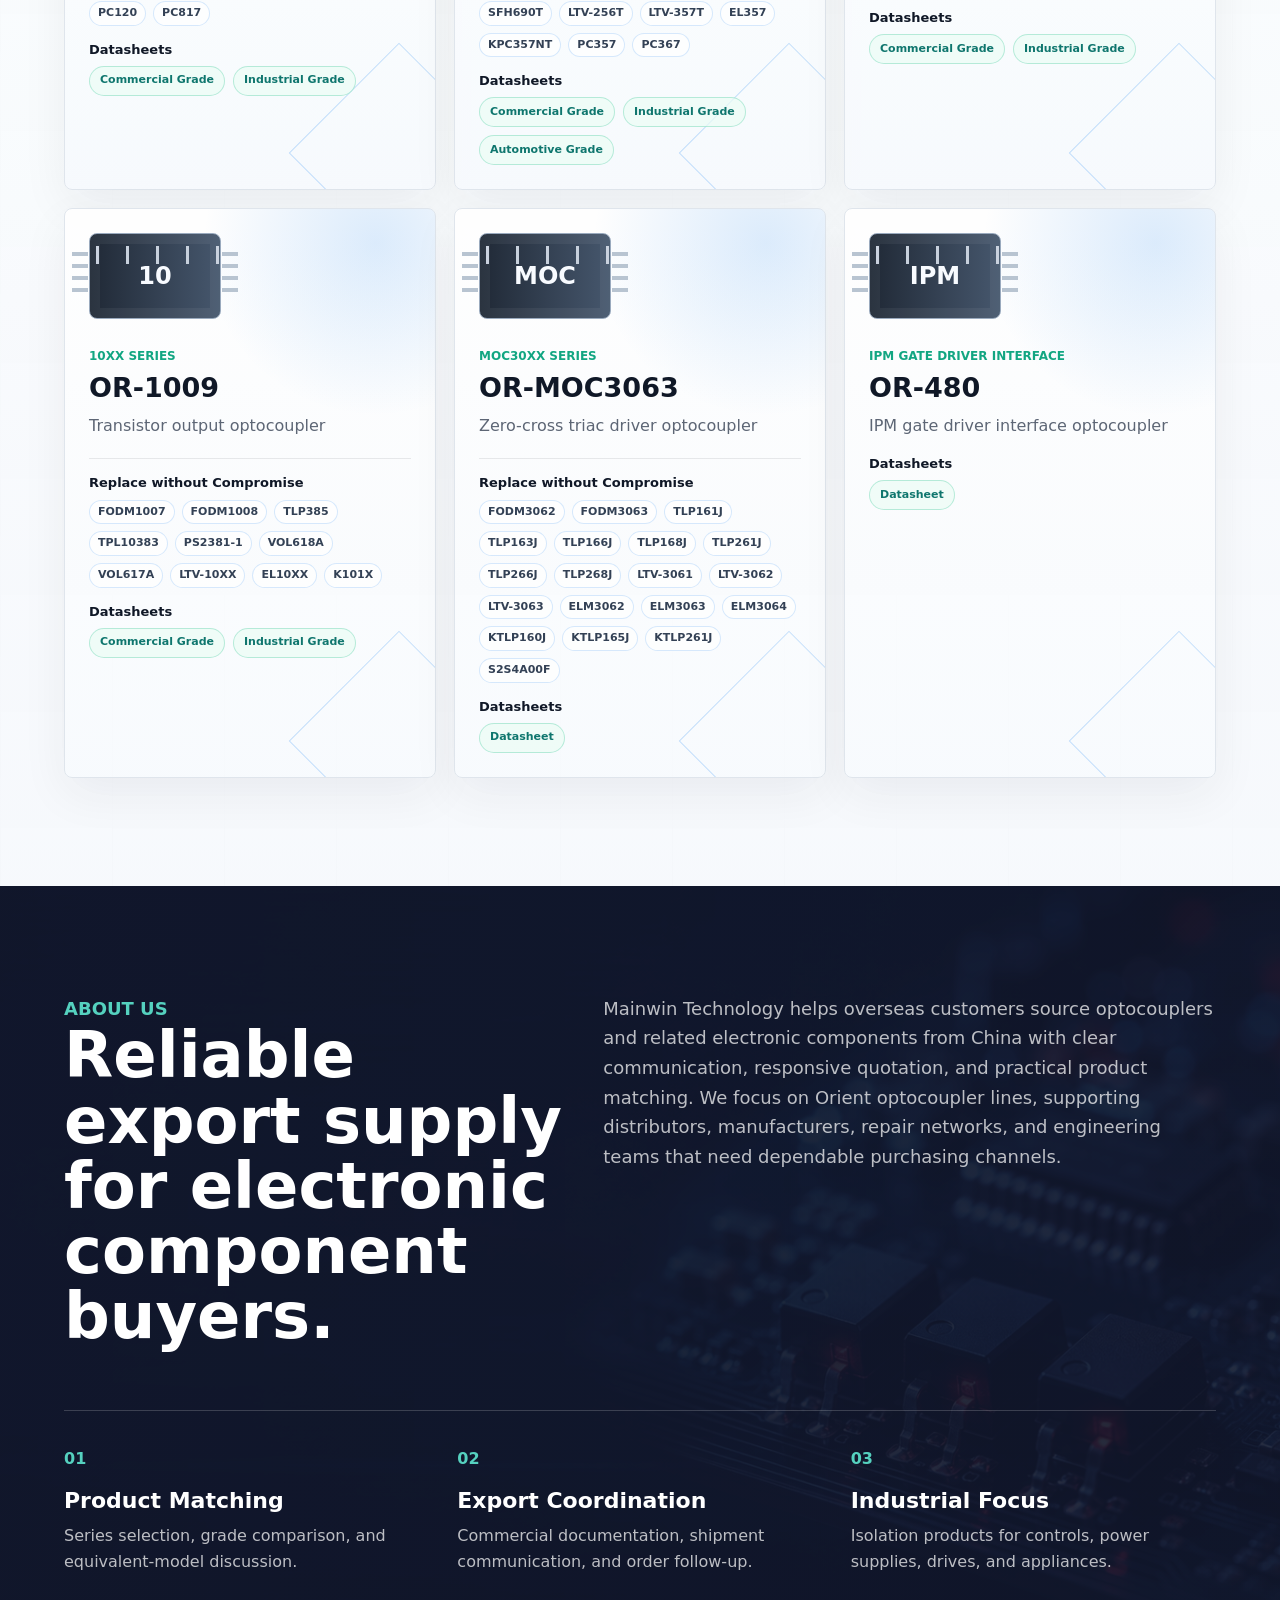
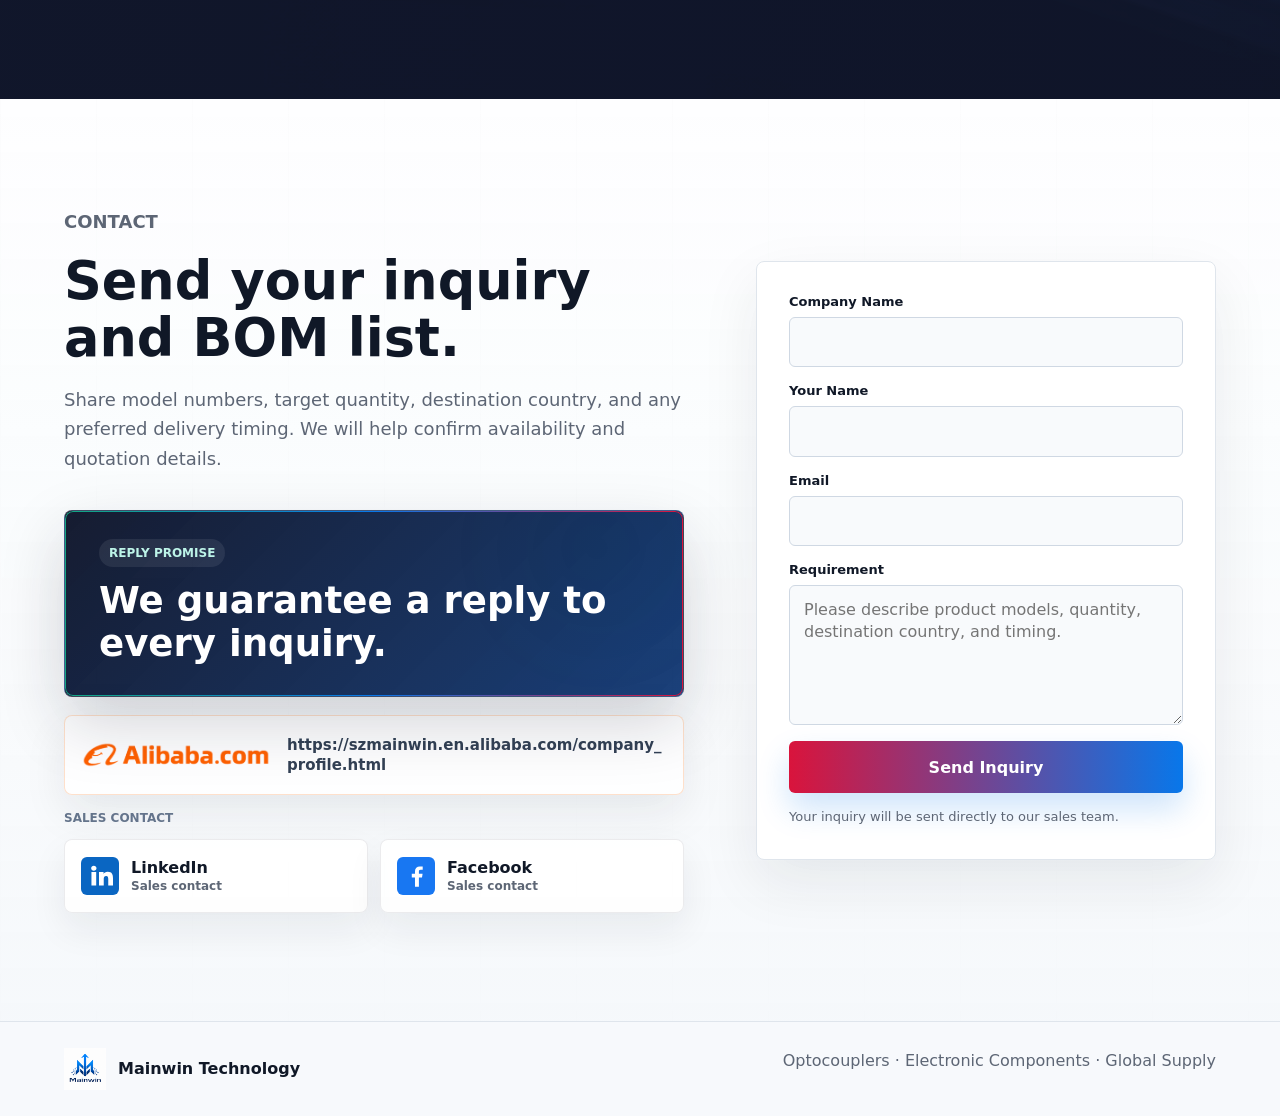
==== commit 348b652d: "Update product tables and datasheets" ====
--- a/index.html
+++ b/index.html
@@ -8,7 +8,7 @@
       name="description"
       content="Mainwin Technology supplies Orient optocouplers and electronic components to international industrial customers."
     />
-    <link rel="stylesheet" href="styles.css?v=20260614-customer-logos-final" />
+    <link rel="stylesheet" href="styles.css?v=20260627-product-menu-local" />
   </head>
   <body>
     <header class="site-header" aria-label="Main navigation">
@@ -22,11 +22,37 @@
       </button>
       <nav class="nav-links">
         <a href="#home">Home</a>
-        <a href="#product">Product</a>
+        <a href="#product-menu" data-product-menu-trigger>Product</a>
+        <a href="gate-drive-optocouplers.html">Gate Drive</a>
         <a href="#about">About Us</a>
         <a href="#contact">Contact</a>
       </nav>
     </header>
+
+    <div class="product-menu-overlay" data-product-menu>
+      <button class="product-menu-scrim" type="button" data-product-menu-close aria-label="Close product menu"></button>
+      <aside class="product-menu-panel" id="product-menu" aria-label="Product lines">
+        <button class="product-menu-close" type="button" data-product-menu-close aria-label="Close product menu">
+          <span></span>
+          <span></span>
+        </button>
+        <div class="product-menu-head">
+          <strong>Products</strong>
+          <span>Orient optocoupler lines</span>
+        </div>
+        <nav>
+          <a href="products.html#transistor">Transistor Optocouplers</a>
+          <a href="products.html#darlington">Darlington Optocouplers</a>
+          <a href="products.html#high-speed">High-Speed Isolation Amplifier Optocouplers</a>
+          <a href="products.html#triac">Triac Optocouplers</a>
+          <a href="products.html#ssr">Solid-State Relay SSR Optocouplers</a>
+          <a href="products.html#igbt">IGBT Isolation Drivers</a>
+          <a href="products.html#schmitt">Schmitt Trigger Optocouplers</a>
+          <a href="products.html#ipm">IPM Gate Driver Interface Optocouplers</a>
+          <a href="products.html#photovoltaic">Photovoltaic Output Optocouplers</a>
+        </nav>
+      </aside>
+    </div>
 
     <main>
       <section class="hero" id="home">
@@ -38,7 +64,7 @@
             distributors, and engineering teams outside China.
           </p>
           <div class="hero-actions">
-            <a class="primary-link" href="#product">View Products</a>
+            <a class="primary-link" href="#product-menu" data-product-menu-trigger>View Products</a>
             <a class="secondary-link" href="#contact">Request Quote</a>
           </div>
         </div>
@@ -134,6 +160,53 @@
         </div>
 
         <div class="product-grid">
+          <article class="product-card">
+            <div class="chip"><span>IG</span></div>
+            <p>IGBT Isolation Driver</p>
+            <h3>OR-3120</h3>
+            <span>IGBT / MOSFET gate drive optocoupler</span>
+            <div class="replacement-list" aria-label="OR-3120 replacement models">
+              <strong>Replace without Compromise</strong>
+              <ul>
+                <li>HCPL-3120</li>
+                <li>FOD3120</li>
+                <li>TLP250H</li>
+                <li>TLP350</li>
+                <li>PS9505</li>
+                <li>VO3120</li>
+                <li>LTV3120</li>
+              </ul>
+            </div>
+            <div class="datasheet-list" aria-label="OR-3120 datasheet download">
+              <strong>Datasheets</strong>
+              <div>
+                <a href="assets/datasheets/or-3120-datasheet.pdf" download>Datasheet</a>
+              </div>
+            </div>
+          </article>
+          <article class="product-card">
+            <div class="chip"><span>6N</span></div>
+            <p>6N13X Series</p>
+            <h3>OR-6N135</h3>
+            <span>High-speed isolation optocoupler</span>
+            <div class="replacement-list" aria-label="OR-6N135 replacement models">
+              <strong>Replace without Compromise</strong>
+              <ul>
+                <li>ACPL6N135</li>
+                <li>FODM6N135M</li>
+                <li>VOL6N135</li>
+                <li>LTV6N135</li>
+                <li>EL6N135</li>
+                <li>Sharp-6N135</li>
+              </ul>
+            </div>
+            <div class="datasheet-list" aria-label="OR-6N135 datasheet download">
+              <strong>Datasheets</strong>
+              <div>
+                <a href="assets/datasheets/or-6n135-datasheet.pdf" download>Datasheet</a>
+              </div>
+            </div>
+          </article>
           <article class="product-card">
             <div class="chip"><span>3H</span></div>
             <p>3HX Series</p>
@@ -321,49 +394,14 @@
             </div>
           </article>
           <article class="product-card">
-            <div class="chip"><span>6N</span></div>
-            <p>6N13X Series</p>
-            <h3>OR-6N135</h3>
-            <span>High-speed isolation optocoupler</span>
-            <div class="replacement-list" aria-label="OR-6N135 replacement models">
-              <strong>Replace without Compromise</strong>
-              <ul>
-                <li>ACPL6N135</li>
-                <li>FODM6N135M</li>
-                <li>VOL6N135</li>
-                <li>LTV6N135</li>
-                <li>EL6N135</li>
-                <li>Sharp-6N135</li>
-              </ul>
-            </div>
-            <div class="datasheet-list" aria-label="OR-6N135 datasheet download">
-              <strong>Datasheets</strong>
-              <div>
-                <a href="assets/datasheets/or-6n135-datasheet.pdf" download>Datasheet</a>
-              </div>
-            </div>
-          </article>
-          <article class="product-card">
-            <div class="chip"><span>H11</span></div>
-            <p>H11LX Series</p>
-            <h3>OR-H11L1</h3>
-            <span>Schmitt trigger optocoupler</span>
-            <div class="datasheet-list" aria-label="OR-H11L1 datasheet download">
-              <strong>Datasheets</strong>
-              <div>
-                <a href="assets/datasheets/or-h11l1-datasheet.pdf" download>Datasheet</a>
-              </div>
-            </div>
-          </article>
-          <article class="product-card">
-            <div class="chip"><span>PV</span></div>
-            <p>Photovoltaic Output</p>
-            <h3>OR-357PVG</h3>
-            <span>Photovoltaic output driver</span>
-            <div class="datasheet-list" aria-label="OR-357PVG datasheet download">
-              <strong>Datasheets</strong>
-              <div>
-                <a href="assets/datasheets/or-357pvg-datasheet.pdf" download>Datasheet</a>
+            <div class="chip"><span>IPM</span></div>
+            <p>IPM Gate Driver Interface</p>
+            <h3>OR-480</h3>
+            <span>IPM gate driver interface optocoupler</span>
+            <div class="datasheet-list" aria-label="OR-480 datasheet download">
+              <strong>Datasheets</strong>
+              <div>
+                <a href="assets/datasheets/or-480-datasheet.pdf" download>Datasheet</a>
               </div>
             </div>
           </article>
--- a/styles.css
+++ b/styles.css
@@ -98,6 +98,139 @@
   background: #eef5fd;
 }
 
+.product-menu-overlay {
+  position: fixed;
+  inset: 0;
+  z-index: 35;
+  display: grid;
+  grid-template-columns: minmax(320px, 420px) 1fr;
+  pointer-events: none;
+  opacity: 0;
+  transition: opacity 180ms ease;
+}
+
+.product-menu-overlay.open {
+  pointer-events: auto;
+  opacity: 1;
+}
+
+.product-menu-open {
+  overflow: hidden;
+}
+
+.product-menu-scrim {
+  position: absolute;
+  inset: 0;
+  border: 0;
+  background: rgba(8, 15, 31, 0.46);
+  cursor: default;
+}
+
+.product-menu-panel {
+  position: relative;
+  display: flex;
+  flex-direction: column;
+  width: min(440px, 86vw);
+  min-height: 100vh;
+  max-height: 100vh;
+  overflow-y: auto;
+  padding: 86px 24px 28px;
+  color: #fff;
+  background:
+    linear-gradient(180deg, rgba(17, 23, 44, 0.99), rgba(18, 35, 74, 0.98)),
+    repeating-linear-gradient(90deg, rgba(255, 255, 255, 0.045) 0 1px, transparent 1px 108px);
+  box-shadow: 28px 0 80px rgba(16, 24, 39, 0.34);
+  transform: translateX(-102%);
+  transition: transform 220ms ease;
+}
+
+.product-menu-overlay.open .product-menu-panel {
+  transform: translateX(0);
+}
+
+.product-menu-close {
+  position: absolute;
+  top: 26px;
+  left: 24px;
+  width: 42px;
+  height: 42px;
+  border: 0;
+  border-radius: 999px;
+  background: rgba(255, 255, 255, 0.1);
+}
+
+.product-menu-close span {
+  position: absolute;
+  top: 20px;
+  left: 11px;
+  width: 20px;
+  height: 3px;
+  border-radius: 999px;
+  background: #fff;
+}
+
+.product-menu-close span:first-child {
+  transform: rotate(45deg);
+}
+
+.product-menu-close span:last-child {
+  transform: rotate(-45deg);
+}
+
+.product-menu-head {
+  padding: 0 8px 26px;
+  border-bottom: 1px solid rgba(255, 255, 255, 0.12);
+}
+
+.product-menu-head strong {
+  display: block;
+  margin-bottom: 10px;
+  font-size: clamp(44px, 6vw, 58px);
+  line-height: 0.95;
+}
+
+.product-menu-head span {
+  color: rgba(255, 255, 255, 0.68);
+  font-size: 13px;
+  font-weight: 900;
+  text-transform: uppercase;
+}
+
+.product-menu-panel nav {
+  display: grid;
+  gap: 8px;
+  padding: 18px 0 28px;
+}
+
+.product-menu-panel nav a {
+  position: relative;
+  display: flex;
+  align-items: center;
+  min-height: 58px;
+  padding: 12px 46px 12px 18px;
+  border-radius: 8px;
+  color: rgba(255, 255, 255, 0.84);
+  font-size: 18px;
+  font-weight: 850;
+  line-height: 1.2;
+  transition: background 180ms ease, color 180ms ease, transform 180ms ease;
+}
+
+.product-menu-panel nav a::after {
+  position: absolute;
+  right: 18px;
+  color: rgba(255, 255, 255, 0.48);
+  content: "›";
+  font-size: 32px;
+  line-height: 1;
+}
+
+.product-menu-panel nav a:hover {
+  color: #fff;
+  background: rgba(255, 255, 255, 0.11);
+  transform: translateX(3px);
+}
+
 .menu-toggle {
   display: none;
   width: 42px;
@@ -655,6 +788,714 @@
   background: rgba(209, 250, 229, 0.94);
 }
 
+.subpage-hero {
+  position: relative;
+  min-height: 610px;
+  padding: 138px clamp(20px, 5vw, 76px) 82px;
+  color: var(--ink);
+  background:
+    linear-gradient(115deg, rgba(255, 255, 255, 0.98) 0%, rgba(246, 249, 252, 0.94) 62%, rgba(232, 241, 255, 0.9) 100%),
+    repeating-linear-gradient(90deg, rgba(16, 24, 39, 0.035) 0 1px, transparent 1px 116px);
+  overflow: hidden;
+}
+
+.subpage-hero::before {
+  position: absolute;
+  inset: 0;
+  content: "";
+  background:
+    linear-gradient(90deg, rgba(217, 20, 60, 0.08), transparent 28%),
+    radial-gradient(circle at 90% 22%, rgba(8, 119, 234, 0.14), transparent 24%);
+  pointer-events: none;
+}
+
+.subpage-hero::after {
+  position: absolute;
+  right: 0;
+  bottom: 0;
+  left: 0;
+  height: 8px;
+  content: "";
+  background: linear-gradient(90deg, var(--red), var(--blue), #10a6c8);
+}
+
+.subpage-hero-copy {
+  position: relative;
+  z-index: 1;
+  max-width: 980px;
+}
+
+.subpage-hero h1 {
+  max-width: 880px;
+  margin-bottom: 22px;
+  color: var(--ink);
+  font-size: clamp(44px, 5.6vw, 72px);
+  line-height: 1.02;
+}
+
+.subpage-hero .lead {
+  max-width: 840px;
+  color: var(--muted);
+}
+
+.subpage-hero .secondary-link {
+  border-color: rgba(16, 24, 39, 0.16);
+  color: var(--ink);
+  background: rgba(255, 255, 255, 0.74);
+}
+
+.subpage-proof {
+  display: grid;
+  grid-template-columns: repeat(3, minmax(0, 1fr));
+  gap: 12px;
+  max-width: 900px;
+  margin-top: 42px;
+}
+
+.subpage-proof div {
+  min-height: 112px;
+  padding: 22px;
+  border: 1px solid rgba(223, 229, 236, 0.96);
+  border-radius: 8px;
+  background: rgba(255, 255, 255, 0.78);
+  box-shadow: 0 18px 46px rgba(16, 24, 39, 0.06);
+}
+
+.subpage-proof strong {
+  display: block;
+  margin-bottom: 8px;
+  color: var(--ink);
+  font-size: clamp(24px, 3vw, 34px);
+  line-height: 1;
+}
+
+.subpage-proof span {
+  color: var(--muted);
+  font-size: 13px;
+  font-weight: 800;
+  text-transform: uppercase;
+}
+
+.article-heading {
+  max-width: 980px;
+  margin-bottom: 34px;
+}
+
+.article-heading.compact {
+  max-width: 800px;
+}
+
+.article-heading h2 {
+  margin-bottom: 20px;
+}
+
+.article-heading > p:not(.eyebrow) {
+  max-width: 900px;
+  color: var(--muted);
+  font-size: 18px;
+  line-height: 1.78;
+}
+
+.gate-diagram-grid {
+  display: grid;
+  grid-template-columns: minmax(0, 0.86fr) minmax(0, 1.14fr);
+  gap: 18px;
+}
+
+.gate-diagram-grid figure,
+.matrix-card,
+.package-notes article,
+.application-list article {
+  margin: 0;
+  border: 1px solid var(--line);
+  border-radius: 8px;
+  background: rgba(255, 255, 255, 0.86);
+  box-shadow: 0 18px 52px rgba(16, 24, 39, 0.06);
+}
+
+.gate-diagram-grid figure {
+  display: grid;
+  align-content: center;
+  min-height: 260px;
+  padding: 24px;
+}
+
+.gate-diagram-grid img {
+  display: block;
+  max-width: 100%;
+  max-height: 260px;
+  margin: 0 auto;
+  object-fit: contain;
+}
+
+.gate-diagram-grid figcaption {
+  margin-top: 18px;
+  color: var(--muted);
+  font-size: 12px;
+  font-weight: 900;
+  text-align: center;
+  text-transform: uppercase;
+}
+
+.feature-band,
+.matrix-section {
+  background:
+    linear-gradient(180deg, rgba(255, 255, 255, 0.95), rgba(246, 249, 252, 0.88)),
+    repeating-linear-gradient(90deg, rgba(16, 24, 39, 0.035) 0 1px, transparent 1px 112px);
+}
+
+.feature-grid {
+  display: grid;
+  grid-template-columns: repeat(5, minmax(0, 1fr));
+  gap: 14px;
+}
+
+.feature-grid article {
+  min-height: 250px;
+  padding: 22px;
+  border: 1px solid rgba(223, 229, 236, 0.9);
+  border-radius: 8px;
+  background:
+    radial-gradient(circle at 86% 12%, rgba(8, 119, 234, 0.12), transparent 32%),
+    rgba(255, 255, 255, 0.9);
+  box-shadow: 0 18px 48px rgba(16, 24, 39, 0.06);
+}
+
+.feature-grid span {
+  display: inline-grid;
+  place-items: center;
+  width: 38px;
+  height: 38px;
+  margin-bottom: 48px;
+  border-radius: 999px;
+  color: #fff;
+  background: linear-gradient(135deg, var(--red), var(--blue));
+  font-size: 12px;
+  font-weight: 900;
+}
+
+.feature-grid h3,
+.package-notes h3,
+.application-list h3 {
+  margin-bottom: 10px;
+  font-size: 19px;
+}
+
+.feature-grid p,
+.package-notes p,
+.application-list p,
+.gate-cta p {
+  color: var(--muted);
+  line-height: 1.68;
+}
+
+.matrix-card {
+  overflow-x: auto;
+  padding: 8px;
+}
+
+.gate-matrix {
+  width: 100%;
+  min-width: 860px;
+  border-collapse: collapse;
+}
+
+.gate-matrix th,
+.gate-matrix td {
+  padding: 18px 16px;
+  border-bottom: 1px solid rgba(223, 229, 236, 0.96);
+  color: #334155;
+  font-size: 14px;
+  font-weight: 800;
+  text-align: left;
+  vertical-align: middle;
+}
+
+.gate-matrix thead th {
+  color: #fff;
+  background: #142247;
+  font-size: 12px;
+  letter-spacing: 0.02em;
+  text-transform: uppercase;
+}
+
+.gate-matrix tbody th {
+  width: 128px;
+  color: var(--ink);
+  background: rgba(238, 245, 253, 0.72);
+  font-size: 17px;
+}
+
+.gate-matrix td:empty::before {
+  color: #b8c4d1;
+  content: "-";
+  font-weight: 700;
+}
+
+.package-notes {
+  display: grid;
+  grid-template-columns: repeat(3, minmax(0, 1fr));
+  gap: 16px;
+  margin-top: 18px;
+}
+
+.package-notes article,
+.application-list article {
+  padding: 22px;
+}
+
+.application-list {
+  display: grid;
+  grid-template-columns: repeat(2, minmax(0, 1fr));
+  gap: 14px;
+}
+
+.application-list-wide {
+  grid-template-columns: repeat(4, minmax(0, 1fr));
+}
+
+.application-list article {
+  min-height: 260px;
+}
+
+.application-list span {
+  display: inline-grid;
+  place-items: center;
+  width: 38px;
+  height: 38px;
+  margin-bottom: 46px;
+  border-radius: 999px;
+  color: #fff;
+  background: linear-gradient(135deg, var(--red), var(--blue));
+  font-size: 12px;
+  font-weight: 900;
+}
+
+.gate-cta {
+  display: flex;
+  align-items: center;
+  justify-content: space-between;
+  gap: 30px;
+  color: #fff;
+  background:
+    linear-gradient(90deg, rgba(17, 23, 44, 0.96), rgba(7, 48, 111, 0.88)),
+    url("assets/hero-electronics.png") center / cover;
+}
+
+.gate-cta h2 {
+  max-width: 760px;
+  margin-bottom: 14px;
+  color: #fff;
+}
+
+.gate-cta p:not(.eyebrow) {
+  max-width: 760px;
+  color: rgba(255, 255, 255, 0.78);
+  font-size: 17px;
+}
+
+.product-page {
+  background:
+    linear-gradient(180deg, rgba(245, 248, 252, 0.98), rgba(238, 244, 250, 0.92)),
+    radial-gradient(circle at 86% 18%, rgba(8, 119, 234, 0.12), transparent 26%);
+}
+
+.product-page-hero {
+  display: block;
+  padding: 138px clamp(20px, 5vw, 76px) 54px;
+  border-bottom: 1px solid rgba(223, 229, 236, 0.9);
+  background:
+    radial-gradient(circle at 82% 18%, rgba(8, 119, 234, 0.12), transparent 28%),
+    linear-gradient(115deg, rgba(255, 255, 255, 0.96), rgba(234, 242, 252, 0.84)),
+    repeating-linear-gradient(90deg, rgba(16, 24, 39, 0.032) 0 1px, transparent 1px 108px);
+}
+
+.product-page-hero h1 {
+  max-width: 840px;
+  margin-bottom: 18px;
+  color: var(--ink);
+  font-size: clamp(42px, 5.6vw, 72px);
+  line-height: 1;
+}
+
+.product-page-hero .lead {
+  max-width: 760px;
+  font-size: clamp(17px, 1.7vw, 21px);
+}
+
+.product-page-summary {
+  display: grid;
+  gap: 12px;
+}
+
+.product-page-summary div {
+  padding: 20px;
+  border: 1px solid rgba(223, 229, 236, 0.92);
+  border-radius: 8px;
+  background: rgba(255, 255, 255, 0.76);
+  box-shadow: 0 18px 42px rgba(16, 24, 39, 0.05);
+}
+
+.product-page-summary strong {
+  display: block;
+  margin-bottom: 8px;
+  color: var(--ink);
+  font-size: 28px;
+  line-height: 1;
+}
+
+.product-page-summary span {
+  color: var(--muted);
+  font-size: 12px;
+  font-weight: 900;
+  text-transform: uppercase;
+}
+
+.catalog-layout {
+  scroll-margin-top: 96px;
+  display: block;
+  padding: 28px clamp(20px, 5vw, 76px) 96px;
+}
+
+.catalog-layout[hidden] {
+  display: none;
+}
+
+.product-family-switcher {
+  position: sticky;
+  top: 76px;
+  z-index: 8;
+  padding: 0 clamp(20px, 5vw, 76px);
+  border-bottom: 1px solid rgba(203, 213, 225, 0.8);
+  background:
+    linear-gradient(180deg, rgba(248, 251, 255, 0.96), rgba(239, 246, 253, 0.92)),
+    repeating-linear-gradient(90deg, rgba(16, 24, 39, 0.028) 0 1px, transparent 1px 104px);
+  backdrop-filter: blur(18px);
+}
+
+.product-family-tabs {
+  display: flex;
+  gap: 0;
+  overflow-x: auto;
+  padding: 14px 0 0;
+  scrollbar-width: thin;
+}
+
+.product-family-tabs button {
+  position: relative;
+  flex: 0 0 auto;
+  min-height: 58px;
+  padding: 0 22px;
+  border: 0;
+  border-bottom: 5px solid rgba(8, 137, 220, 0.16);
+  border-radius: 8px 8px 0 0;
+  color: #536173;
+  background: transparent;
+  font: inherit;
+  font-size: 15px;
+  font-weight: 900;
+  line-height: 1.18;
+  white-space: nowrap;
+}
+
+.product-family-tabs button:hover {
+  color: var(--ink);
+  background: rgba(255, 255, 255, 0.64);
+}
+
+.product-family-tabs button.active {
+  color: #fff;
+  border-color: #0889dc;
+  background:
+    linear-gradient(90deg, rgba(10, 133, 216, 0.96), rgba(8, 119, 234, 0.9)),
+    #0889dc;
+  box-shadow: 0 12px 26px rgba(8, 119, 234, 0.16);
+}
+
+.product-family-panel {
+  position: sticky;
+  top: 102px;
+  align-self: start;
+  overflow: hidden;
+  border-radius: 8px;
+  color: #fff;
+  background:
+    linear-gradient(180deg, rgba(17, 23, 44, 0.98), rgba(20, 34, 71, 0.98)),
+    #11172c;
+  box-shadow: 0 24px 60px rgba(16, 24, 39, 0.16);
+}
+
+.family-panel-head {
+  padding: 24px 24px 18px;
+  border-bottom: 1px solid rgba(255, 255, 255, 0.12);
+}
+
+.family-panel-head span {
+  display: block;
+  margin-bottom: 6px;
+  font-size: 28px;
+  font-weight: 900;
+}
+
+.family-panel-head small {
+  color: rgba(255, 255, 255, 0.62);
+  font-size: 12px;
+  font-weight: 800;
+  text-transform: uppercase;
+}
+
+.product-family-panel nav {
+  display: grid;
+  padding: 10px;
+}
+
+.product-family-panel a {
+  display: flex;
+  align-items: center;
+  justify-content: space-between;
+  min-height: 54px;
+  padding: 0 14px;
+  border-radius: 6px;
+  color: rgba(255, 255, 255, 0.82);
+  font-size: 15px;
+  font-weight: 800;
+  line-height: 1.25;
+}
+
+.product-family-panel a::after {
+  color: rgba(255, 255, 255, 0.46);
+  content: "›";
+  font-size: 22px;
+  line-height: 1;
+}
+
+.product-family-panel a:hover,
+.product-family-panel a.active {
+  color: #fff;
+  background: rgba(255, 255, 255, 0.1);
+}
+
+.product-table-area {
+  min-width: 0;
+  width: 100%;
+}
+
+.table-toolbar {
+  display: flex;
+  align-items: end;
+  justify-content: space-between;
+  gap: 18px;
+  margin-bottom: 18px;
+}
+
+.table-toolbar h2 {
+  margin: 0;
+  font-size: clamp(32px, 4vw, 52px);
+}
+
+.table-inquiry-link {
+  display: inline-flex;
+  align-items: center;
+  justify-content: center;
+  min-height: 44px;
+  padding: 0 16px;
+  border: 1px solid rgba(8, 119, 234, 0.18);
+  border-radius: 6px;
+  color: #075eaa;
+  background: rgba(255, 255, 255, 0.68);
+  font-weight: 900;
+  white-space: nowrap;
+}
+
+.series-tabs {
+  display: flex;
+  gap: 8px;
+  margin-bottom: 14px;
+  overflow-x: auto;
+  padding-bottom: 4px;
+}
+
+.series-tabs button {
+  min-height: 44px;
+  padding: 0 18px;
+  border: 1px solid rgba(223, 229, 236, 0.9);
+  border-radius: 999px;
+  color: #4b5563;
+  background: rgba(255, 255, 255, 0.68);
+  font: inherit;
+  font-weight: 850;
+  white-space: nowrap;
+}
+
+.series-tabs button.active {
+  border-color: rgba(8, 119, 234, 0.22);
+  color: #fff;
+  background: linear-gradient(90deg, var(--red), var(--blue));
+}
+
+.spec-table-card {
+  overflow-x: auto;
+  border: 1px solid rgba(223, 229, 236, 0.96);
+  border-radius: 8px;
+  background: rgba(255, 255, 255, 0.82);
+  box-shadow: 0 22px 62px rgba(16, 24, 39, 0.08);
+}
+
+.spec-table {
+  width: 100%;
+  min-width: 1240px;
+  border-collapse: collapse;
+}
+
+.triac-table {
+  min-width: 1380px;
+}
+
+.ssr-table {
+  min-width: 1340px;
+}
+
+.spec-table th,
+.spec-table td {
+  padding: 14px 11px;
+  border-bottom: 1px solid rgba(223, 229, 236, 0.92);
+  color: #475569;
+  font-size: 12px;
+  font-weight: 750;
+  line-height: 1.35;
+  text-align: left;
+  vertical-align: middle;
+}
+
+.spec-table thead th {
+  color: rgba(255, 255, 255, 0.92);
+  background: #252b35;
+  font-size: 12px;
+  font-weight: 850;
+}
+
+.spec-table tbody tr:nth-child(odd) {
+  background: rgba(248, 250, 252, 0.72);
+}
+
+.spec-table td:first-child {
+  background: rgba(241, 245, 249, 0.72);
+}
+
+.spec-table th:first-child,
+.spec-table td:first-child {
+  min-width: 104px;
+}
+
+.spec-table td strong {
+  display: block;
+  color: var(--ink);
+  font-size: 14px;
+}
+
+.spec-table td small {
+  display: block;
+  margin-top: 3px;
+  color: #64748b;
+  font-size: 11px;
+  font-weight: 800;
+}
+
+.spec-table td a,
+.spec-table td button {
+  display: inline-flex;
+  align-items: center;
+  justify-content: center;
+  min-height: 30px;
+  padding: 0 10px;
+  border: 1px solid rgba(8, 119, 234, 0.18);
+  border-radius: 999px;
+  color: #075eaa;
+  background: #eef6ff;
+  font: inherit;
+  font-size: 11px;
+  font-weight: 900;
+}
+
+.spec-table td button:disabled {
+  border-color: rgba(203, 213, 225, 0.72);
+  color: #94a3b8;
+  background: rgba(241, 245, 249, 0.76);
+}
+
+.spec-table tbody tr:hover {
+  background: rgba(238, 245, 253, 0.9);
+}
+
+.spec-table td:first-child {
+  color: var(--ink);
+  background: rgba(241, 245, 249, 0.72);
+}
+
+.spec-table td strong {
+  display: block;
+  margin-bottom: 4px;
+  font-size: 15px;
+}
+
+.spec-table td small {
+  display: block;
+  color: var(--muted);
+  font-size: 11px;
+  font-weight: 850;
+}
+
+.spec-table a,
+.spec-table button {
+  display: inline-flex;
+  align-items: center;
+  justify-content: center;
+  min-height: 32px;
+  padding: 0 10px;
+  border: 1px solid rgba(8, 119, 234, 0.18);
+  border-radius: 6px;
+  color: #075eaa;
+  background: rgba(238, 245, 253, 0.82);
+  font: inherit;
+  font-size: 12px;
+  font-weight: 900;
+}
+
+.spec-table button:disabled {
+  cursor: not-allowed;
+  opacity: 0.56;
+}
+
+.catalog-placeholder {
+  min-height: 430px;
+}
+
+.placeholder-card {
+  max-width: 880px;
+  padding: clamp(28px, 5vw, 54px);
+  border: 1px solid rgba(203, 213, 225, 0.88);
+  border-radius: 8px;
+  background:
+    radial-gradient(circle at 88% 18%, rgba(8, 119, 234, 0.1), transparent 30%),
+    linear-gradient(135deg, rgba(255, 255, 255, 0.94), rgba(239, 246, 253, 0.82));
+  box-shadow: 0 22px 62px rgba(16, 24, 39, 0.08);
+}
+
+.placeholder-card h2 {
+  max-width: 760px;
+  margin: 0 0 14px;
+  color: var(--ink);
+  font-size: clamp(32px, 4vw, 52px);
+  line-height: 1.05;
+}
+
+.placeholder-card p:not(.eyebrow) {
+  max-width: 660px;
+  color: var(--muted);
+  font-size: 18px;
+  line-height: 1.65;
+}
+
 .about {
   background: linear-gradient(180deg, rgba(255, 255, 255, 0.62), rgba(245, 248, 251, 0.84));
 }
@@ -936,11 +1777,60 @@
     border-radius: 6px;
   }
 
+  .product-menu-overlay {
+    grid-template-columns: 1fr;
+  }
+
+  .product-menu-panel {
+    width: min(420px, 92vw);
+    padding: 78px 18px 24px;
+  }
+
+  .product-menu-panel nav a {
+    min-height: 54px;
+    font-size: 16px;
+  }
+
   .hero,
   .section-heading,
   .about-panel,
-  .contact {
+  .contact,
+  .product-page-hero,
+  .catalog-layout,
+  .gate-diagram-grid {
     grid-template-columns: 1fr;
+  }
+
+  .feature-grid,
+  .package-notes,
+  .application-list {
+    grid-template-columns: 1fr;
+  }
+
+  .subpage-hero {
+    min-height: auto;
+    padding-top: 118px;
+  }
+
+  .subpage-proof {
+    grid-template-columns: 1fr;
+  }
+
+  .catalog-layout {
+    padding-top: 22px;
+  }
+
+  .product-family-panel {
+    position: static;
+  }
+
+  .product-family-panel nav {
+    grid-template-columns: repeat(2, minmax(0, 1fr));
+  }
+
+  .table-toolbar {
+    align-items: start;
+    flex-direction: column;
   }
 
   .product-heading-media,
@@ -1026,6 +1916,31 @@
 
   .product-card {
     min-height: 238px;
+  }
+
+  .product-page-hero {
+    padding-top: 108px;
+  }
+
+  .product-page-hero h1 {
+    font-size: 40px;
+  }
+
+  .product-family-panel nav {
+    grid-template-columns: 1fr;
+  }
+
+  .subpage-hero h1 {
+    font-size: 42px;
+  }
+
+  .feature-grid article {
+    min-height: auto;
+  }
+
+  .feature-grid span,
+  .application-list span {
+    margin-bottom: 32px;
   }
 }
 
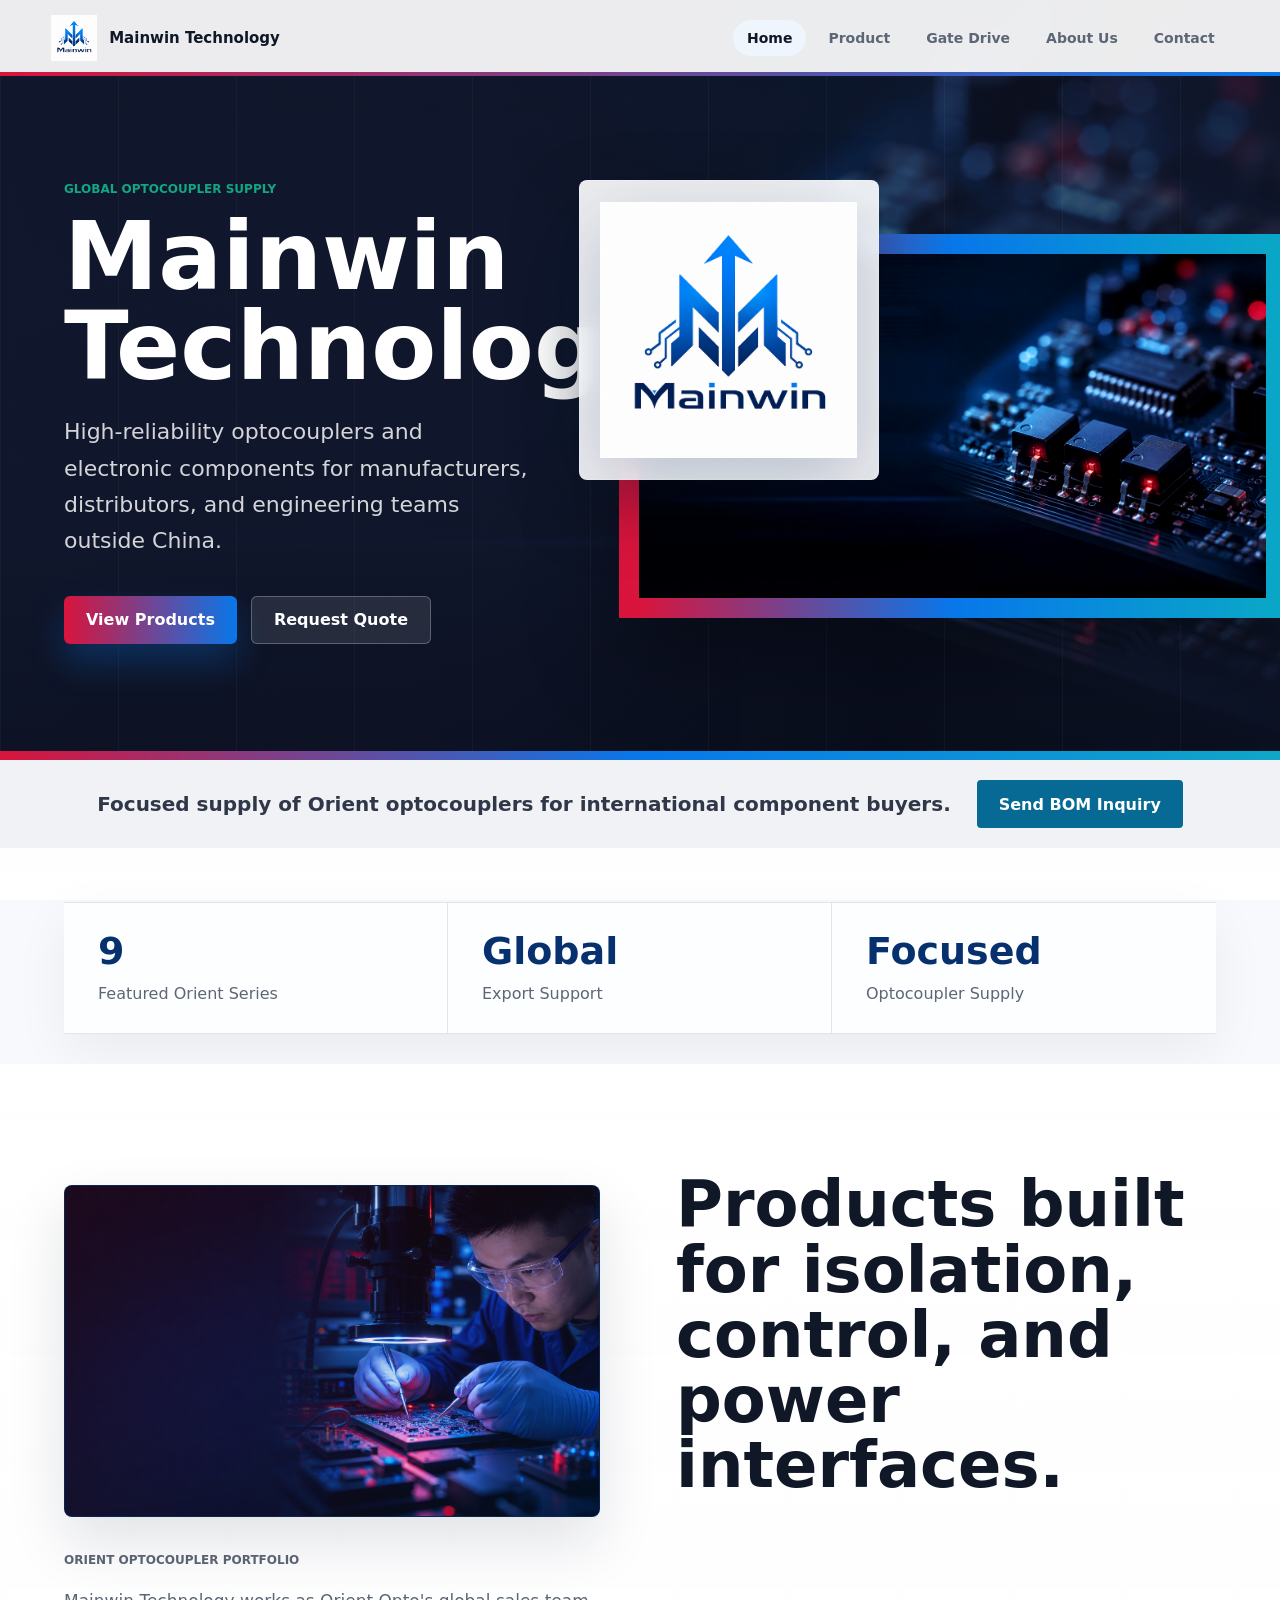
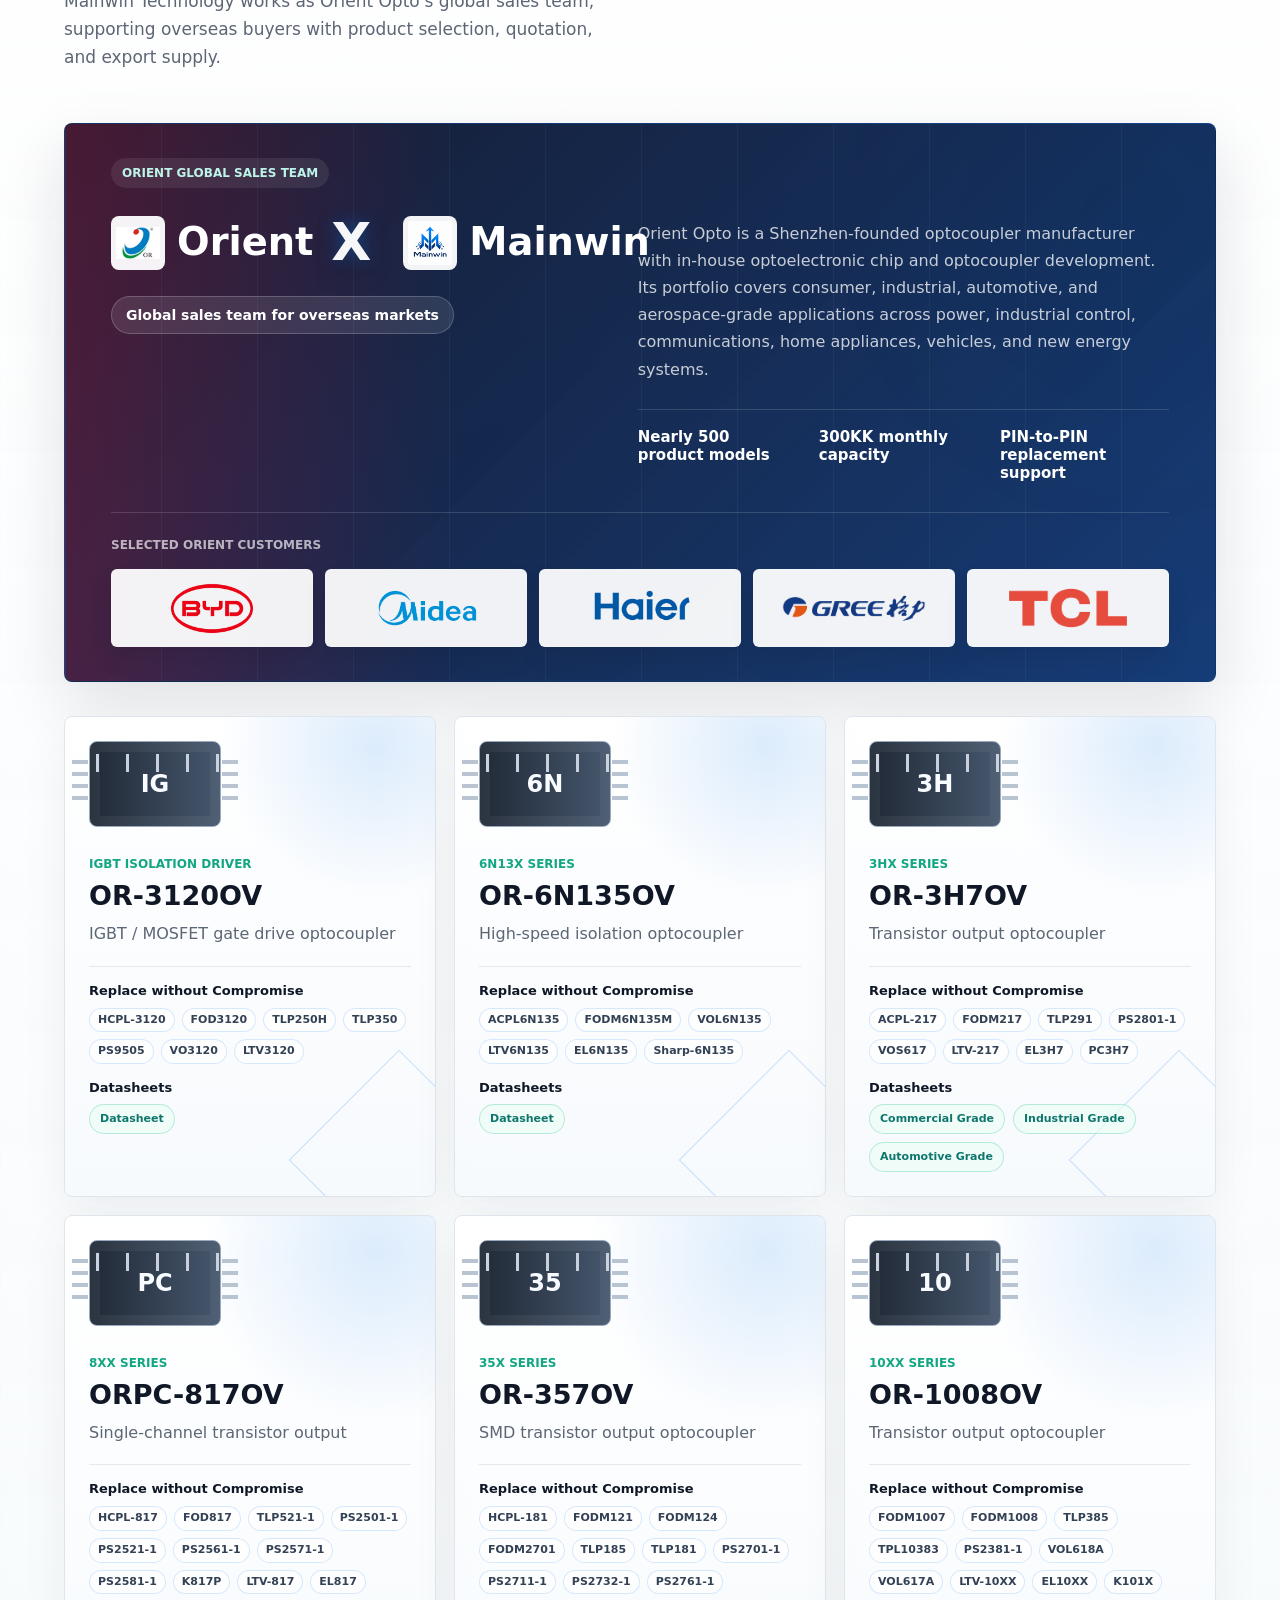
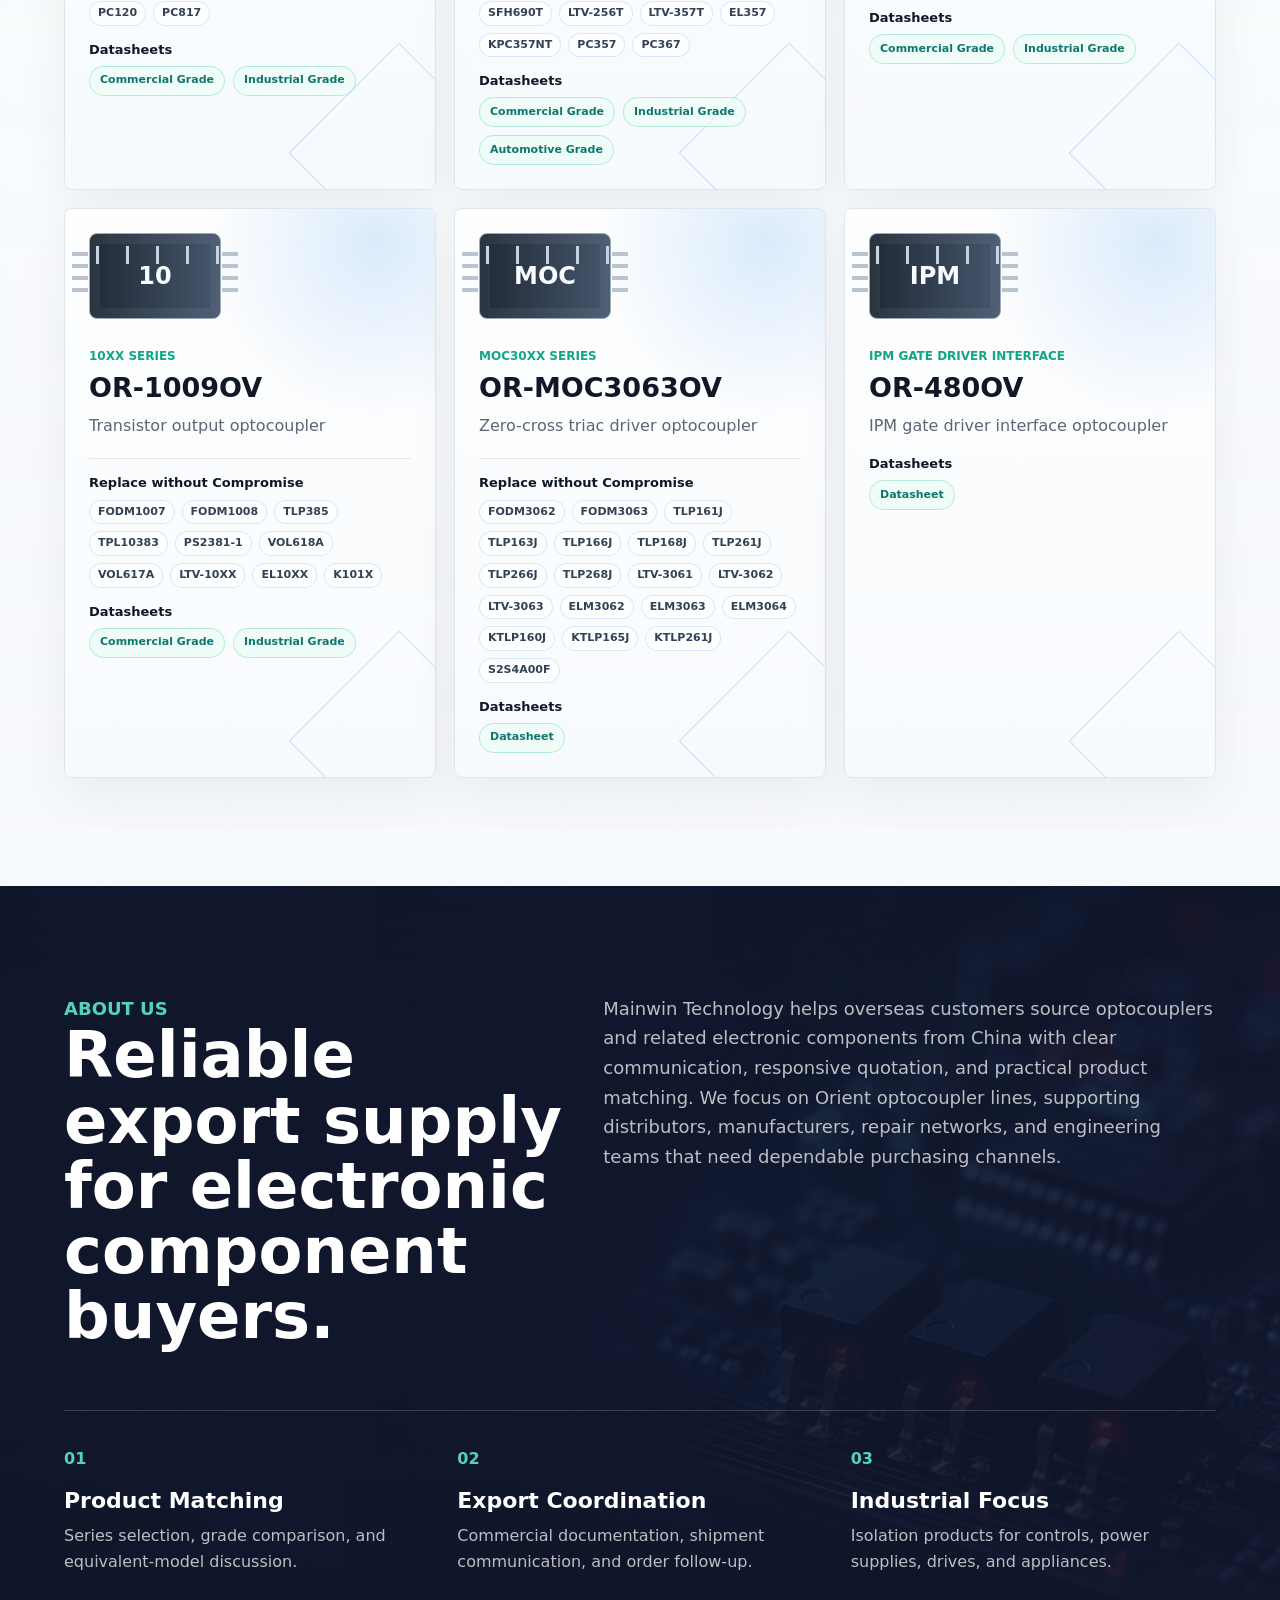
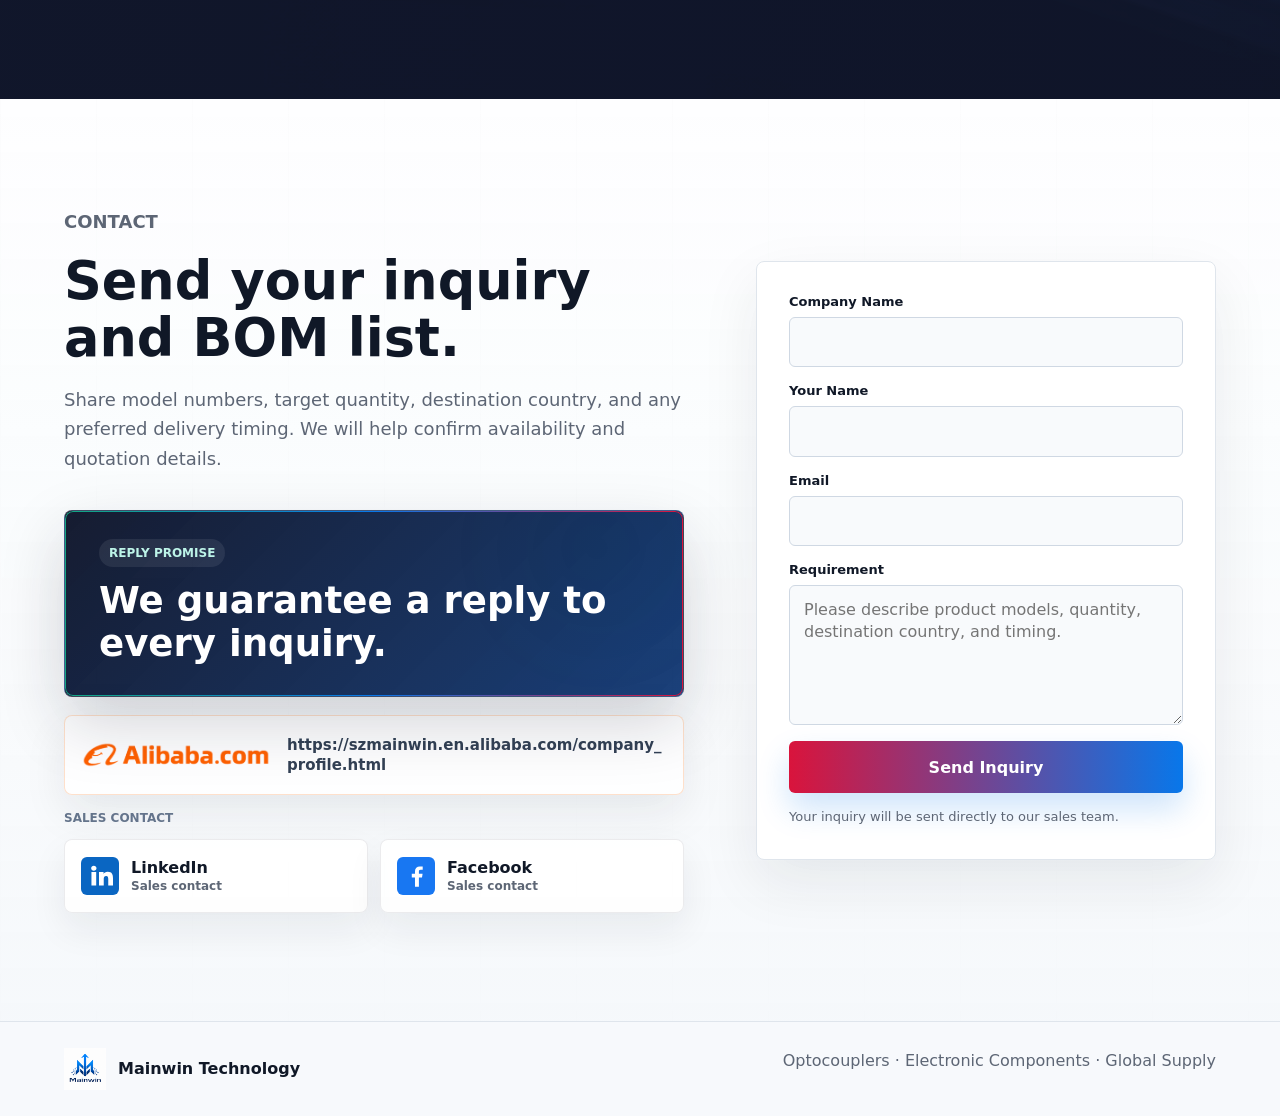
==== commit 4c9ea06c: "Update homepage product model suffixes" ====
--- a/index.html
+++ b/index.html
@@ -163,7 +163,7 @@
           <article class="product-card">
             <div class="chip"><span>IG</span></div>
             <p>IGBT Isolation Driver</p>
-            <h3>OR-3120</h3>
+            <h3>OR-3120OV</h3>
             <span>IGBT / MOSFET gate drive optocoupler</span>
             <div class="replacement-list" aria-label="OR-3120 replacement models">
               <strong>Replace without Compromise</strong>
@@ -187,7 +187,7 @@
           <article class="product-card">
             <div class="chip"><span>6N</span></div>
             <p>6N13X Series</p>
-            <h3>OR-6N135</h3>
+            <h3>OR-6N135OV</h3>
             <span>High-speed isolation optocoupler</span>
             <div class="replacement-list" aria-label="OR-6N135 replacement models">
               <strong>Replace without Compromise</strong>
@@ -210,7 +210,7 @@
           <article class="product-card">
             <div class="chip"><span>3H</span></div>
             <p>3HX Series</p>
-            <h3>OR-3H7</h3>
+            <h3>OR-3H7OV</h3>
             <span>Transistor output optocoupler</span>
             <div class="replacement-list" aria-label="OR-3H7 replacement models">
               <strong>Replace without Compromise</strong>
@@ -237,7 +237,7 @@
           <article class="product-card">
             <div class="chip"><span>PC</span></div>
             <p>8XX Series</p>
-            <h3>ORPC-817</h3>
+            <h3>ORPC-817OV</h3>
             <span>Single-channel transistor output</span>
             <div class="replacement-list" aria-label="ORPC-817 replacement models">
               <strong>Replace without Compromise</strong>
@@ -268,7 +268,7 @@
           <article class="product-card">
             <div class="chip"><span>35</span></div>
             <p>35X Series</p>
-            <h3>OR-357</h3>
+            <h3>OR-357OV</h3>
             <span>SMD transistor output optocoupler</span>
             <div class="replacement-list" aria-label="OR-357 replacement models">
               <strong>Replace without Compromise</strong>
@@ -304,7 +304,7 @@
           <article class="product-card">
             <div class="chip"><span>10</span></div>
             <p>10XX Series</p>
-            <h3>OR-1008</h3>
+            <h3>OR-1008OV</h3>
             <span>Transistor output optocoupler</span>
             <div class="replacement-list" aria-label="OR-1008 replacement models">
               <strong>Replace without Compromise</strong>
@@ -332,7 +332,7 @@
           <article class="product-card">
             <div class="chip"><span>10</span></div>
             <p>10XX Series</p>
-            <h3>OR-1009</h3>
+            <h3>OR-1009OV</h3>
             <span>Transistor output optocoupler</span>
             <div class="replacement-list" aria-label="OR-1009 replacement models">
               <strong>Replace without Compromise</strong>
@@ -360,7 +360,7 @@
           <article class="product-card">
             <div class="chip"><span>MOC</span></div>
             <p>MOC30XX Series</p>
-            <h3>OR-MOC3063</h3>
+            <h3>OR-MOC3063OV</h3>
             <span>Zero-cross triac driver optocoupler</span>
             <div class="replacement-list" aria-label="OR-MOC3063 replacement models">
               <strong>Replace without Compromise</strong>
@@ -396,7 +396,7 @@
           <article class="product-card">
             <div class="chip"><span>IPM</span></div>
             <p>IPM Gate Driver Interface</p>
-            <h3>OR-480</h3>
+            <h3>OR-480OV</h3>
             <span>IPM gate driver interface optocoupler</span>
             <div class="datasheet-list" aria-label="OR-480 datasheet download">
               <strong>Datasheets</strong>
